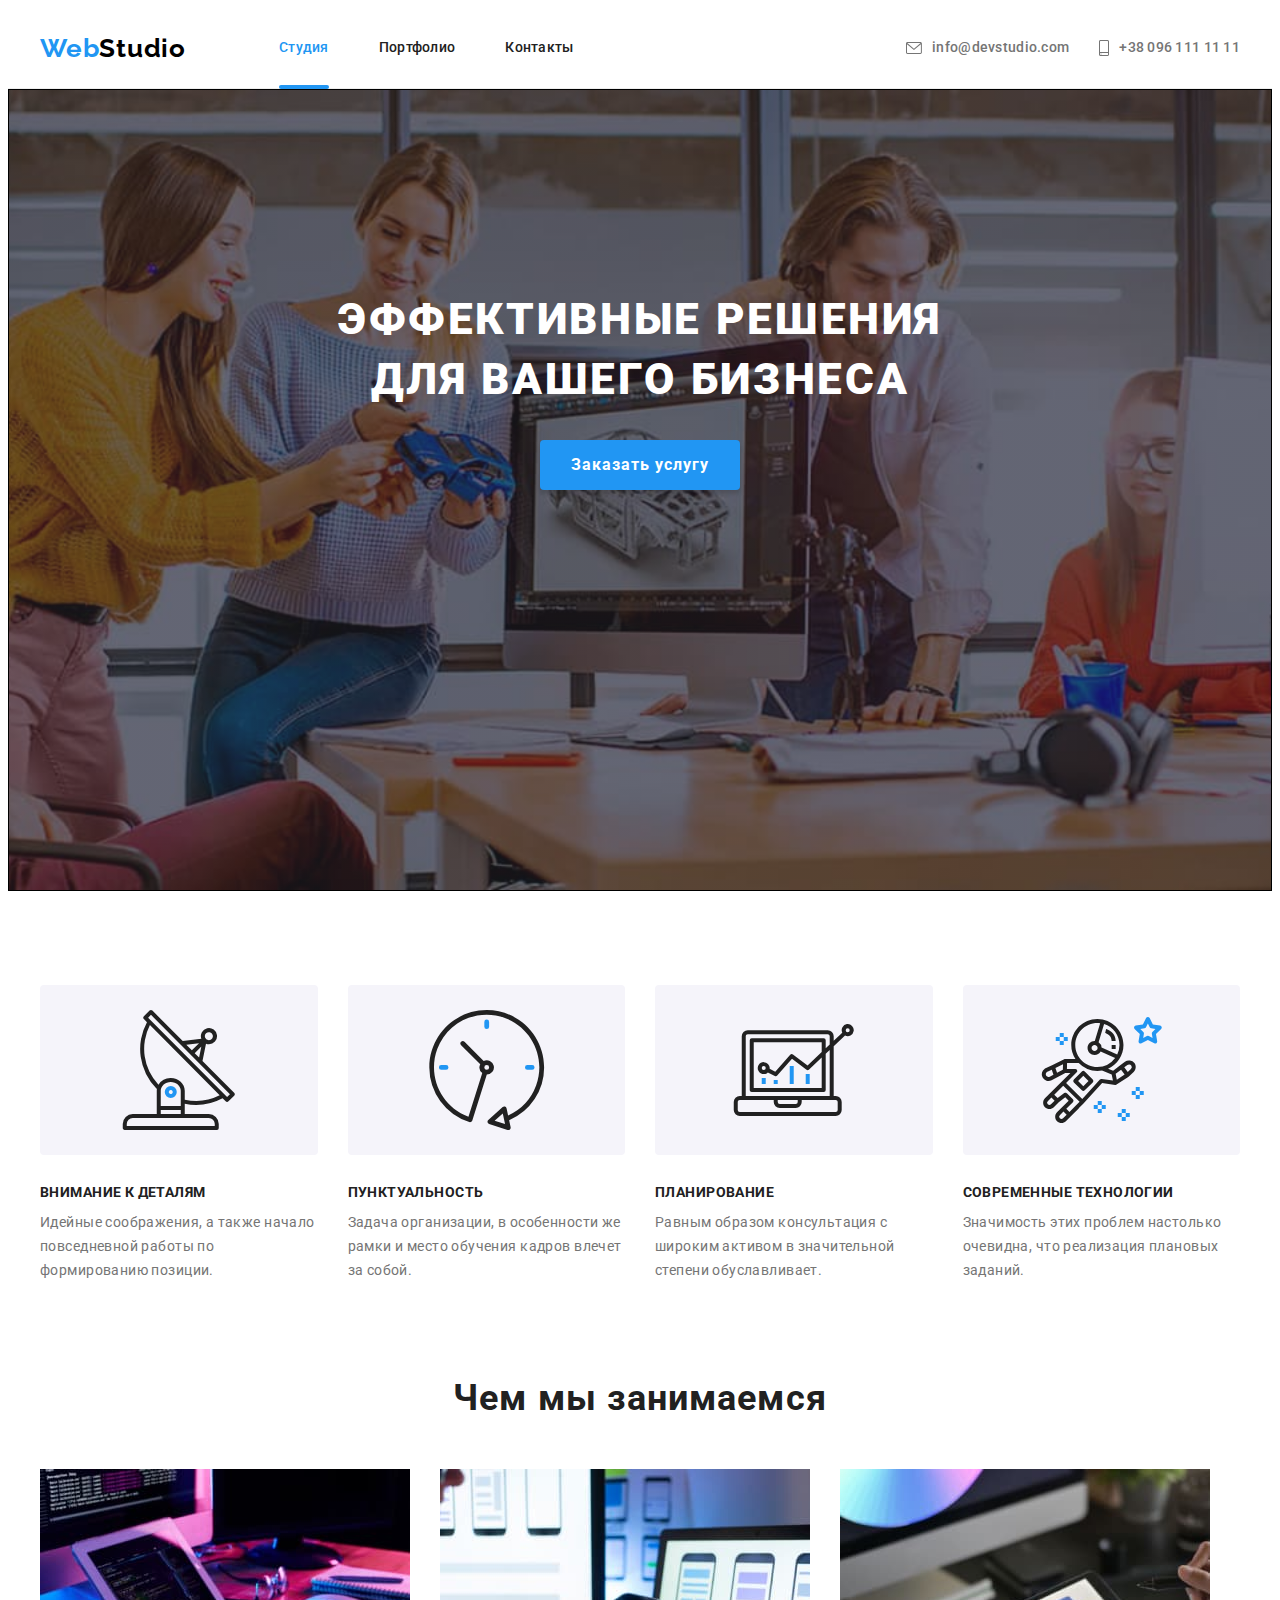
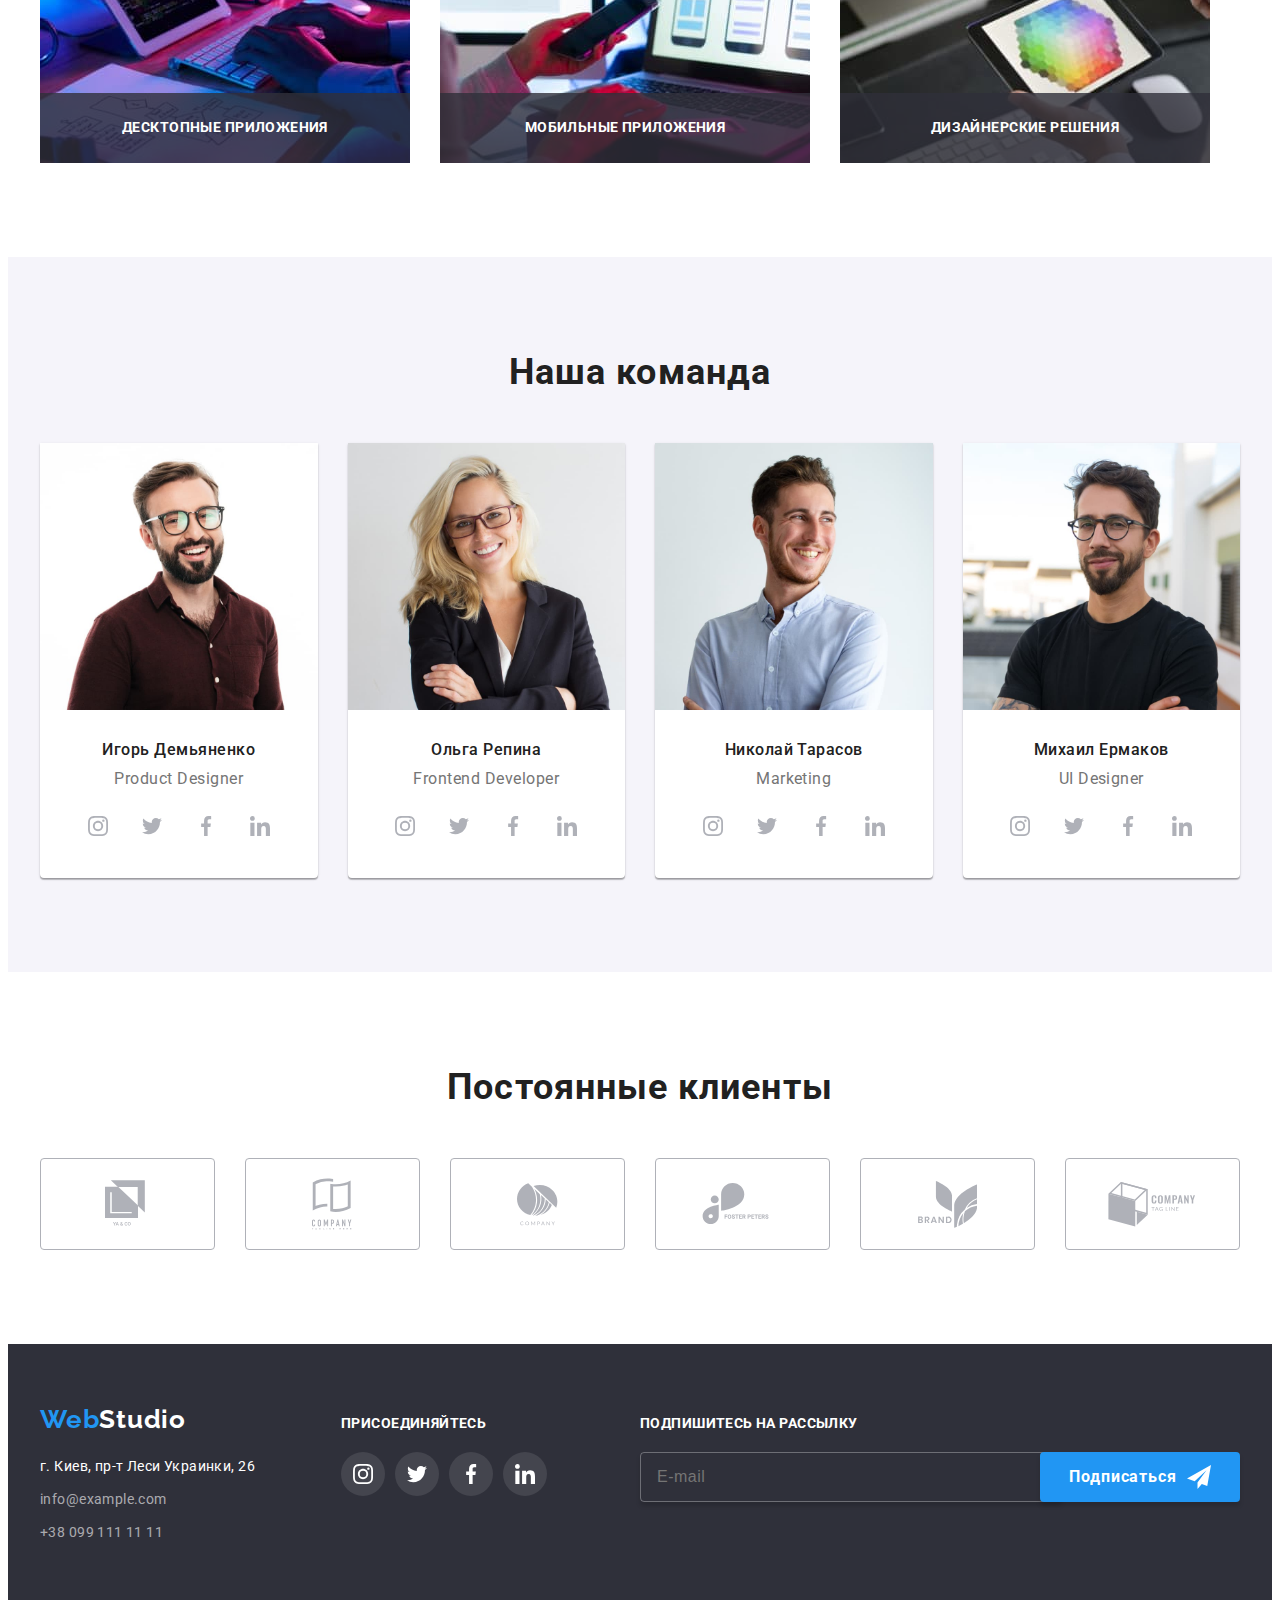
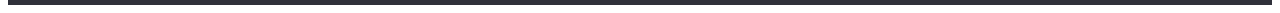
==== index.html @ 13fcae93 "Homework No.7" ====
<!DOCTYPE html>
<html lang="ru">
  <head>
    <meta charset="UTF-8" />
    <meta name="viewport" content="width=device-width, initial-scale=1.0" />
    <title>Студия</title>
    <link
      rel="stylesheet"
      href="https://cdnjs.cloudflare.com/ajax/libs/modern-normalize/1.0.0/modern-normalize.min.css"
      integrity="sha512-ISS7cAi1PEhQ8jnbJpJZMd29NlhNj4AWYyLOSp2CE/CsHxTCu+r+t0D2yoJudVrd0/8fTVPUVDzY5Tvli75u/g=="
      crossorigin="anonymous"
    />
    <link rel="preconnect" href="https://fonts.gstatic.com" />
    <link
      href="https://fonts.googleapis.com/css2?family=Raleway:wght@700&family=Roboto:wght@400;500;700;900&display=swap"
      rel="stylesheet"
    />
    <link rel="stylesheet" href="./css/styles.css" />
  </head>

  <body>
    <!-- Шапка -->
    <header class="site-header">
      <div class="container">
        <nav class="site-nav">
          <a href="./index.html" class="logo"
            ><span class="logo-start">Web</span>Studio</a
          >
          <ul class="nav-list list">
            <li class="item">
              <a href="./index.html" class="nav-link current">Студия</a>
            </li>
            <li class="item">
              <a href="./portfolio.html" class="nav-link">Портфолио</a>
            </li>
            <li class="item"><a href="#" class="nav-link">Контакты</a></li>
          </ul>
        </nav>
        <ul class="header-contact list">
          <li class="item">
            <a href="mailto:info@devstudio.com" class="contact-link email">
              <svg class="link-icon" width="16" height="12">
                <use href="./images/sprite.svg#icon-envelope"></use>
              </svg>
              <span>info@devstudio.com</span>
            </a>
          </li>
          <li class="item">
            <a href="tel:+380961111111" class="contact-link phone">
              <svg class="link-icon" width="10" height="16">
                <use href="./images/sprite.svg#icon-smartphone"></use>
              </svg>
              <span>+38 096 111 11 11</span>
            </a>
          </li>
        </ul>
      </div>
    </header>

    <main>
      <!-- Герой -->
      <section class="section hero">
        <div class="overlay">
          <div class="title-container">
            <h1 class="hero-title">Эффективные решения для вашего бизнеса</h1>
          </div>
          <button class="main-button hero-button" type="button" data-modal-open>
            Заказать услугу
          </button>
        </div>
      </section>

      <!-- Секция преимуществ -->
      <section class="section features">
        <div class="container">
          <h2 class="section-title visually-hidden">Наши преимущества</h2>
          <ul class="feature-items list">
            <li class="item">
              <svg class="feature-icon" width="70" height="70">
                <use href="./images/sprite.svg#icon-antenna"></use>
              </svg>
              <h3 class="feature-heading">Внимание к деталям</h3>
              <p class="feature-details">
                Идейные соображения, а также начало повседневной работы по
                формированию позиции.
              </p>
            </li>
            <li class="item">
              <svg class="feature-icon" width="70" height="70">
                <use href="./images/sprite.svg#icon-clock"></use>
              </svg>
              <h3 class="feature-heading">Пунктуальность</h3>
              <p class="feature-details">
                Задача организации, в особенности же рамки и место обучения
                кадров влечет за собой.
              </p>
            </li>
            <li class="item">
              <svg class="feature-icon" width="70" height="70">
                <use href="./images/sprite.svg#icon-diagram"></use>
              </svg>
              <h3 class="feature-heading">Планирование</h3>
              <p class="feature-details">
                Равным образом консультация с широким активом в значительной
                степени обуславливает.
              </p>
            </li>
            <li class="item">
              <svg class="feature-icon" width="70" height="70">
                <use href="./images/sprite.svg#icon-astronaut"></use>
              </svg>
              <h3 class="feature-heading">Современные технологии</h3>
              <p class="feature-details">
                Значимость этих проблем настолько очевидна, что реализация
                плановых заданий.
              </p>
            </li>
          </ul>
        </div>
      </section>

      <!-- Секция Чем мы занимаемся -->
      <section class="section business">
        <div class="container">
          <h2 class="section-title">Чем мы занимаемся</h2>
          <ul class="business-items list">
            <li class="item">
              <div class="business-thumb">
                <img
                  class="photo"
                  src="./images/img-our-business1.jpg"
                  alt="Разработчик десктопных приложений за работой"
                  width="370"
                />
                <div class="title-overlay">
                  <p class="business-title">Десктопные приложения</p>
                </div>
              </div>
            </li>
            <li class="item">
              <div class="business-thumb">
                <img
                  class="photo"
                  src="./images/img-our-business2.jpg"
                  alt="Разработчик мобильных приложений за работой"
                  width="370"
                />
                <div class="title-overlay">
                  <p class="business-title">Мобильные приложения</p>
                </div>
              </div>
            </li>
            <li class="item">
              <div class="business-thumb">
                <img
                  class="photo"
                  src="./images/img-our-business3.jpg"
                  alt="Дизайнер за работой"
                  width="370"
                />
                <div class="title-overlay">
                  <p class="business-title">Дизайнерские решения</p>
                </div>
              </div>
            </li>
          </ul>
        </div>
      </section>

      <!-- Секция Наша команда -->
      <section class="section team">
        <div class="container">
          <h2 class="section-title">Наша команда</h2>
          <ul class="team-members list">
            <li class="item">
              <img
                class="photo"
                src="./images/photo-igor-demyanenko.jpg"
                alt="Фото нашего сотрудника (Игорь)"
                width="270"
              />
              <h3 class="team-member">Игорь Демьяненко</h3>
              <p class="team-position">Product Designer</p>
              <ul class="social-links list">
                <li class="item">
                  <a href="" class="social-link">
                    <svg class="social-icon" width="20" height="20">
                      <use href="./images/sprite.svg#icon-instagram"></use>
                    </svg>
                  </a>
                </li>
                <li class="item">
                  <a href="" class="social-link">
                    <svg class="social-icon" width="20" height="20">
                      <use href="./images/sprite.svg#icon-twitter"></use>
                    </svg>
                  </a>
                </li>
                <li class="item">
                  <a href="" class="social-link">
                    <svg class="social-icon" width="20" height="20">
                      <use href="./images/sprite.svg#icon-facebook"></use>
                    </svg>
                  </a>
                </li>
                <li class="item">
                  <a href="" class="social-link">
                    <svg class="social-icon" width="20" height="20">
                      <use href="./images/sprite.svg#icon-linkedin"></use>
                    </svg>
                  </a>
                </li>
              </ul>
            </li>
            <li class="item">
              <img
                class="photo"
                src="./images/photo-olga-repina.jpg"
                alt="Фото нашего сотрудника (Ольга)"
                width="270"
              />
              <h3 class="team-member">Ольга Репина</h3>
              <p class="team-position">Frontend Developer</p>
              <ul class="social-links list">
                <li class="item">
                  <a href="" class="social-link">
                    <svg class="social-icon" width="20" height="20">
                      <use href="./images/sprite.svg#icon-instagram"></use>
                    </svg>
                  </a>
                </li>
                <li class="item">
                  <a href="" class="social-link">
                    <svg class="social-icon" width="20" height="20">
                      <use href="./images/sprite.svg#icon-twitter"></use>
                    </svg>
                  </a>
                </li>
                <li class="item">
                  <a href="" class="social-link">
                    <svg class="social-icon" width="20" height="20">
                      <use href="./images/sprite.svg#icon-facebook"></use>
                    </svg>
                  </a>
                </li>
                <li class="item">
                  <a href="" class="social-link">
                    <svg class="social-icon" width="20" height="20">
                      <use href="./images/sprite.svg#icon-linkedin"></use>
                    </svg>
                  </a>
                </li>
              </ul>
            </li>
            <li class="item">
              <img
                class="photo"
                src="./images/photo-nikolay-tarasov.jpg"
                alt="Фото нашего сотрудника (Николай)"
                width="270"
              />
              <h3 class="team-member">Николай Тарасов</h3>
              <p class="team-position">Marketing</p>
              <ul class="social-links list">
                <li class="item">
                  <a href="" class="social-link">
                    <svg class="social-icon" width="20" height="20">
                      <use href="./images/sprite.svg#icon-instagram"></use>
                    </svg>
                  </a>
                </li>
                <li class="item">
                  <a href="" class="social-link">
                    <svg class="social-icon" width="20" height="20">
                      <use href="./images/sprite.svg#icon-twitter"></use>
                    </svg>
                  </a>
                </li>
                <li class="item">
                  <a href="" class="social-link">
                    <svg class="social-icon" width="20" height="20">
                      <use href="./images/sprite.svg#icon-facebook"></use>
                    </svg>
                  </a>
                </li>
                <li class="item">
                  <a href="" class="social-link">
                    <svg class="social-icon" width="20" height="20">
                      <use href="./images/sprite.svg#icon-linkedin"></use>
                    </svg>
                  </a>
                </li>
              </ul>
            </li>
            <li class="item">
              <img
                class="photo"
                src="./images/photo-mikhail-yermakov.jpg"
                alt="Фото нашего сотрудника (Михаил)"
                width="270"
              />
              <h3 class="team-member">Михаил Ермаков</h3>
              <p class="team-position">UI Designer</p>
              <ul class="social-links list">
                <li class="item">
                  <a href="" class="social-link">
                    <svg class="social-icon" width="20" height="20">
                      <use href="./images/sprite.svg#icon-instagram"></use>
                    </svg>
                  </a>
                </li>
                <li class="item">
                  <a href="" class="social-link">
                    <svg class="social-icon" width="20" height="20">
                      <use href="./images/sprite.svg#icon-twitter"></use>
                    </svg>
                  </a>
                </li>
                <li class="item">
                  <a href="" class="social-link">
                    <svg class="social-icon" width="20" height="20">
                      <use href="./images/sprite.svg#icon-facebook"></use>
                    </svg>
                  </a>
                </li>
                <li class="item">
                  <a href="" class="social-link">
                    <svg class="social-icon" width="20" height="20">
                      <use href="./images/sprite.svg#icon-linkedin"></use>
                    </svg>
                  </a>
                </li>
              </ul>
            </li>
          </ul>
        </div>
      </section>
    </main>

    <!-- Секция Постоянные клиенты -->
    <section class="section clients">
      <div class="container">
        <h2 class="section-title">Постоянные клиенты</h2>
        <ul class="client-list list">
          <li class="item">
            <a href="#" class="client-link">
              <svg class="link-icon" width="44" height="49">
                <use href="./images/sprite.svg#icon-logo-1"></use>
              </svg>
            </a>
          </li>
          <li class="item">
            <a href="#" class="client-link">
              <svg class="link-icon" width="40" height="52">
                <use href="./images/sprite.svg#icon-logo-2"></use>
              </svg>
            </a>
          </li>
          <li class="item">
            <a href="#" class="client-link">
              <svg class="link-icon" width="41" height="43">
                <use href="./images/sprite.svg#icon-logo-3"></use>
              </svg>
            </a>
          </li>
          <li class="item">
            <a href="#" class="client-link">
              <svg class="link-icon" width="80" height="42">
                <use href="./images/sprite.svg#icon-logo-4"></use>
              </svg>
            </a>
          </li>
          <li class="item">
            <a href="#" class="client-link">
              <svg class="link-icon" width="59" height="47">
                <use href="./images/sprite.svg#icon-logo-5"></use>
              </svg>
            </a>
          </li>
          <li class="item">
            <a href="#" class="client-link">
              <svg class="link-icon" width="88" height="45">
                <use href="./images/sprite.svg#icon-logo-6"></use>
              </svg>
            </a>
          </li>
        </ul>
      </div>
    </section>

    <!-- Подвал -->
    <footer class="site-footer">
      <div class="container">
        <div class="address-container">
          <a href="./index.html" class="logo"
            ><span class="logo-start">Web</span>Studio</a
          >
          <address class="address">
            <ul class="footer-contact list">
              <li class="item">г. Киев, пр-т Леси Украинки, 26</li>
              <li class="item">
                <a href="mailto:info@example.com" class="link">
                  info@example.com
                </a>
              </li>
              <li class="item">
                <a href="tel:+380991111111" class="link"> +38 099 111 11 11 </a>
              </li>
            </ul>
          </address>
        </div>
        <div class="social-container">
          <p class="join-text">присоединяйтесь</p>
          <ul class="social-links list">
            <li class="item">
              <a href="" class="social-link">
                <svg class="social-icon" width="20" height="20">
                  <use href="./images/sprite.svg#icon-instagram"></use>
                </svg>
              </a>
            </li>
            <li class="item">
              <a href="" class="social-link">
                <svg class="social-icon" width="20" height="20">
                  <use href="./images/sprite.svg#icon-twitter"></use>
                </svg>
              </a>
            </li>
            <li class="item">
              <a href="" class="social-link">
                <svg class="social-icon" width="20" height="20">
                  <use href="./images/sprite.svg#icon-facebook"></use>
                </svg>
              </a>
            </li>
            <li class="item">
              <a href="" class="social-link">
                <svg class="social-icon" width="20" height="20">
                  <use href="./images/sprite.svg#icon-linkedin"></use>
                </svg>
              </a>
            </li>
          </ul>
        </div>
        <div class="subscribe-container">
          <p class="join-text">Подпишитесь на рассылку</p>
          <form class="subscribe-form">
            <label class="subscribe-field">
              <input
                name="email"
                type="email"
                class="subscribe-email"
                placeholder="E-mail"
              />
            </label>
            <button class="main-button subscribe-submit" type="submit">
              <span>Подписаться</span>
              <svg class="subscribe-icon" width="24" height="24">
                <use href="./images/sprite.svg#icon-subscribe"></use>
              </svg>
            </button>
          </form>
        </div>
      </div>
    </footer>

    <!-- Разметка модального окна -->
    <div class="backdrop is-hidden" data-modal>
      <div class="modal">
        <p class="modal-text">Оставьте свои данные, мы вам перезвоним</p>

        <form class="modal-form">
          <label class="field">
            <span class="field-label">Имя</span>
            <div class="input-container">
              <svg class="field-icon" width="18" height="18">
                <use href="./images/sprite.svg#icon-person-form"></use>
              </svg>
              <input type="text" name="name" class="field-input" />
            </div>
          </label>
          <label class="field">
            <span class="field-label">Телефон</span>
            <div class="input-container">
              <svg class="field-icon" width="18" height="18">
                <use href="./images/sprite.svg#icon-phone-form"></use>
              </svg>
              <input type="tel" name="tel" class="field-input" />
            </div>
          </label>
          <label class="field">
            <span class="field-label">Почта</span>
            <div class="input-container">
              <svg class="field-icon" width="18" height="18">
                <use href="./images/sprite.svg#icon-email-form"></use>
              </svg>
              <input type="email" name="email" class="field-input" />
            </div>
          </label>

          <label class="field comment-field">
            <span class="field-label">Комментарий</span>
            <textarea
              name="comment"
              class="field-input modal-comment"
              rows="6"
              placeholder="Введите текст"
            ></textarea>
          </label>

          <label class="field checkbox-field">
            <input
              type="checkbox"
              name="licence"
              class="field-input checkbox visually-hidden"
            />
            <span class="field-label licence-declaration">
              Соглашаюсь с рассылкой и принимаю&nbsp;
              <a href="#" class="licence-link">Условия договора</a>
            </span>
          </label>

          <button class="main-button modal-submit" type="submit">
            Отправить
          </button>

          <button class="modal-close-btn button" type="button" data-modal-close>
            <svg class="modal-close-icon" width="18" height="18">
              <use href="./images/sprite.svg#icon-modal-close"></use>
            </svg>
          </button>
        </form>
      </div>
    </div>
    <script src="./js/modal.js"></script>
  </body>
</html>
---- css/styles.css ----
/* Палитра цветов макета */
:root {
  --main-bg-color: #ffffff;
  --dark-bg-color: #2f303a;
  --pale-bg-color: #f5f4fa;
  --hero-bg-color: #c4c4c4;
  --overlay-shading-color: rgba(47, 48, 58, 0.4);
  --overlay-text-color: rgba(47, 48, 58, 0.8);
  --overlay-portfolio-color: rgba(33, 150, 243, 0.9);
  --overlay-backdrop-color: rgba(0, 0, 0, 0.2);
  --btn-bg-color: #f5f4fa;
  --primary-text-color: #757575;
  --inverse-text-color: #ffffff;
  --title-text-color: #212121;
  --nav-link-color: #212121;
  --logo-black-color: #000000;
  --footer-address-color: rgba(255, 255, 255, 0.6);
  --footer-social-color: rgba(255, 255, 255, 0.1);
  --accent-color: #2196f3;
  --border-color: #eeeeee;
  --border-black-color: #000000;
  --border-modal-btn: rgba(0, 0, 0, 0.1);
  --border-input-color: rgba(33, 33, 33, 0.2);
  --modal-placeholder-text-color: rgba(117, 117, 117, 0.5);
  --icon-color: #afb1b8;
}

/*-------Общие стили-------*/

/* Общие объявления */

body {
  background-color: var(--main-bg-color);
  color: var(--primary-text-color);

  font-family: Roboto, sans-serif;
  font-style: normal;
}

.container {
  margin-left: auto;
  margin-right: auto;
  width: 1200px;
  padding-left: 15px;
  padding-right: 15px;
}

.section {
  padding-top: 94px;
  padding-bottom: 94px;
}

.list {
  list-style: none;
  padding: 0;
  margin: 0;
}

.social-link {
  display: flex;
  justify-content: center;
  align-items: center;
  height: 44px;
  width: 44px;
  border-radius: 50%;

  transition: background-color 250ms cubic-bezier(0.4, 0, 0.2, 1),
    color 250ms cubic-bezier(0.4, 0, 0.2, 1);
}

.visually-hidden {
  position: absolute;
  clip: rect(0 0 0 0);
  width: 1px;
  height: 1px;
  margin: -1px;
}

/* Логотип */

.logo {
  text-decoration: none;
  font-family: Raleway, sans-serif;
  font-weight: 700;
  font-size: 26px;
  line-height: 1.19;
  letter-spacing: 0.03em;
}

header .logo {
  color: var(--logo-black-color);
}

footer .logo {
  display: inline-block;
  color: var(--inverse-text-color);
  margin-bottom: 20px;
}

.logo-start {
  color: var(--accent-color);
}

/* Шапка */

.site-header .container {
  display: flex;
  align-items: center;
}

.site-nav {
  display: flex;
  align-items: center;
  margin-right: auto;
}

.nav-list {
  display: flex;
}

.nav-list > .item + .item {
  margin-left: 50px;
}

.nav-list > .item:first-child {
  margin-left: 93px;
}

.header-contact {
  display: flex;
}

.header-contact > .item + .item {
  margin-left: 30px;
}

.nav-list .nav-link {
  display: block;
  padding-top: 32px;
  padding-bottom: 32px;

  color: var(--nav-link-color);

  text-decoration: none;
  font-weight: 500;
  font-size: 14px;
  line-height: 1.14;
  letter-spacing: 0.02em;

  transition: color 250ms cubic-bezier(0.4, 0, 0.2, 1);
}

.site-header .contact-link {
  display: flex;
  align-items: center;
  padding-top: 32px;
  padding-bottom: 32px;

  color: var(--primary-text-color);

  text-decoration: none;
  font-weight: 500;
  font-size: 14px;
  line-height: 1.14;
  letter-spacing: 0.02em;

  transition: color 250ms cubic-bezier(0.4, 0, 0.2, 1);
}

.site-header .link-icon {
  margin-right: 10px;
}

/* Реализация иконок с помощью псевдоэлемента ::before */
/*.site-header .contact-link::before {
  display: inline-flex;
  height: 16px;
  margin-right: 10px;
  content: '';
  background-repeat: no-repeat;
  background-position: bottom right;
}

.contact-link.phone::before {
  width: 12px;
  background-image: url(../images/svg/smartphone.svg);
}

.contact-link.email::before {
  width: 16px;
  background-image: url(../images/svg/envelope.svg); 
} */

.nav-link.current {
  position: relative;
  color: var(--accent-color);
}

.nav-link.current::after {
  content: '';
  position: absolute;
  width: 100%;
  height: 4px;
  left: 0;
  bottom: -1px;

  background-color: var(--accent-color);
  border-radius: 2px;
}

.nav-link:hover,
.nav-link:focus,
.contact-link:hover,
.contact-link:focus {
  color: var(--accent-color);
  cursor: pointer;
}

.link-icon {
  fill: currentColor;
}

.site-header {
  border-bottom: 1px solid var(--border-color);
}

/* Подвал */

.site-footer {
  padding-top: 60px;
  padding-bottom: 60px;
  background-color: var(--dark-bg-color);
}

.site-footer .container {
  display: flex;
  align-items: baseline;
}

.site-footer .social-links {
  display: flex;
}

.social-container {
  margin-left: 70px;
}

.social-container .item.item:not(:last-child) {
  margin-right: 10px;
}

.social-container .social-link {
  background-color: var(--footer-social-color);
  color: var(--inverse-text-color);
}

.social-container .social-icon {
  fill: currentColor;
}

.social-container .social-link:hover,
.social-container .social-link:focus {
  background-color: var(--accent-color);
}

.join-text {
  margin-top: 0;
  margin-bottom: 20px;

  color: var(--inverse-text-color);

  font-weight: 700;
  font-size: 14px;
  line-height: 1.14;
  letter-spacing: 0.03em;
  text-transform: uppercase;
}

.address {
  min-width: 231px;

  color: var(--inverse-text-color);

  font-style: inherit;
  font-weight: 400;
  font-size: 14px;
  line-height: 1.71;
  letter-spacing: 0.03em;
}

.footer-contact .link {
  color: var(--footer-address-color);
  text-decoration: none;
}

.footer-contact .item + .item {
  margin-top: 9px;
}

.subscribe-container {
  flex-grow: 1;
  margin-left: 93px;
}

.subscribe-form {
  display: flex;
}

.subscribe-field {
  display: inline-block;
  flex-grow: 1;
  margin-right: 12px;
}

.subscribe-email {
  display: inline-block;
  width: 100%;
  padding: 14px 16px;

  border-radius: 4px;
  border: 1px solid rgba(255, 255, 255, 0.3);
  background-color: transparent;
  box-shadow: 0px 4px 4px rgba(0, 0, 0, 0.15);

  font-weight: 400;
  font-size: 16px;
  line-height: 1.25;
  letter-spacing: 0.03em;

  color: rgba(255, 255, 255, 0.6);
}

.subscribe-icon {
  fill: currentColor;
  margin-left: 10px;
}

/* -------Стили для страницы Студия------- */

/* Герой */

.section.hero {
  padding-top: 0;
  padding-bottom: 0;

  background-color: var(--hero-bg-color);
}

.overlay {
  height: 600px;
  max-width: 1600px;
  margin-left: auto;
  margin-right: auto;
  padding-top: 200px;

  border: 1px solid var(--border-black-color);
  background-image: linear-gradient(
      to right,
      var(--overlay-shading-color),
      var(--overlay-shading-color)
    ),
    url(../images/background.jpg);
  background-size: cover;
  background-position: center;
  background-repeat: no-repeat;

  text-align: center;
}

.hero .title-container {
  max-width: 700px;
  margin-left: auto;
  margin-right: auto;
  margin-bottom: 30px;
}

.hero-title {
  margin: 0;

  color: var(--inverse-text-color);

  font-weight: 900;
  font-size: 44px;
  line-height: 1.36;
  letter-spacing: 0.06em;
  text-transform: uppercase;
}

.main-button {
  display: inline-flex;
  justify-content: center;
  align-items: center;
  min-width: 200px;
  padding: 10px 20px;

  background-color: var(--accent-color);
  color: var(--inverse-text-color);
  border-radius: 4px;
  border: none;

  box-shadow: 0px 4px 4px rgba(0, 0, 0, 0.15);

  font-family: inherit;
  font-weight: 700;
  font-size: 16px;
  line-height: 1.87;
  text-align: center;
  letter-spacing: 0.06em;
}

.main-button:hover {
  cursor: pointer;
}

/* Секция преимуществ */

.feature-items {
  display: flex;
}

.feature-items .item {
  flex-basis: calc((100% - 3 * 30px) / 4);
}

.feature-items .item:not(:last-child) {
  margin-right: 30px;
}

.feature-icon {
  display: block;
  width: 100%;
  height: 120px;
  padding: 25px 0;
  margin-bottom: 30px;

  background-color: var(--pale-bg-color);
  border-radius: 4px;
}

/* Реализация иконок с помощью псевдоэлемента ::before */
/* .feature-items .item::before {
  display: block;
  height: 120px;
  margin-bottom: 30px;
  content: '';
  background-repeat: no-repeat;
  background-position: center;
  background-color: var(--pale-bg-color);
}

.feature-items .item:nth-child(1):before {
  background-image: url(../images/svg/antenna.svg);
}

.feature-items .item:nth-child(2):before {
  background-image: url(../images/svg/clock.svg);
}

.feature-items .item:nth-child(3):before {
  background-image: url(../images/svg/diagram.svg);
}

.feature-items .item:nth-child(4):before {
  background-image: url(../images/svg/astronaut.svg);
} */

.feature-heading {
  margin-top: 0;
  margin-bottom: 10px;

  color: var(--title-text-color);

  font-weight: 700;
  font-size: 14px;
  line-height: 1.14;
  text-transform: uppercase;
  letter-spacing: 0.03em;
}

.feature-details {
  margin-top: 0;
  margin-bottom: 0;
  /* max-width: 270px; */

  font-weight: 400;
  font-size: 14px;
  line-height: 1.71;
  letter-spacing: 0.03em;
}

/* Секция Чем мы занимаемся */

.section.business {
  padding-top: 0;
}

.section-title {
  margin-top: 0;
  margin-bottom: 50px;

  color: var(--title-text-color);

  font-weight: 700;
  font-size: 36px;
  line-height: 1.17;
  text-align: center;
  letter-spacing: 0.03em;
}

.business-items {
  display: flex;
}

.business-items .photo {
  display: block;
  width: 100%;
}

.business-items .item:not(:last-child) {
  margin-right: 30px;
}

.business-thumb {
  position: relative;
  width: 100%;
  height: 100%;
}

.title-overlay {
  position: absolute;
  width: 100%;
  padding: 27px 0;
  bottom: 0;

  background-color: var(--overlay-text-color);
}

.business-title {
  margin: 0;

  color: var(--inverse-text-color);

  font-weight: 700;
  font-size: 14px;
  line-height: 1.14;
  text-align: center;
  letter-spacing: 0.03em;
  text-transform: uppercase;
}

/* Секция Наша команда */

.section.team {
  background-color: var(--pale-bg-color);
}

.team-members {
  display: flex;
}

.team-members > .item {
  border-radius: 0px 0px 4px 4px;
  background-color: var(--main-bg-color);
  box-shadow: 0px 1px 3px rgba(0, 0, 0, 0.12), 0px 1px 1px rgba(0, 0, 0, 0.14),
    0px 2px 1px rgba(0, 0, 0, 0.2);
}

.team-members > .item:not(:last-child) {
  margin-right: 30px;
}

.team-members .photo {
  display: block;
  width: 100%;
  margin-bottom: 30px;
}

.team-member {
  margin-top: 0;
  margin-bottom: 10px;

  color: var(--title-text-color);
  font-weight: 500;
  font-size: 16px;
  line-height: 1.19;
  text-align: center;
  letter-spacing: 0.03em;
}

.team-position {
  margin-top: 0;
  margin-bottom: 0;

  font-weight: 400;
  font-size: 16px;
  line-height: 1.19;
  text-align: center;
  letter-spacing: 0.03em;
}

.team-members .social-links {
  display: flex;
  justify-content: center;
  align-items: center;
  padding: 16px 0 30px;
}

.team-members .social-link {
  background-color: var(--main-bg-color);
  color: var(--icon-color);
}

.team-members .social-links .item:not(:last-child) {
  margin-right: 10px;
}

.team-members .social-icon {
  fill: currentColor;
}

.team-members .social-link:hover,
.team-members .social-link:focus {
  background-color: var(--accent-color);
  color: var(--inverse-text-color);
}

/* Секция Постоянные клиенты */

.client-list {
  display: flex;
}

.client-list .item {
  flex-basis: calc((100% - 5 * 30px) / 6);
}

.client-list .item:not(:last-child) {
  margin-right: 30px;
}

.client-list .client-link {
  display: flex;
  justify-content: center;
  align-items: center;
  height: 90px;

  border: 1px solid var(--icon-color);
  border-radius: 4px;
  color: var(--icon-color);

  outline-color: var(--accent-color);

  transition: border-color 250ms cubic-bezier(0.4, 0, 0.2, 1),
    color 250ms cubic-bezier(0.4, 0, 0.2, 1),
    filter 100ms cubic-bezier(0.4, 0, 0.2, 1);
}

.client-list .link-icon {
  fill: currentColor;
}

.client-list .client-link:hover,
.client-list .client-link:focus {
  border-color: var(--accent-color);
  color: var(--accent-color);
  cursor: pointer;
  filter: drop-shadow(2px 4px 4px rgba(0, 0, 0, 0.25));
}

/* -------Стили для страницы Портфолио------- */

/* Секция Примеры работ*/

.filter-container {
  display: flex;
  justify-content: center;
  margin-bottom: 50px;
}

.filter-button {
  display: inline-block;
  padding: 6px 22px;

  background-color: var(--btn-bg-color);
  color: var(--title-text-color);
  border-radius: 4px;
  border: none;
  outline: none;

  font-family: inherit;
  font-weight: 500;
  font-size: 16px;
  line-height: 1.62;
  text-align: center;
  letter-spacing: 0.03em;

  transition: background-color 250ms cubic-bezier(0.4, 0, 0.2, 1),
    color 250ms cubic-bezier(0.4, 0, 0.2, 1),
    box-shadow 250ms cubic-bezier(0.4, 0, 0.2, 1);
}

.filter-container .item:not(:last-child) {
  margin-right: 8px;
}

.filter-button.btn-active,
.filter-button:hover,
.filter-button:not(.btn-active):focus {
  background-color: var(--accent-color);
  color: var(--inverse-text-color);
  cursor: pointer;
  box-shadow: 0px 3px 1px rgba(0, 0, 0, 0.1), 0px 1px 2px rgba(0, 0, 0, 0.08),
    0px 2px 2px rgba(0, 0, 0, 0.12);
}

.filter-button.btn-active:focus {
  border: 2px solid black;
  margin: -2px -2px;
}

.works-samples {
  display: flex;
  flex-wrap: wrap;
}

.works-samples .item {
  flex-basis: calc((100% - 2 * 30px) / 3);
}

.works-samples .item:not(:nth-child(3n)) {
  margin-right: 30px;
}

.works-samples .item:not(:nth-last-child(-n + 3)) {
  margin-bottom: 30px;
}

.work-link:hover,
.work-link:focus {
  box-shadow: 0px 1px 1px rgba(0, 0, 0, 0.12), 0px 4px 4px rgba(0, 0, 0, 0.06),
    1px 4px 6px rgba(0, 0, 0, 0.16);
}

.work-link:hover .works-overlay,
.work-link:focus .works-overlay {
  transform: translateY(-100%);
}

.work-link {
  display: block;
  text-decoration: none;
  outline: none;
  cursor: pointer;

  transition: box-shadow 250ms cubic-bezier(0.4, 0, 0.2, 1);
}

.works-samples .photo {
  display: block;
  width: 100%;
}

.work-meta {
  padding: 20px 24px;
  border-right: 1px solid var(--border-color);
  border-bottom: 1px solid var(--border-color);
  border-left: 1px solid var(--border-color);
}

.work-name {
  margin-top: 0;
  margin-bottom: 4px;

  color: var(--title-text-color);
  font-weight: 700;
  font-size: 18px;
  line-height: 2;
  letter-spacing: 0.06em;
}

.work-category {
  margin-top: 0;
  margin-bottom: 0;

  color: var(--primary-text-color);
  font-weight: 400;
  font-size: 16px;
  line-height: 1.87;
  letter-spacing: 0.03em;
}

.works-thumb {
  position: relative;
  width: 100%;
  height: 100%;
  overflow: hidden;
}

.works-overlay {
  position: absolute;
  display: flex;
  align-items: center;
  width: 100%;
  height: 100%;
  top: 100%;

  padding: 0 24px;

  background-color: var(--overlay-portfolio-color);

  transition: transform 250ms cubic-bezier(0.4, 0, 0.2, 1);
}

.work-details {
  padding: 0;

  color: var(--inverse-text-color);

  font-weight: 400;
  font-size: 18px;
  line-height: 1.56;
  letter-spacing: 0.03em;
}

/* Модальное окно */

.backdrop {
  position: fixed;
  left: 0;
  top: 0;
  width: 100%;
  height: 100%;

  opacity: 1;
  background-color: var(--overlay-backdrop-color);

  transition: opacity 250ms cubic-bezier(0.4, 0, 0.2, 1);
}

.backdrop.is-hidden {
  opacity: 0;
  pointer-events: none;
  /* visibility: hidden; */
}

.backdrop.is-hidden .modal {
  /* transform: scale(0.9) translate(-50%, -50%);*/
  transform: translate(-50%, -150%);
}

.modal {
  position: absolute;
  width: 528px;
  left: 50%;
  top: 50%;
  transform: translate(-50%, -50%);
  padding: 40px;

  border-radius: 4px;
  background-color: var(--main-bg-color);

  transition: transform 250ms cubic-bezier(0.4, 0, 0.2, 1);
  /* transform: scale(1) translate(-50%, -50%);
  transition: transform 250ms cubic-bezier(0.4, 0, 0.2, 1); */

  box-shadow: 0px 1px 3px rgba(0, 0, 0, 0.12), 0px 1px 1px rgba(0, 0, 0, 0.14),
    0px 2px 1px rgba(0, 0, 0, 0.2);
}

.modal-close-btn {
  position: absolute;
  display: flex;
  justify-content: center;
  align-items: center;
  padding: 0;
  top: 8px;
  right: 8px;
  height: 30px;
  width: 30px;

  color: var(--logo-black-color);
  border: 1px solid var(--border-modal-btn);
  border-radius: 50%;
  background-color: var(--main-bg-color);

  transition: color 250ms cubic-bezier(0.4, 0, 0.2, 1);
}

.modal-close-icon {
  fill: currentColor;
}

.modal-close-btn:hover,
.modal-close-btn:focus {
  color: var(--accent-color);
  cursor: pointer;
}

.modal-text {
  margin: 0 0 12px;

  font-weight: 700;
  font-size: 20px;
  line-height: 1.15;
  text-align: center;
  letter-spacing: 0.03em;

  color: var(--title-text-color);
}

.modal-form {
  display: flex;
  flex-direction: column;
}

.field {
  display: block;
  margin-bottom: 10px;
}

.comment-field {
  margin-bottom: 20px;
}

.field-label {
  display: inline-block;
  margin-bottom: 4px;
  font-weight: 400;
  font-size: 12px;
  line-height: 1.17;
  letter-spacing: 0.01em;

  color: var(--primary-text-color);
}

.input-container {
  position: relative;
}

.field-icon {
  position: absolute;
  left: 12px;
  top: 50%;
  transform: translateY(-50%);

  transition: fill 250ms cubic-bezier(0.4, 0, 0.2, 1);
}

.field-input {
  display: block;
  width: 100%;
  padding: 12px 24px 12px 42px;

  outline: none;
  border: 1px solid var(--border-input-color);
  border-radius: 4px;
  color: var(--title-text-color);

  font-weight: 400;
  font-size: 14px;
  line-height: 1.14;
  letter-spacing: 0.01em;

  transition: border-color 250ms cubic-bezier(0.4, 0, 0.2, 1);
}

.modal-comment {
  resize: none;
  padding: 12px 16px;
}

.modal-comment::placeholder {
  font-size: 12px;
  line-height: 1.17;

  color: var(--modal-placeholder-text-color);
}

.field:focus-within .field-input {
  border-color: var(--accent-color);
}

.field:focus-within .field-icon {
  fill: var(--accent-color);
}

.licence-declaration,
.licence-link {
  margin-bottom: 0;
  font-weight: 400;
  font-size: 14px;
  line-height: 1.71;
  letter-spacing: 0.03em;

  color: var(--primary-text-color);
}

.licence-declaration {
  display: inline-flex;
  align-items: center;
}

.licence-link {
  display: inline-block;
  color: var(--accent-color);
}

.checkbox-field {
  margin-bottom: 30px;
}

.licence-declaration::before {
  display: inline-block;
  content: '';
  margin-right: 7px;
  width: 16px;
  height: 15px;

  border-radius: 2px;
  border: 2px solid var(--title-text-color);

  transition: border-color 250ms cubic-bezier(0.4, 0, 0.2, 1);
}

.checkbox:checked + .licence-declaration::before {
  border-color: transparent;
  background-color: var(--accent-color);
  background-position: center;
  background-size: contain;
  background-origin: border-box;
  background-image: url(../images/icon-check.svg);
}

.field-input.checkbox:focus + .licence-declaration::before,
.field-input.checkbox:hover + .licence-declaration::before {
  border-color: var(--accent-color);
}

.modal-submit {
  align-self: center;

  transition: background-color 250ms cubic-bezier(0.4, 0, 0.2, 1);
}

/* Уточнить по поводу цвета ховера кнопки модального окна */
.modal-submit:hover,
.modal-submit:focus {
  background-color: #188ce8;
}
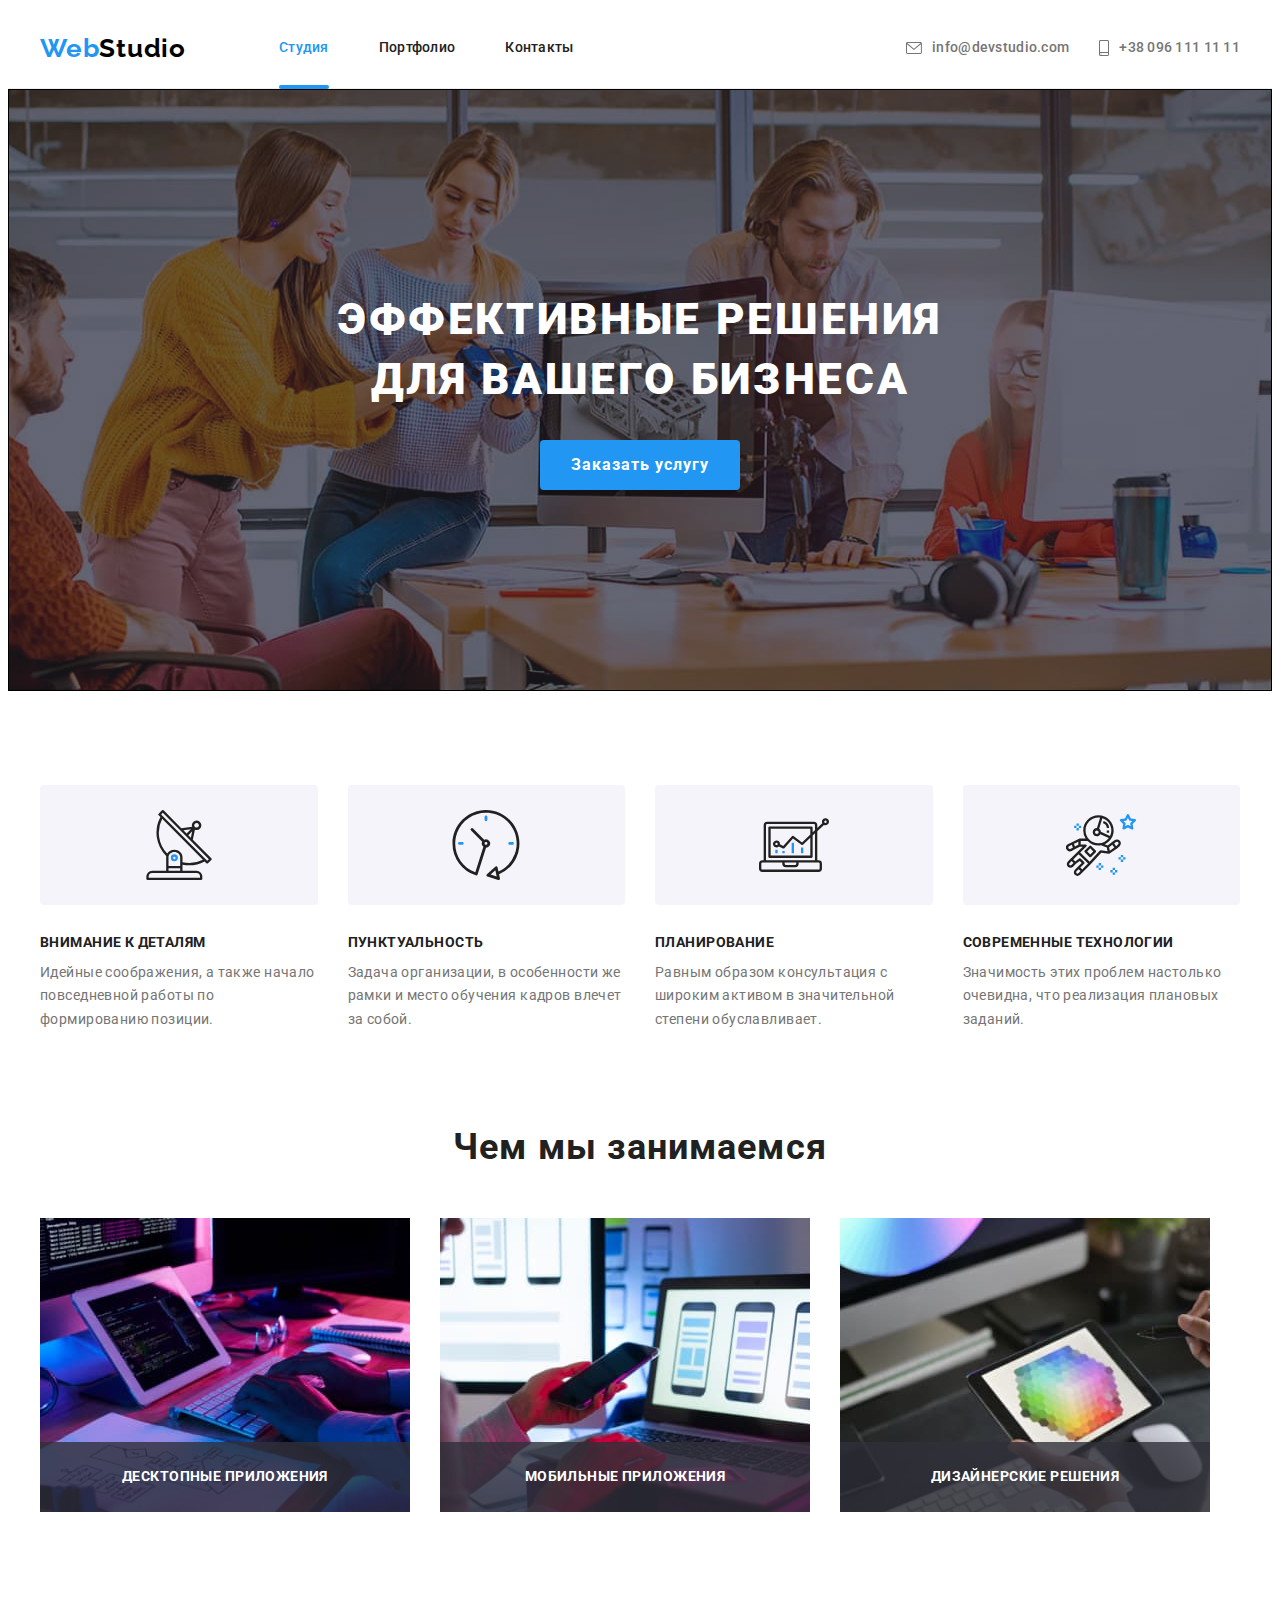
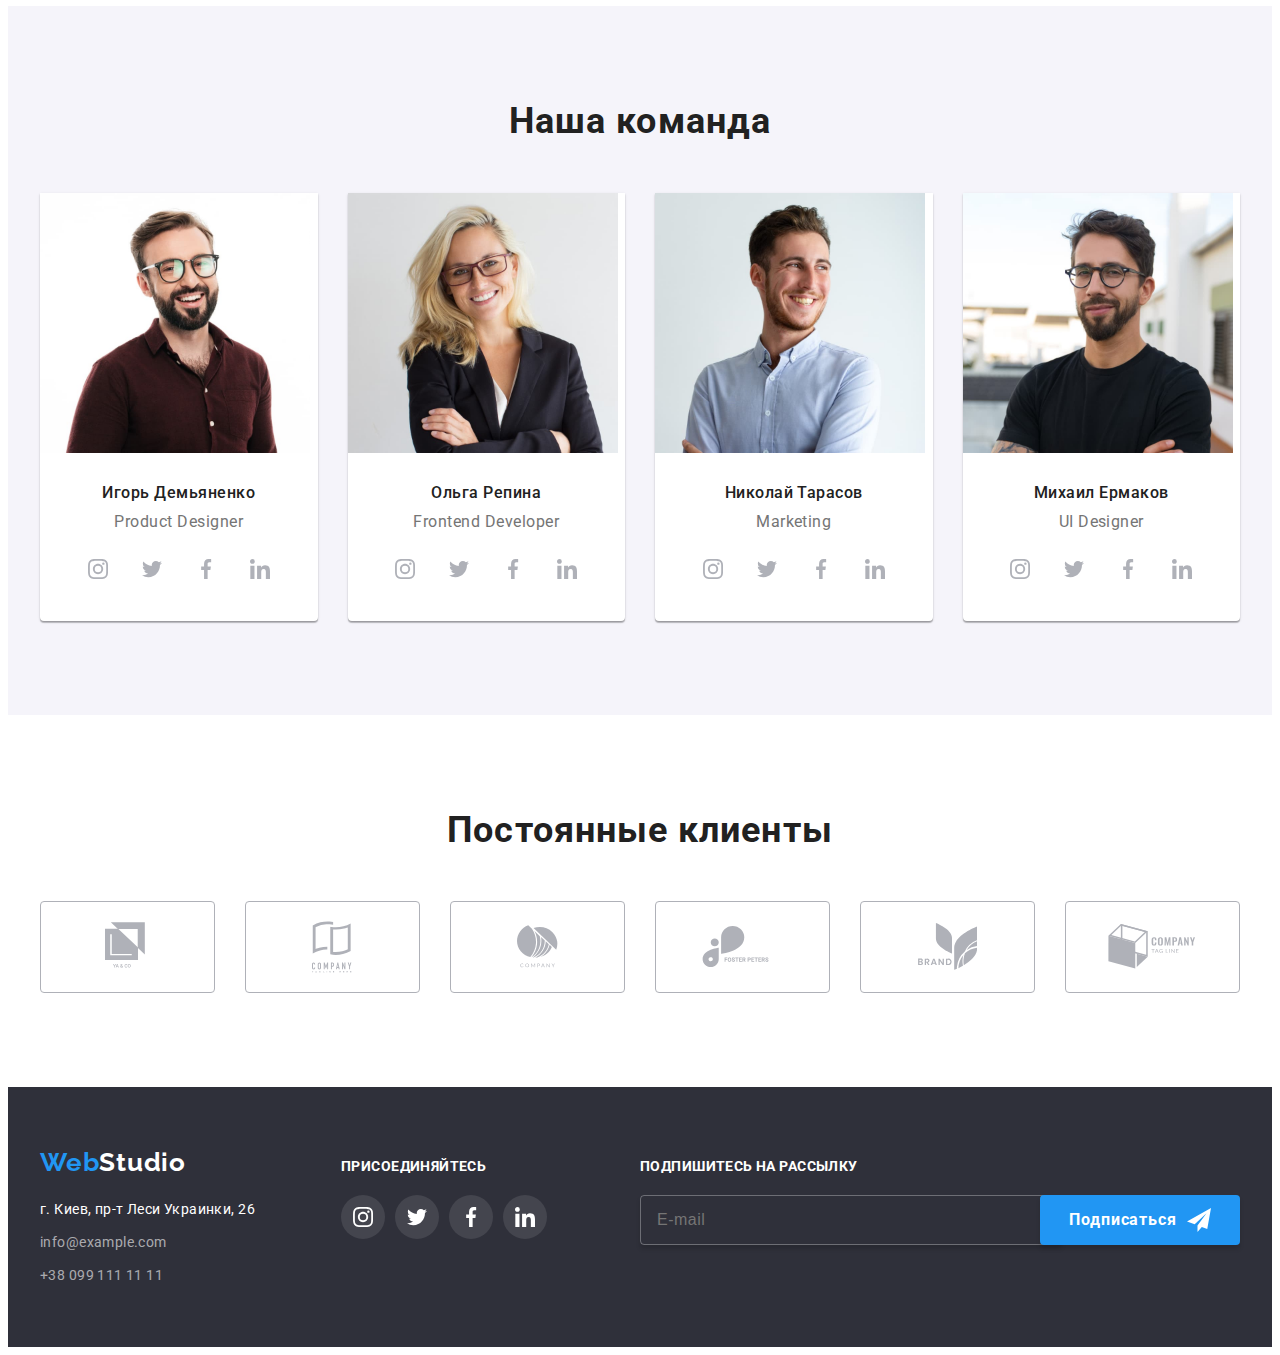
==== commit 3c414b90: "Homework No.7" ====
--- a/index.html
+++ b/index.html
@@ -19,35 +19,44 @@
   </head>
 
   <body>
-    <!-- Шапка -->
+    <!-- Header -->
     <header class="site-header">
-      <div class="container">
+      <div class="site-header__container container">
         <nav class="site-nav">
           <a href="./index.html" class="logo"
-            ><span class="logo-start">Web</span>Studio</a
+            ><span class="logo__start-text">Web</span
+            ><span class="logo__end-text">Studio</span></a
           >
-          <ul class="nav-list list">
-            <li class="item">
-              <a href="./index.html" class="nav-link current">Студия</a>
-            </li>
-            <li class="item">
-              <a href="./portfolio.html" class="nav-link">Портфолио</a>
-            </li>
-            <li class="item"><a href="#" class="nav-link">Контакты</a></li>
+          <ul class="site-nav__list list">
+            <li class="site-nav__item">
+              <a
+                href="./index.html"
+                class="site-nav__link site-nav__link--current link"
+                >Студия</a
+              >
+            </li>
+            <li class="site-nav__item">
+              <a href="./portfolio.html" class="site-nav__link link"
+                >Портфолио</a
+              >
+            </li>
+            <li class="site-nav__item">
+              <a href="#" class="site-nav__link link">Контакты</a>
+            </li>
           </ul>
         </nav>
-        <ul class="header-contact list">
-          <li class="item">
-            <a href="mailto:info@devstudio.com" class="contact-link email">
-              <svg class="link-icon" width="16" height="12">
+        <ul class="contact-list list">
+          <li class="contact-list__item">
+            <a href="mailto:info@devstudio.com" class="contact-list__link link">
+              <svg class="contact-list__icon" width="16" height="12">
                 <use href="./images/sprite.svg#icon-envelope"></use>
               </svg>
               <span>info@devstudio.com</span>
             </a>
           </li>
-          <li class="item">
-            <a href="tel:+380961111111" class="contact-link phone">
-              <svg class="link-icon" width="10" height="16">
+          <li class="contact-list__item">
+            <a href="tel:+380961111111" class="contact-list__link link">
+              <svg class="contact-list__icon" width="10" height="16">
                 <use href="./images/sprite.svg#icon-smartphone"></use>
               </svg>
               <span>+38 096 111 11 11</span>
@@ -58,59 +67,70 @@
     </header>
 
     <main>
-      <!-- Герой -->
+      <!-- Hero -->
       <section class="section hero">
-        <div class="overlay">
-          <div class="title-container">
-            <h1 class="hero-title">Эффективные решения для вашего бизнеса</h1>
+        <div class="hero__overlay">
+          <div class="hero__title-container">
+            <h1 class="hero__title">Эффективные решения для вашего бизнеса</h1>
           </div>
-          <button class="main-button hero-button" type="button" data-modal-open>
+          <button class="hero-button main-button" type="button" data-modal-open>
             Заказать услугу
           </button>
         </div>
       </section>
 
-      <!-- Секция преимуществ -->
+      <!-- Feature section -->
       <section class="section features">
         <div class="container">
-          <h2 class="section-title visually-hidden">Наши преимущества</h2>
-          <ul class="feature-items list">
-            <li class="item">
-              <svg class="feature-icon" width="70" height="70">
-                <use href="./images/sprite.svg#icon-antenna"></use>
-              </svg>
-              <h3 class="feature-heading">Внимание к деталям</h3>
-              <p class="feature-details">
+          <h2 class="features__section-title visually-hidden">
+            Наши преимущества
+          </h2>
+          <ul class="features__list list">
+            <li class="features__item" tabindex="0">
+              <div class="features__thumb">
+                <svg class="features__icon" width="70" height="70">
+                  <use href="./images/sprite.svg#icon-antenna"></use>
+                </svg>
+              </div>
+              <h3 class="features__heading">Внимание к деталям</h3>
+              <p class="features__details">
                 Идейные соображения, а также начало повседневной работы по
                 формированию позиции.
               </p>
             </li>
-            <li class="item">
-              <svg class="feature-icon" width="70" height="70">
-                <use href="./images/sprite.svg#icon-clock"></use>
-              </svg>
-              <h3 class="feature-heading">Пунктуальность</h3>
-              <p class="feature-details">
+            <li class="features__item">
+              <div class="features__thumb">
+                <svg class="features__icon" width="70" height="70">
+                  <use href="./images/sprite.svg#icon-clock"></use>
+                </svg>
+              </div>
+
+              <h3 class="features__heading">Пунктуальность</h3>
+              <p class="features__details">
                 Задача организации, в особенности же рамки и место обучения
                 кадров влечет за собой.
               </p>
             </li>
-            <li class="item">
-              <svg class="feature-icon" width="70" height="70">
-                <use href="./images/sprite.svg#icon-diagram"></use>
-              </svg>
-              <h3 class="feature-heading">Планирование</h3>
-              <p class="feature-details">
+            <li class="features__item">
+              <div class="features__thumb">
+                <svg class="features__icon" width="70" height="70">
+                  <use href="./images/sprite.svg#icon-diagram"></use>
+                </svg>
+              </div>
+              <h3 class="features__heading">Планирование</h3>
+              <p class="features__details">
                 Равным образом консультация с широким активом в значительной
                 степени обуславливает.
               </p>
             </li>
-            <li class="item">
-              <svg class="feature-icon" width="70" height="70">
-                <use href="./images/sprite.svg#icon-astronaut"></use>
-              </svg>
-              <h3 class="feature-heading">Современные технологии</h3>
-              <p class="feature-details">
+            <li class="features__item">
+              <div class="features__thumb">
+                <svg class="features__icon" width="70" height="70">
+                  <use href="./images/sprite.svg#icon-astronaut"></use>
+                </svg>
+              </div>
+              <h3 class="features__heading">Современные технологии</h3>
+              <p class="features__details">
                 Значимость этих проблем настолько очевидна, что реализация
                 плановых заданий.
               </p>
@@ -119,47 +139,49 @@
         </div>
       </section>
 
-      <!-- Секция Чем мы занимаемся -->
+      <!-- Our business section -->
       <section class="section business">
         <div class="container">
-          <h2 class="section-title">Чем мы занимаемся</h2>
-          <ul class="business-items list">
-            <li class="item">
-              <div class="business-thumb">
-                <img
-                  class="photo"
+          <h2 class="business__section-title section-title">
+            Чем мы занимаемся
+          </h2>
+          <ul class="business__list list">
+            <li class="business__item">
+              <div class="business__thumb">
+                <img
+                  class="business__photo photo"
                   src="./images/img-our-business1.jpg"
                   alt="Разработчик десктопных приложений за работой"
                   width="370"
                 />
-                <div class="title-overlay">
-                  <p class="business-title">Десктопные приложения</p>
-                </div>
-              </div>
-            </li>
-            <li class="item">
-              <div class="business-thumb">
-                <img
-                  class="photo"
+                <div class="business__title-overlay">
+                  <p class="business__title">Десктопные приложения</p>
+                </div>
+              </div>
+            </li>
+            <li class="business__item">
+              <div class="business__thumb">
+                <img
+                  class="business__photo photo"
                   src="./images/img-our-business2.jpg"
                   alt="Разработчик мобильных приложений за работой"
                   width="370"
                 />
-                <div class="title-overlay">
-                  <p class="business-title">Мобильные приложения</p>
-                </div>
-              </div>
-            </li>
-            <li class="item">
-              <div class="business-thumb">
-                <img
-                  class="photo"
+                <div class="business__title-overlay">
+                  <p class="business__title">Мобильные приложения</p>
+                </div>
+              </div>
+            </li>
+            <li class="business__item">
+              <div class="business__thumb">
+                <img
+                  class="business__photo photo"
                   src="./images/img-our-business3.jpg"
                   alt="Дизайнер за работой"
                   width="370"
                 />
-                <div class="title-overlay">
-                  <p class="business-title">Дизайнерские решения</p>
+                <div class="business__title-overlay">
+                  <p class="business__title">Дизайнерские решения</p>
                 </div>
               </div>
             </li>
@@ -167,219 +189,236 @@
         </div>
       </section>
 
-      <!-- Секция Наша команда -->
+      <!-- Our team section -->
       <section class="section team">
         <div class="container">
-          <h2 class="section-title">Наша команда</h2>
-          <ul class="team-members list">
-            <li class="item">
-              <img
-                class="photo"
-                src="./images/photo-igor-demyanenko.jpg"
-                alt="Фото нашего сотрудника (Игорь)"
-                width="270"
-              />
-              <h3 class="team-member">Игорь Демьяненко</h3>
-              <p class="team-position">Product Designer</p>
-              <ul class="social-links list">
-                <li class="item">
-                  <a href="" class="social-link">
-                    <svg class="social-icon" width="20" height="20">
-                      <use href="./images/sprite.svg#icon-instagram"></use>
-                    </svg>
-                  </a>
-                </li>
-                <li class="item">
-                  <a href="" class="social-link">
-                    <svg class="social-icon" width="20" height="20">
-                      <use href="./images/sprite.svg#icon-twitter"></use>
-                    </svg>
-                  </a>
-                </li>
-                <li class="item">
-                  <a href="" class="social-link">
-                    <svg class="social-icon" width="20" height="20">
-                      <use href="./images/sprite.svg#icon-facebook"></use>
-                    </svg>
-                  </a>
-                </li>
-                <li class="item">
-                  <a href="" class="social-link">
-                    <svg class="social-icon" width="20" height="20">
-                      <use href="./images/sprite.svg#icon-linkedin"></use>
-                    </svg>
-                  </a>
-                </li>
-              </ul>
-            </li>
-            <li class="item">
-              <img
-                class="photo"
-                src="./images/photo-olga-repina.jpg"
-                alt="Фото нашего сотрудника (Ольга)"
-                width="270"
-              />
-              <h3 class="team-member">Ольга Репина</h3>
-              <p class="team-position">Frontend Developer</p>
-              <ul class="social-links list">
-                <li class="item">
-                  <a href="" class="social-link">
-                    <svg class="social-icon" width="20" height="20">
-                      <use href="./images/sprite.svg#icon-instagram"></use>
-                    </svg>
-                  </a>
-                </li>
-                <li class="item">
-                  <a href="" class="social-link">
-                    <svg class="social-icon" width="20" height="20">
-                      <use href="./images/sprite.svg#icon-twitter"></use>
-                    </svg>
-                  </a>
-                </li>
-                <li class="item">
-                  <a href="" class="social-link">
-                    <svg class="social-icon" width="20" height="20">
-                      <use href="./images/sprite.svg#icon-facebook"></use>
-                    </svg>
-                  </a>
-                </li>
-                <li class="item">
-                  <a href="" class="social-link">
-                    <svg class="social-icon" width="20" height="20">
-                      <use href="./images/sprite.svg#icon-linkedin"></use>
-                    </svg>
-                  </a>
-                </li>
-              </ul>
-            </li>
-            <li class="item">
-              <img
-                class="photo"
-                src="./images/photo-nikolay-tarasov.jpg"
-                alt="Фото нашего сотрудника (Николай)"
-                width="270"
-              />
-              <h3 class="team-member">Николай Тарасов</h3>
-              <p class="team-position">Marketing</p>
-              <ul class="social-links list">
-                <li class="item">
-                  <a href="" class="social-link">
-                    <svg class="social-icon" width="20" height="20">
-                      <use href="./images/sprite.svg#icon-instagram"></use>
-                    </svg>
-                  </a>
-                </li>
-                <li class="item">
-                  <a href="" class="social-link">
-                    <svg class="social-icon" width="20" height="20">
-                      <use href="./images/sprite.svg#icon-twitter"></use>
-                    </svg>
-                  </a>
-                </li>
-                <li class="item">
-                  <a href="" class="social-link">
-                    <svg class="social-icon" width="20" height="20">
-                      <use href="./images/sprite.svg#icon-facebook"></use>
-                    </svg>
-                  </a>
-                </li>
-                <li class="item">
-                  <a href="" class="social-link">
-                    <svg class="social-icon" width="20" height="20">
-                      <use href="./images/sprite.svg#icon-linkedin"></use>
-                    </svg>
-                  </a>
-                </li>
-              </ul>
-            </li>
-            <li class="item">
-              <img
-                class="photo"
-                src="./images/photo-mikhail-yermakov.jpg"
-                alt="Фото нашего сотрудника (Михаил)"
-                width="270"
-              />
-              <h3 class="team-member">Михаил Ермаков</h3>
-              <p class="team-position">UI Designer</p>
-              <ul class="social-links list">
-                <li class="item">
-                  <a href="" class="social-link">
-                    <svg class="social-icon" width="20" height="20">
-                      <use href="./images/sprite.svg#icon-instagram"></use>
-                    </svg>
-                  </a>
-                </li>
-                <li class="item">
-                  <a href="" class="social-link">
-                    <svg class="social-icon" width="20" height="20">
-                      <use href="./images/sprite.svg#icon-twitter"></use>
-                    </svg>
-                  </a>
-                </li>
-                <li class="item">
-                  <a href="" class="social-link">
-                    <svg class="social-icon" width="20" height="20">
-                      <use href="./images/sprite.svg#icon-facebook"></use>
-                    </svg>
-                  </a>
-                </li>
-                <li class="item">
-                  <a href="" class="social-link">
-                    <svg class="social-icon" width="20" height="20">
-                      <use href="./images/sprite.svg#icon-linkedin"></use>
-                    </svg>
-                  </a>
-                </li>
-              </ul>
+          <h2 class="team__section-title section-title">Наша команда</h2>
+          <ul class="team__list list">
+            <li class="team__item">
+              <div class="person">
+                <img
+                  class="person__photo photo"
+                  src="./images/photo-igor-demyanenko.jpg"
+                  alt="Фото нашего сотрудника (Игорь)"
+                  width="270"
+                />
+                <h3 class="person__name">Игорь Демьяненко</h3>
+                <p class="person__position">Product Designer</p>
+                <div class="person__social-container">
+                  <ul class="social list">
+                    <li class="social__item">
+                      <a href="" class="social__link">
+                        <svg class="social__icon" width="20" height="20">
+                          <use href="./images/sprite.svg#icon-instagram"></use>
+                        </svg>
+                      </a>
+                    </li>
+                    <li class="social__item">
+                      <a href="" class="social__link">
+                        <svg class="social__icon" width="20" height="20">
+                          <use href="./images/sprite.svg#icon-twitter"></use>
+                        </svg>
+                      </a>
+                    </li>
+                    <li class="social__item">
+                      <a href="" class="social__link">
+                        <svg class="social__icon" width="20" height="20">
+                          <use href="./images/sprite.svg#icon-facebook"></use>
+                        </svg>
+                      </a>
+                    </li>
+                    <li class="social__item">
+                      <a href="" class="social__link">
+                        <svg class="social__icon" width="20" height="20">
+                          <use href="./images/sprite.svg#icon-linkedin"></use>
+                        </svg>
+                      </a>
+                    </li>
+                  </ul>
+                </div>
+              </div>
+            </li>
+            <li class="team__item">
+              <div class="person">
+                <img
+                  class="person__photo photo"
+                  src="./images/photo-olga-repina.jpg"
+                  alt="Фото нашего сотрудника (Ольга)"
+                  width="270"
+                />
+                <h3 class="person__name">Ольга Репина</h3>
+                <p class="person__position">Frontend Developer</p>
+                <div class="person__social-container">
+                  <ul class="social list">
+                    <li class="social__item">
+                      <a href="" class="social__link">
+                        <svg class="social__icon" width="20" height="20">
+                          <use href="./images/sprite.svg#icon-instagram"></use>
+                        </svg>
+                      </a>
+                    </li>
+
+                    <li class="social__item">
+                      <a href="" class="social__link">
+                        <svg class="social__icon" width="20" height="20">
+                          <use href="./images/sprite.svg#icon-twitter"></use>
+                        </svg>
+                      </a>
+                    </li>
+                    <li class="social__item">
+                      <a href="" class="social__link">
+                        <svg class="social__icon" width="20" height="20">
+                          <use href="./images/sprite.svg#icon-facebook"></use>
+                        </svg>
+                      </a>
+                    </li>
+                    <li class="social__item">
+                      <a href="" class="social__link">
+                        <svg class="social__icon" width="20" height="20">
+                          <use href="./images/sprite.svg#icon-linkedin"></use>
+                        </svg>
+                      </a>
+                    </li>
+                  </ul>
+                </div>
+              </div>
+            </li>
+            <li class="team__item">
+              <div class="person">
+                <img
+                  class="person__photo photo"
+                  src="./images/photo-nikolay-tarasov.jpg"
+                  alt="Фото нашего сотрудника (Николай)"
+                  width="270"
+                />
+                <h3 class="person__name">Николай Тарасов</h3>
+                <p class="person__position">Marketing</p>
+                <div class="person__social-container">
+                  <ul class="social list">
+                    <li class="social__item">
+                      <a href="" class="social__link">
+                        <svg class="social__icon" width="20" height="20">
+                          <use href="./images/sprite.svg#icon-instagram"></use>
+                        </svg>
+                      </a>
+                    </li>
+                    <li class="social__item">
+                      <a href="" class="social__link">
+                        <svg class="social__icon" width="20" height="20">
+                          <use href="./images/sprite.svg#icon-twitter"></use>
+                        </svg>
+                      </a>
+                    </li>
+                    <li class="social__item">
+                      <a href="" class="social__link">
+                        <svg class="social__icon" width="20" height="20">
+                          <use href="./images/sprite.svg#icon-facebook"></use>
+                        </svg>
+                      </a>
+                    </li>
+                    <li class="social__item">
+                      <a href="" class="social__link">
+                        <svg class="social__icon" width="20" height="20">
+                          <use href="./images/sprite.svg#icon-linkedin"></use>
+                        </svg>
+                      </a>
+                    </li>
+                  </ul>
+                </div>
+              </div>
+            </li>
+            <li class="team__item">
+              <div class="person">
+                <img
+                  class="person__photo photo"
+                  src="./images/photo-mikhail-yermakov.jpg"
+                  alt="Фото нашего сотрудника (Михаил)"
+                  width="270"
+                />
+                <h3 class="person__name">Михаил Ермаков</h3>
+                <p class="person__position">UI Designer</p>
+                <div class="person__social-container">
+                  <ul class="social list">
+                    <li class="social__item">
+                      <a href="" class="social__link">
+                        <svg class="social__icon" width="20" height="20">
+                          <use href="./images/sprite.svg#icon-instagram"></use>
+                        </svg>
+                      </a>
+                    </li>
+                    <li class="social__item">
+                      <a href="" class="social__link">
+                        <svg class="social__icon" width="20" height="20">
+                          <use href="./images/sprite.svg#icon-twitter"></use>
+                        </svg>
+                      </a>
+                    </li>
+                    <li class="social__item">
+                      <a href="" class="social__link">
+                        <svg class="social__icon" width="20" height="20">
+                          <use href="./images/sprite.svg#icon-facebook"></use>
+                        </svg>
+                      </a>
+                    </li>
+                    <li class="social__item">
+                      <a href="" class="social__link">
+                        <svg class="social__icon" width="20" height="20">
+                          <use href="./images/sprite.svg#icon-linkedin"></use>
+                        </svg>
+                      </a>
+                    </li>
+                  </ul>
+                </div>
+              </div>
             </li>
           </ul>
         </div>
       </section>
     </main>
 
-    <!-- Секция Постоянные клиенты -->
+    <!-- Regular customers section -->
     <section class="section clients">
       <div class="container">
-        <h2 class="section-title">Постоянные клиенты</h2>
-        <ul class="client-list list">
-          <li class="item">
-            <a href="#" class="client-link">
-              <svg class="link-icon" width="44" height="49">
+        <h2 class="clients__section-title section-title">Постоянные клиенты</h2>
+        <ul class="clients__list list">
+          <li class="clients__item">
+            <a href="#" class="clients__link">
+              <svg class="clients__icon" width="44" height="49">
                 <use href="./images/sprite.svg#icon-logo-1"></use>
               </svg>
             </a>
           </li>
-          <li class="item">
-            <a href="#" class="client-link">
-              <svg class="link-icon" width="40" height="52">
+          <li class="clients__item">
+            <a href="#" class="clients__link">
+              <svg class="clients__icon" width="40" height="52">
                 <use href="./images/sprite.svg#icon-logo-2"></use>
               </svg>
             </a>
           </li>
-          <li class="item">
-            <a href="#" class="client-link">
-              <svg class="link-icon" width="41" height="43">
+          <li class="clients__item">
+            <a href="#" class="clients__link">
+              <svg class="clients__icon" width="41" height="43">
                 <use href="./images/sprite.svg#icon-logo-3"></use>
               </svg>
             </a>
           </li>
-          <li class="item">
-            <a href="#" class="client-link">
-              <svg class="link-icon" width="80" height="42">
+          <li class="clients__item">
+            <a href="#" class="clients__link">
+              <svg class="clients__icon" width="80" height="42">
                 <use href="./images/sprite.svg#icon-logo-4"></use>
               </svg>
             </a>
           </li>
-          <li class="item">
-            <a href="#" class="client-link">
-              <svg class="link-icon" width="59" height="47">
+          <li class="clients__item">
+            <a href="#" class="clients__link">
+              <svg class="clients__icon" width="59" height="47">
                 <use href="./images/sprite.svg#icon-logo-5"></use>
               </svg>
             </a>
           </li>
-          <li class="item">
-            <a href="#" class="client-link">
-              <svg class="link-icon" width="88" height="45">
+          <li class="clients__item">
+            <a href="#" class="clients__link">
+              <svg class="clients__icon" width="88" height="45">
                 <use href="./images/sprite.svg#icon-logo-6"></use>
               </svg>
             </a>
@@ -388,74 +427,79 @@
       </div>
     </section>
 
-    <!-- Подвал -->
+    <!-- Footer -->
     <footer class="site-footer">
-      <div class="container">
-        <div class="address-container">
-          <a href="./index.html" class="logo"
-            ><span class="logo-start">Web</span>Studio</a
+      <div class="site-footer__container container">
+        <div class="site-footer__address-block">
+          <a href="./index.html" class="logo site-footer__logo"
+            ><span class="logo__start-text">Web</span
+            ><span class="logo__end-text">Studio</span></a
           >
           <address class="address">
-            <ul class="footer-contact list">
-              <li class="item">г. Киев, пр-т Леси Украинки, 26</li>
-              <li class="item">
-                <a href="mailto:info@example.com" class="link">
+            <ul class="address__list list">
+              <li class="address__item item">
+                г. Киев, пр-т Леси Украинки, 26
+              </li>
+              <li class="address__item item">
+                <a href="mailto:info@example.com" class="address__link link">
                   info@example.com
                 </a>
               </li>
-              <li class="item">
-                <a href="tel:+380991111111" class="link"> +38 099 111 11 11 </a>
+              <li class="address__item item">
+                <a href="tel:+380991111111" class="address__link link">
+                  +38 099 111 11 11
+                </a>
               </li>
             </ul>
           </address>
         </div>
-        <div class="social-container">
-          <p class="join-text">присоединяйтесь</p>
-          <ul class="social-links list">
-            <li class="item">
-              <a href="" class="social-link">
-                <svg class="social-icon" width="20" height="20">
+        <div class="site-footer__social-block">
+          <p class="site-footer__block-title">присоединяйтесь</p>
+          <ul class="social list">
+            <li class="social__item item">
+              <a href="" class="social__link social__link--footer link">
+                <svg class="social__icon" width="20" height="20">
                   <use href="./images/sprite.svg#icon-instagram"></use>
                 </svg>
               </a>
             </li>
-            <li class="item">
-              <a href="" class="social-link">
-                <svg class="social-icon" width="20" height="20">
+            <li class="social__item item">
+              <a href="" class="social__link social__link--footer link">
+                <svg class="social__icon" width="20" height="20">
                   <use href="./images/sprite.svg#icon-twitter"></use>
                 </svg>
               </a>
             </li>
-            <li class="item">
-              <a href="" class="social-link">
-                <svg class="social-icon" width="20" height="20">
+            <li class="social__item item">
+              <a href="" class="social__link social__link--footer link">
+                <svg class="social__icon" width="20" height="20">
                   <use href="./images/sprite.svg#icon-facebook"></use>
                 </svg>
               </a>
             </li>
-            <li class="item">
-              <a href="" class="social-link">
-                <svg class="social-icon" width="20" height="20">
+            <li class="social_item item">
+              <a href="" class="social__link social__link--footer link">
+                <svg class="social__icon" width="20" height="20">
                   <use href="./images/sprite.svg#icon-linkedin"></use>
                 </svg>
               </a>
             </li>
           </ul>
         </div>
-        <div class="subscribe-container">
-          <p class="join-text">Подпишитесь на рассылку</p>
-          <form class="subscribe-form">
-            <label class="subscribe-field">
+        <div class="site-footer__subscribe-block">
+          <p class="site-footer__block-title">Подпишитесь на рассылку</p>
+          <form class="subscribe__form">
+            <label class="subscribe__field">
               <input
                 name="email"
                 type="email"
-                class="subscribe-email"
+                class="subscribe__input-email"
                 placeholder="E-mail"
               />
             </label>
-            <button class="main-button subscribe-submit" type="submit">
+            <button class="main-button subscribe__submit-btn" type="submit">
               <span>Подписаться</span>
-              <svg class="subscribe-icon" width="24" height="24">
+              <svg class="subscribe__icon" width="24" height="24">
                 <use href="./images/sprite.svg#icon-subscribe"></use>
               </svg>
             </button>
@@ -464,68 +508,69 @@
       </div>
     </footer>
 
-    <!-- Разметка модального окна -->
+    <!-- Modal window markup -->
     <div class="backdrop is-hidden" data-modal>
       <div class="modal">
-        <p class="modal-text">Оставьте свои данные, мы вам перезвоним</p>
-
         <form class="modal-form">
-          <label class="field">
-            <span class="field-label">Имя</span>
-            <div class="input-container">
-              <svg class="field-icon" width="18" height="18">
+          <p class="modal-form__title">
+            Оставьте свои данные, мы вам перезвоним
+          </p>
+          <label class="modal-form__label">
+            <span class="modal-form__element">Имя</span>
+            <div class="modal-form__input">
+              <svg class="modal-form__icon" width="18" height="18">
                 <use href="./images/sprite.svg#icon-person-form"></use>
               </svg>
-              <input type="text" name="name" class="field-input" />
+              <input type="text" name="name" class="modal-form__field" />
             </div>
           </label>
-          <label class="field">
-            <span class="field-label">Телефон</span>
-            <div class="input-container">
-              <svg class="field-icon" width="18" height="18">
+          <label class="modal-form__label">
+            <span class="modal-form__element">Телефон</span>
+            <div class="modal-form__input">
+              <svg class="modal-form__icon" width="18" height="18">
                 <use href="./images/sprite.svg#icon-phone-form"></use>
               </svg>
-              <input type="tel" name="tel" class="field-input" />
+              <input type="tel" name="tel" class="modal-form__field" />
             </div>
           </label>
-          <label class="field">
-            <span class="field-label">Почта</span>
-            <div class="input-container">
-              <svg class="field-icon" width="18" height="18">
+          <label class="modal-form__label">
+            <span class="modal-form__element">Почта</span>
+            <div class="modal-form__input">
+              <svg class="modal-form__icon" width="18" height="18">
                 <use href="./images/sprite.svg#icon-email-form"></use>
               </svg>
-              <input type="email" name="email" class="field-input" />
+              <input type="email" name="email" class="modal-form__field" />
             </div>
           </label>
 
-          <label class="field comment-field">
-            <span class="field-label">Комментарий</span>
+          <label class="modal-form__label">
+            <span class="modal-form__element">Комментарий</span>
             <textarea
               name="comment"
-              class="field-input modal-comment"
+              class="modal-form__field modal-form__field--comment"
               rows="6"
               placeholder="Введите текст"
             ></textarea>
           </label>
 
-          <label class="field checkbox-field">
+          <label class="modal-form__label modal-form__label--checkbox">
             <input
               type="checkbox"
               name="licence"
-              class="field-input checkbox visually-hidden"
+              class="modal-form__checkbox visually-hidden"
             />
-            <span class="field-label licence-declaration">
+            <span class="modal-form__licence-declaration">
               Соглашаюсь с рассылкой и принимаю&nbsp;
-              <a href="#" class="licence-link">Условия договора</a>
+              <a href="#" class="modal-form__licence-link">Условия договора</a>
             </span>
           </label>
 
-          <button class="main-button modal-submit" type="submit">
+          <button class="main-button modal__submit-btn" type="submit">
             Отправить
           </button>
 
-          <button class="modal-close-btn button" type="button" data-modal-close>
-            <svg class="modal-close-icon" width="18" height="18">
+          <button class="modal__close-btn" type="button" data-modal-close>
+            <svg class="modal__close-icon" width="18" height="18">
               <use href="./images/sprite.svg#icon-modal-close"></use>
             </svg>
           </button>
--- a/css/styles.css
+++ b/css/styles.css
@@ -25,9 +25,15 @@
   --icon-color: #afb1b8;
 }
 
-/*-------Общие стили-------*/
-
-/* Общие объявления */
+/* Utilities */
+
+.visually-hidden {
+  position: absolute;
+  clip: rect(0 0 0 0);
+  width: 1px;
+  height: 1px;
+  margin: -1px;
+}
 
 body {
   background-color: var(--main-bg-color);
@@ -50,35 +56,82 @@
   padding-bottom: 94px;
 }
 
+.section-title {
+  margin-top: 0;
+  margin-bottom: 50px;
+
+  color: var(--title-text-color);
+
+  font-weight: 700;
+  font-size: 36px;
+  line-height: 1.17;
+  text-align: center;
+  letter-spacing: 0.03em;
+}
+
 .list {
   list-style: none;
   padding: 0;
   margin: 0;
 }
 
-.social-link {
+.link {
+  display: inline-block;
+  text-decoration: none;
+}
+
+.photo {
+  display: block;
+  max-width: 100%;
+  height: auto;
+}
+
+/* Social links */
+
+.social {
+  display: flex;
+  justify-content: center;
+  align-items: center;
+}
+
+.social__item:not(:last-child) {
+  margin-right: 10px;
+}
+
+.social__link {
   display: flex;
   justify-content: center;
   align-items: center;
   height: 44px;
   width: 44px;
+
   border-radius: 50%;
+  background-color: var(--main-bg-color);
+  color: var(--icon-color);
 
   transition: background-color 250ms cubic-bezier(0.4, 0, 0.2, 1),
     color 250ms cubic-bezier(0.4, 0, 0.2, 1);
 }
 
-.visually-hidden {
-  position: absolute;
-  clip: rect(0 0 0 0);
-  width: 1px;
-  height: 1px;
-  margin: -1px;
-}
-
-/* Логотип */
+.social__link--footer {
+  background-color: var(--footer-social-color);
+  color: var(--inverse-text-color);
+}
+
+.social__link:hover,
+.social__link:focus {
+  background-color: var(--accent-color);
+  color: var(--inverse-text-color);
+}
+
+.social__icon {
+  fill: currentColor;
+}
+
+/* Logo */
 
 .logo {
+  display: inline-block;
   text-decoration: none;
   font-family: Raleway, sans-serif;
   font-weight: 700;
@@ -87,23 +140,50 @@
   letter-spacing: 0.03em;
 }
 
-header .logo {
+.logo {
   color: var(--logo-black-color);
 }
 
-footer .logo {
-  display: inline-block;
+.logo__start-text {
+  color: var(--accent-color);
+}
+
+.site-footer__logo {
   color: var(--inverse-text-color);
   margin-bottom: 20px;
 }
 
-.logo-start {
-  color: var(--accent-color);
-}
-
-/* Шапка */
-
-.site-header .container {
+/* Main button */
+
+.main-button {
+  display: inline-flex;
+  justify-content: center;
+  align-items: center;
+  min-width: 200px;
+  padding: 10px 20px;
+
+  background-color: var(--accent-color);
+  color: var(--inverse-text-color);
+  border-radius: 4px;
+  border: none;
+
+  box-shadow: 0px 4px 4px rgba(0, 0, 0, 0.15);
+
+  font-family: inherit;
+  font-weight: 700;
+  font-size: 16px;
+  line-height: 1.87;
+  text-align: center;
+  letter-spacing: 0.06em;
+}
+
+.main-button:hover {
+  cursor: pointer;
+}
+
+/* Header */
+
+.site-header__container {
   display: flex;
   align-items: center;
 }
@@ -114,32 +194,61 @@
   margin-right: auto;
 }
 
-.nav-list {
-  display: flex;
-}
-
-.nav-list > .item + .item {
-  margin-left: 50px;
-}
-
-.nav-list > .item:first-child {
+.site-nav__list {
+  display: flex;
   margin-left: 93px;
 }
 
-.header-contact {
-  display: flex;
-}
-
-.header-contact > .item + .item {
-  margin-left: 30px;
-}
-
-.nav-list .nav-link {
-  display: block;
+.site-nav__item:not(:last-child) {
+  margin-right: 50px;
+}
+
+.site-nav__link {
   padding-top: 32px;
   padding-bottom: 32px;
 
   color: var(--nav-link-color);
+
+  font-weight: 500;
+  font-size: 14px;
+  line-height: 1.14;
+  letter-spacing: 0.02em;
+
+  transition: color 250ms cubic-bezier(0.4, 0, 0.2, 1);
+}
+
+.site-nav__link--current {
+  position: relative;
+  color: var(--accent-color);
+}
+
+.site-nav__link--current::after {
+  content: '';
+  position: absolute;
+  width: 100%;
+  height: 4px;
+  left: 0;
+  bottom: -1px;
+
+  background-color: var(--accent-color);
+  border-radius: 2px;
+}
+
+.contact-list {
+  display: flex;
+}
+
+.contact-list__item:not(:last-child) {
+  margin-right: 30px;
+}
+
+.contact-list__link {
+  display: flex;
+  align-items: center;
+  padding-top: 32px;
+  padding-bottom: 32px;
+
+  color: var(--primary-text-color);
 
   text-decoration: none;
   font-weight: 500;
@@ -150,73 +259,19 @@
   transition: color 250ms cubic-bezier(0.4, 0, 0.2, 1);
 }
 
-.site-header .contact-link {
-  display: flex;
-  align-items: center;
-  padding-top: 32px;
-  padding-bottom: 32px;
-
-  color: var(--primary-text-color);
-
-  text-decoration: none;
-  font-weight: 500;
-  font-size: 14px;
-  line-height: 1.14;
-  letter-spacing: 0.02em;
-
-  transition: color 250ms cubic-bezier(0.4, 0, 0.2, 1);
-}
-
-.site-header .link-icon {
+.contact-list__icon {
   margin-right: 10px;
 }
 
-/* Реализация иконок с помощью псевдоэлемента ::before */
-/*.site-header .contact-link::before {
-  display: inline-flex;
-  height: 16px;
-  margin-right: 10px;
-  content: '';
-  background-repeat: no-repeat;
-  background-position: bottom right;
-}
-
-.contact-link.phone::before {
-  width: 12px;
-  background-image: url(../images/svg/smartphone.svg);
-}
-
-.contact-link.email::before {
-  width: 16px;
-  background-image: url(../images/svg/envelope.svg); 
-} */
-
-.nav-link.current {
-  position: relative;
-  color: var(--accent-color);
-}
-
-.nav-link.current::after {
-  content: '';
-  position: absolute;
-  width: 100%;
-  height: 4px;
-  left: 0;
-  bottom: -1px;
-
-  background-color: var(--accent-color);
-  border-radius: 2px;
-}
-
-.nav-link:hover,
-.nav-link:focus,
-.contact-link:hover,
-.contact-link:focus {
+.site-nav__link:hover,
+.site-nav__link:focus,
+.contact-list__link:hover,
+.contact-list__link:focus {
   color: var(--accent-color);
   cursor: pointer;
 }
 
-.link-icon {
+.contact-list__icon {
   fill: currentColor;
 }
 
@@ -224,7 +279,7 @@
   border-bottom: 1px solid var(--border-color);
 }
 
-/* Подвал */
+/* Footer */
 
 .site-footer {
   padding-top: 60px;
@@ -232,38 +287,12 @@
   background-color: var(--dark-bg-color);
 }
 
-.site-footer .container {
+.site-footer__container {
   display: flex;
   align-items: baseline;
 }
 
-.site-footer .social-links {
-  display: flex;
-}
-
-.social-container {
-  margin-left: 70px;
-}
-
-.social-container .item.item:not(:last-child) {
-  margin-right: 10px;
-}
-
-.social-container .social-link {
-  background-color: var(--footer-social-color);
-  color: var(--inverse-text-color);
-}
-
-.social-container .social-icon {
-  fill: currentColor;
-}
-
-.social-container .social-link:hover,
-.social-container .social-link:focus {
-  background-color: var(--accent-color);
-}
-
-.join-text {
+.site-footer__block-title {
   margin-top: 0;
   margin-bottom: 20px;
 
@@ -288,31 +317,35 @@
   letter-spacing: 0.03em;
 }
 
-.footer-contact .link {
+.address__item:not(:last-child) {
+  margin-bottom: 9px;
+}
+
+.address__link {
   color: var(--footer-address-color);
   text-decoration: none;
 }
 
-.footer-contact .item + .item {
-  margin-top: 9px;
-}
-
-.subscribe-container {
+.site-footer__social-block {
+  margin-left: 70px;
+}
+
+.site-footer__subscribe-block {
   flex-grow: 1;
   margin-left: 93px;
 }
 
-.subscribe-form {
-  display: flex;
-}
-
-.subscribe-field {
+.subscribe__form {
+  display: flex;
+}
+
+.subscribe__field {
   display: inline-block;
-  flex-grow: 1;
+  width: 100%;
   margin-right: 12px;
 }
 
-.subscribe-email {
+.subscribe__input-email {
   display: inline-block;
   width: 100%;
   padding: 14px 16px;
@@ -327,31 +360,30 @@
   line-height: 1.25;
   letter-spacing: 0.03em;
 
-  color: rgba(255, 255, 255, 0.6);
-}
-
-.subscribe-icon {
+  color: var(--footer-address-color);
+}
+
+.subscribe__icon {
   fill: currentColor;
   margin-left: 10px;
 }
 
-/* -------Стили для страницы Студия------- */
-
-/* Герой */
-
-.section.hero {
+/* -------Styles for "Studio" web-page------- */
+
+/* Hero */
+
+.hero {
   padding-top: 0;
   padding-bottom: 0;
 
   background-color: var(--hero-bg-color);
 }
 
-.overlay {
-  height: 600px;
+.hero__overlay {
   max-width: 1600px;
   margin-left: auto;
   margin-right: auto;
-  padding-top: 200px;
+  padding: 200px 0;
 
   border: 1px solid var(--border-black-color);
   background-image: linear-gradient(
@@ -367,14 +399,14 @@
   text-align: center;
 }
 
-.hero .title-container {
+.hero__title-container {
   max-width: 700px;
   margin-left: auto;
   margin-right: auto;
   margin-bottom: 30px;
 }
 
-.hero-title {
+.hero__title {
   margin: 0;
 
   color: var(--inverse-text-color);
@@ -386,85 +418,33 @@
   text-transform: uppercase;
 }
 
-.main-button {
-  display: inline-flex;
+/* Feature section */
+
+.features__list {
+  display: flex;
+}
+
+.features__item {
+  flex-basis: calc((100% - 3 * 30px) / 4);
+}
+
+.features__item:not(:last-child) {
+  margin-right: 30px;
+}
+
+.features__thumb {
+  display: flex;
   justify-content: center;
   align-items: center;
-  min-width: 200px;
-  padding: 10px 20px;
-
-  background-color: var(--accent-color);
-  color: var(--inverse-text-color);
-  border-radius: 4px;
-  border: none;
-
-  box-shadow: 0px 4px 4px rgba(0, 0, 0, 0.15);
-
-  font-family: inherit;
-  font-weight: 700;
-  font-size: 16px;
-  line-height: 1.87;
-  text-align: center;
-  letter-spacing: 0.06em;
-}
-
-.main-button:hover {
-  cursor: pointer;
-}
-
-/* Секция преимуществ */
-
-.feature-items {
-  display: flex;
-}
-
-.feature-items .item {
-  flex-basis: calc((100% - 3 * 30px) / 4);
-}
-
-.feature-items .item:not(:last-child) {
-  margin-right: 30px;
-}
-
-.feature-icon {
-  display: block;
   width: 100%;
   height: 120px;
-  padding: 25px 0;
   margin-bottom: 30px;
 
   background-color: var(--pale-bg-color);
   border-radius: 4px;
 }
 
-/* Реализация иконок с помощью псевдоэлемента ::before */
-/* .feature-items .item::before {
-  display: block;
-  height: 120px;
-  margin-bottom: 30px;
-  content: '';
-  background-repeat: no-repeat;
-  background-position: center;
-  background-color: var(--pale-bg-color);
-}
-
-.feature-items .item:nth-child(1):before {
-  background-image: url(../images/svg/antenna.svg);
-}
-
-.feature-items .item:nth-child(2):before {
-  background-image: url(../images/svg/clock.svg);
-}
-
-.feature-items .item:nth-child(3):before {
-  background-image: url(../images/svg/diagram.svg);
-}
-
-.feature-items .item:nth-child(4):before {
-  background-image: url(../images/svg/astronaut.svg);
-} */
-
-.feature-heading {
+.features__heading {
   margin-top: 0;
   margin-bottom: 10px;
 
@@ -477,10 +457,9 @@
   letter-spacing: 0.03em;
 }
 
-.feature-details {
+.features__details {
   margin-top: 0;
   margin-bottom: 0;
-  /* max-width: 270px; */
 
   font-weight: 400;
   font-size: 14px;
@@ -488,54 +467,37 @@
   letter-spacing: 0.03em;
 }
 
-/* Секция Чем мы занимаемся */
-
-.section.business {
+/* Our business section */
+
+.business {
   padding-top: 0;
 }
 
-.section-title {
-  margin-top: 0;
-  margin-bottom: 50px;
-
-  color: var(--title-text-color);
-
-  font-weight: 700;
-  font-size: 36px;
-  line-height: 1.17;
-  text-align: center;
-  letter-spacing: 0.03em;
-}
-
-.business-items {
-  display: flex;
-}
-
-.business-items .photo {
-  display: block;
-  width: 100%;
-}
-
-.business-items .item:not(:last-child) {
+.business__list {
+  display: flex;
+}
+
+.business__item:not(:last-child) {
   margin-right: 30px;
 }
 
-.business-thumb {
+.business__thumb {
   position: relative;
   width: 100%;
   height: 100%;
 }
 
-.title-overlay {
+.business__title-overlay {
   position: absolute;
   width: 100%;
+  left: 0;
+  bottom: 0;
   padding: 27px 0;
-  bottom: 0;
 
   background-color: var(--overlay-text-color);
 }
 
-.business-title {
+.business__title {
   margin: 0;
 
   color: var(--inverse-text-color);
@@ -548,34 +510,37 @@
   text-transform: uppercase;
 }
 
-/* Секция Наша команда */
-
-.section.team {
+/* Our team section */
+
+.team {
   background-color: var(--pale-bg-color);
 }
 
-.team-members {
-  display: flex;
-}
-
-.team-members > .item {
+.team__list {
+  display: flex;
+}
+
+.team__item {
+  flex-basis: calc((100% - 3 * 30px) / 4);
+}
+
+.team__item:not(:last-child) {
+  margin-right: 30px;
+}
+
+.person {
+  width: 100%;
   border-radius: 0px 0px 4px 4px;
   background-color: var(--main-bg-color);
   box-shadow: 0px 1px 3px rgba(0, 0, 0, 0.12), 0px 1px 1px rgba(0, 0, 0, 0.14),
     0px 2px 1px rgba(0, 0, 0, 0.2);
 }
 
-.team-members > .item:not(:last-child) {
-  margin-right: 30px;
-}
-
-.team-members .photo {
-  display: block;
-  width: 100%;
+.person__photo {
   margin-bottom: 30px;
 }
 
-.team-member {
+.person__name {
   margin-top: 0;
   margin-bottom: 10px;
 
@@ -587,7 +552,7 @@
   letter-spacing: 0.03em;
 }
 
-.team-position {
+.person__position {
   margin-top: 0;
   margin-bottom: 0;
 
@@ -598,47 +563,25 @@
   letter-spacing: 0.03em;
 }
 
-.team-members .social-links {
-  display: flex;
-  justify-content: center;
-  align-items: center;
+.person__social-container {
   padding: 16px 0 30px;
 }
 
-.team-members .social-link {
-  background-color: var(--main-bg-color);
-  color: var(--icon-color);
-}
-
-.team-members .social-links .item:not(:last-child) {
-  margin-right: 10px;
-}
-
-.team-members .social-icon {
-  fill: currentColor;
-}
-
-.team-members .social-link:hover,
-.team-members .social-link:focus {
-  background-color: var(--accent-color);
-  color: var(--inverse-text-color);
-}
-
-/* Секция Постоянные клиенты */
-
-.client-list {
-  display: flex;
-}
-
-.client-list .item {
+/* Regular customers section */
+
+.clients__list {
+  display: flex;
+}
+
+.clients__item {
   flex-basis: calc((100% - 5 * 30px) / 6);
 }
 
-.client-list .item:not(:last-child) {
+.clients__item:not(:last-child) {
   margin-right: 30px;
 }
 
-.client-list .client-link {
+.clients__link {
   display: flex;
   justify-content: center;
   align-items: center;
@@ -655,29 +598,29 @@
     filter 100ms cubic-bezier(0.4, 0, 0.2, 1);
 }
 
-.client-list .link-icon {
+.clients__icon {
   fill: currentColor;
 }
 
-.client-list .client-link:hover,
-.client-list .client-link:focus {
+.clients__link:hover,
+.clients__link:focus {
   border-color: var(--accent-color);
   color: var(--accent-color);
   cursor: pointer;
   filter: drop-shadow(2px 4px 4px rgba(0, 0, 0, 0.25));
 }
 
-/* -------Стили для страницы Портфолио------- */
-
-/* Секция Примеры работ*/
-
-.filter-container {
+/* -------Styles for "Portfolio" web-page------- */
+
+/* sample section*/
+
+.filter {
   display: flex;
   justify-content: center;
   margin-bottom: 50px;
 }
 
-.filter-button {
+.portfolio-button {
   display: inline-block;
   padding: 6px 22px;
 
@@ -685,7 +628,7 @@
   color: var(--title-text-color);
   border-radius: 4px;
   border: none;
-  outline: none;
+  outline: transparent;
 
   font-family: inherit;
   font-weight: 500;
@@ -699,13 +642,13 @@
     box-shadow 250ms cubic-bezier(0.4, 0, 0.2, 1);
 }
 
-.filter-container .item:not(:last-child) {
+.filter__item:not(:last-child) {
   margin-right: 8px;
 }
 
-.filter-button.btn-active,
-.filter-button:hover,
-.filter-button:not(.btn-active):focus {
+.portfolio-button--active,
+.portfolio-button:hover,
+.portfolio-button:focus {
   background-color: var(--accent-color);
   color: var(--inverse-text-color);
   cursor: pointer;
@@ -713,40 +656,23 @@
     0px 2px 2px rgba(0, 0, 0, 0.12);
 }
 
-.filter-button.btn-active:focus {
+.portfolio-button--active:focus {
   border: 2px solid black;
   margin: -2px -2px;
 }
 
-.works-samples {
+.work-samples {
   display: flex;
   flex-wrap: wrap;
-}
-
-.works-samples .item {
-  flex-basis: calc((100% - 2 * 30px) / 3);
-}
-
-.works-samples .item:not(:nth-child(3n)) {
-  margin-right: 30px;
-}
-
-.works-samples .item:not(:nth-last-child(-n + 3)) {
-  margin-bottom: 30px;
-}
-
-.work-link:hover,
-.work-link:focus {
-  box-shadow: 0px 1px 1px rgba(0, 0, 0, 0.12), 0px 4px 4px rgba(0, 0, 0, 0.06),
-    1px 4px 6px rgba(0, 0, 0, 0.16);
-}
-
-.work-link:hover .works-overlay,
-.work-link:focus .works-overlay {
-  transform: translateY(-100%);
-}
-
-.work-link {
+  margin: -15px;
+}
+
+.work-samples__item {
+  flex-basis: calc((100% / 3) - 30px);
+  margin: 15px;
+}
+
+.sample {
   display: block;
   text-decoration: none;
   outline: none;
@@ -755,19 +681,20 @@
   transition: box-shadow 250ms cubic-bezier(0.4, 0, 0.2, 1);
 }
 
-.works-samples .photo {
-  display: block;
-  width: 100%;
-}
-
-.work-meta {
+.sample:hover,
+.sample:focus {
+  box-shadow: 0px 1px 1px rgba(0, 0, 0, 0.12), 0px 4px 4px rgba(0, 0, 0, 0.06),
+    1px 4px 6px rgba(0, 0, 0, 0.16);
+}
+
+.sample__meta {
   padding: 20px 24px;
   border-right: 1px solid var(--border-color);
   border-bottom: 1px solid var(--border-color);
   border-left: 1px solid var(--border-color);
 }
 
-.work-name {
+.sample__name {
   margin-top: 0;
   margin-bottom: 4px;
 
@@ -778,7 +705,7 @@
   letter-spacing: 0.06em;
 }
 
-.work-category {
+.sample__category {
   margin-top: 0;
   margin-bottom: 0;
 
@@ -789,19 +716,20 @@
   letter-spacing: 0.03em;
 }
 
-.works-thumb {
+.sample__thumb {
   position: relative;
   width: 100%;
   height: 100%;
   overflow: hidden;
 }
 
-.works-overlay {
+.sample__overlay {
   position: absolute;
   display: flex;
   align-items: center;
   width: 100%;
   height: 100%;
+  left: 0;
   top: 100%;
 
   padding: 0 24px;
@@ -811,7 +739,7 @@
   transition: transform 250ms cubic-bezier(0.4, 0, 0.2, 1);
 }
 
-.work-details {
+.sample__details {
   padding: 0;
 
   color: var(--inverse-text-color);
@@ -822,7 +750,12 @@
   letter-spacing: 0.03em;
 }
 
-/* Модальное окно */
+.sample:hover .sample__overlay,
+.sample:focus .sample__overlay {
+  transform: translateY(-100%);
+}
+
+/* Modal window styles */
 
 .backdrop {
   position: fixed;
@@ -840,17 +773,15 @@
 .backdrop.is-hidden {
   opacity: 0;
   pointer-events: none;
-  /* visibility: hidden; */
 }
 
 .backdrop.is-hidden .modal {
-  /* transform: scale(0.9) translate(-50%, -50%);*/
   transform: translate(-50%, -150%);
 }
 
 .modal {
   position: absolute;
-  width: 528px;
+  min-width: 528px;
   left: 50%;
   top: 50%;
   transform: translate(-50%, -50%);
@@ -860,14 +791,12 @@
   background-color: var(--main-bg-color);
 
   transition: transform 250ms cubic-bezier(0.4, 0, 0.2, 1);
-  /* transform: scale(1) translate(-50%, -50%);
-  transition: transform 250ms cubic-bezier(0.4, 0, 0.2, 1); */
 
   box-shadow: 0px 1px 3px rgba(0, 0, 0, 0.12), 0px 1px 1px rgba(0, 0, 0, 0.14),
     0px 2px 1px rgba(0, 0, 0, 0.2);
 }
 
-.modal-close-btn {
+.modal__close-btn {
   position: absolute;
   display: flex;
   justify-content: center;
@@ -886,17 +815,17 @@
   transition: color 250ms cubic-bezier(0.4, 0, 0.2, 1);
 }
 
-.modal-close-icon {
+.modal__close-icon {
   fill: currentColor;
 }
 
-.modal-close-btn:hover,
-.modal-close-btn:focus {
+.modal__close-btn:hover,
+.modal__close-btn:focus {
   color: var(--accent-color);
   cursor: pointer;
 }
 
-.modal-text {
+.modal-form__title {
   margin: 0 0 12px;
 
   font-weight: 700;
@@ -911,18 +840,23 @@
 .modal-form {
   display: flex;
   flex-direction: column;
-}
-
-.field {
+  align-items: stretch;
+}
+
+.modal-form__label {
   display: block;
   margin-bottom: 10px;
 }
 
-.comment-field {
+.modal-form__label:nth-last-of-type(2) {
   margin-bottom: 20px;
 }
 
-.field-label {
+.modal-form__label--checkbox {
+  margin-bottom: 30px;
+}
+
+.modal-form__element {
   display: inline-block;
   margin-bottom: 4px;
   font-weight: 400;
@@ -933,25 +867,27 @@
   color: var(--primary-text-color);
 }
 
-.input-container {
+.modal-form__input {
   position: relative;
 }
 
-.field-icon {
+.modal-form__icon {
   position: absolute;
   left: 12px;
   top: 50%;
+
+  fill: var(--title-text-color);
+
   transform: translateY(-50%);
-
   transition: fill 250ms cubic-bezier(0.4, 0, 0.2, 1);
 }
 
-.field-input {
+.modal-form__field {
   display: block;
   width: 100%;
   padding: 12px 24px 12px 42px;
 
-  outline: none;
+  outline: transparent;
   border: 1px solid var(--border-input-color);
   border-radius: 4px;
   color: var(--title-text-color);
@@ -964,52 +900,49 @@
   transition: border-color 250ms cubic-bezier(0.4, 0, 0.2, 1);
 }
 
-.modal-comment {
+.modal-form__field--comment {
   resize: none;
   padding: 12px 16px;
 }
 
-.modal-comment::placeholder {
+.modal-form__field--comment::placeholder {
   font-size: 12px;
   line-height: 1.17;
 
   color: var(--modal-placeholder-text-color);
 }
 
-.field:focus-within .field-input {
+.modal-form__label:focus-within .modal-form__field {
   border-color: var(--accent-color);
 }
 
-.field:focus-within .field-icon {
+.modal-form__label:focus-within .modal-form__icon {
   fill: var(--accent-color);
 }
 
-.licence-declaration,
-.licence-link {
+.modal-form__licence-declaration,
+.modal-form__licence-link {
   margin-bottom: 0;
+
+  color: var(--primary-text-color);
+
   font-weight: 400;
   font-size: 14px;
   line-height: 1.71;
   letter-spacing: 0.03em;
-
-  color: var(--primary-text-color);
-}
-
-.licence-declaration {
+}
+
+.modal-form__licence-declaration {
   display: inline-flex;
   align-items: center;
 }
 
-.licence-link {
+.modal-form__licence-link {
   display: inline-block;
   color: var(--accent-color);
 }
 
-.checkbox-field {
-  margin-bottom: 30px;
-}
-
-.licence-declaration::before {
+.modal-form__licence-declaration::before {
   display: inline-block;
   content: '';
   margin-right: 7px;
@@ -1022,7 +955,7 @@
   transition: border-color 250ms cubic-bezier(0.4, 0, 0.2, 1);
 }
 
-.checkbox:checked + .licence-declaration::before {
+.modal-form__checkbox:checked + .modal-form__licence-declaration::before {
   border-color: transparent;
   background-color: var(--accent-color);
   background-position: center;
@@ -1031,19 +964,19 @@
   background-image: url(../images/icon-check.svg);
 }
 
-.field-input.checkbox:focus + .licence-declaration::before,
-.field-input.checkbox:hover + .licence-declaration::before {
+.modal-form__checkbox:focus + .modal-form__licence-declaration::before,
+.modal-form__checkbox:hover + .modal-form__licence-declaration::before {
   border-color: var(--accent-color);
 }
 
-.modal-submit {
+.modal__submit-btn {
   align-self: center;
 
   transition: background-color 250ms cubic-bezier(0.4, 0, 0.2, 1);
 }
 
 /* Уточнить по поводу цвета ховера кнопки модального окна */
-.modal-submit:hover,
-.modal-submit:focus {
+.modal__submit-btn:hover,
+.modal__submit-btn:focus {
   background-color: #188ce8;
 }
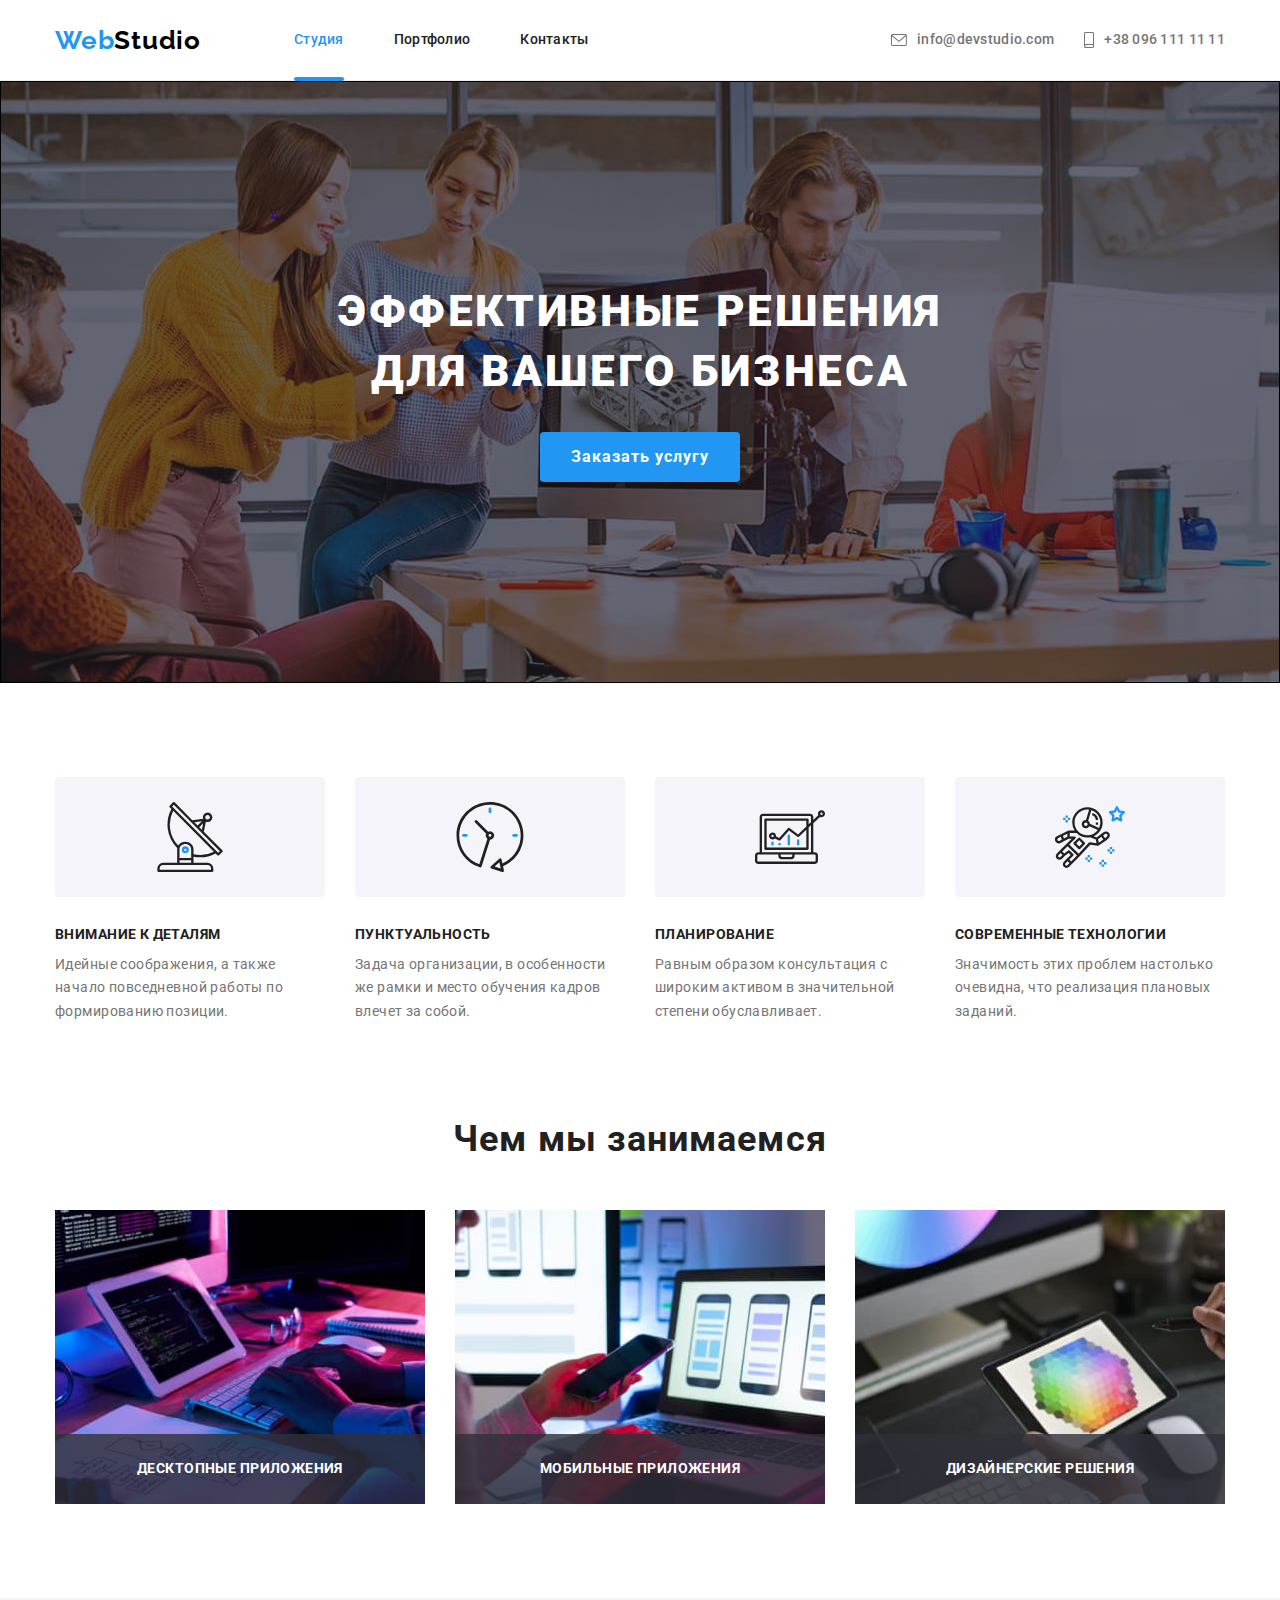
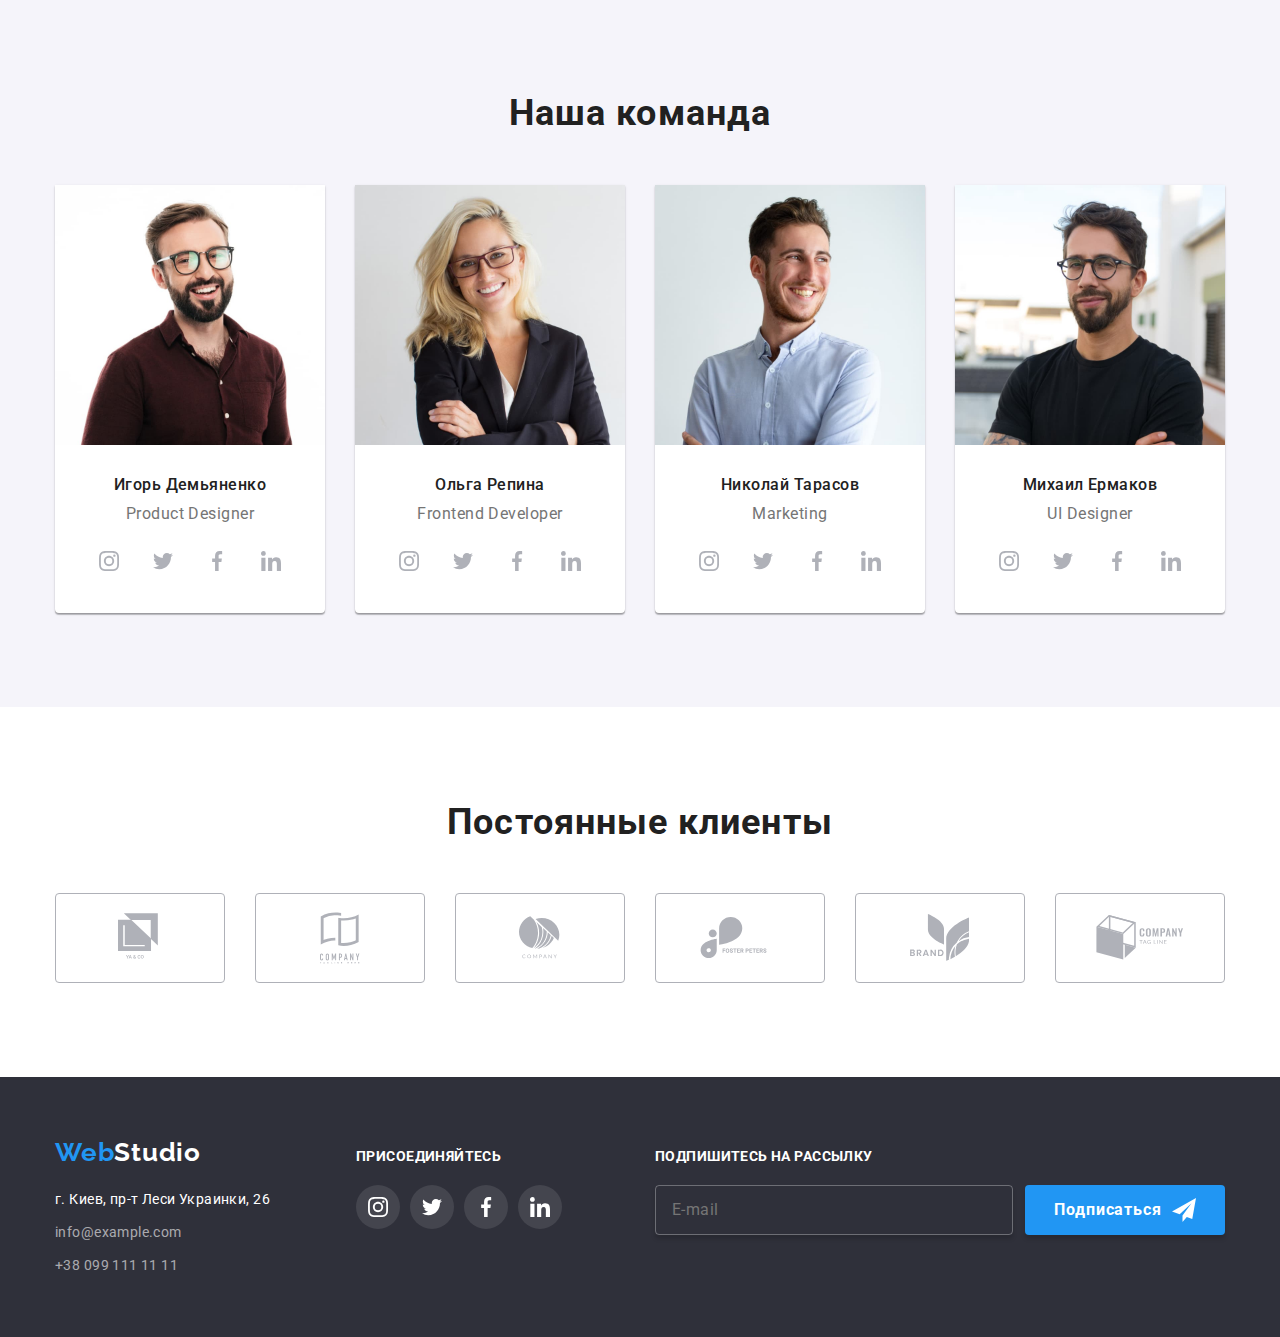
==== commit 3e0a1813: "Homework No.7" ====
--- a/index.html
+++ b/index.html
@@ -4,25 +4,19 @@
     <meta charset="UTF-8" />
     <meta name="viewport" content="width=device-width, initial-scale=1.0" />
     <title>Студия</title>
-    <link
-      rel="stylesheet"
-      href="https://cdnjs.cloudflare.com/ajax/libs/modern-normalize/1.0.0/modern-normalize.min.css"
-      integrity="sha512-ISS7cAi1PEhQ8jnbJpJZMd29NlhNj4AWYyLOSp2CE/CsHxTCu+r+t0D2yoJudVrd0/8fTVPUVDzY5Tvli75u/g=="
-      crossorigin="anonymous"
-    />
     <link rel="preconnect" href="https://fonts.gstatic.com" />
     <link
       href="https://fonts.googleapis.com/css2?family=Raleway:wght@700&family=Roboto:wght@400;500;700;900&display=swap"
       rel="stylesheet"
     />
-    <link rel="stylesheet" href="./css/styles.css" />
+    <link rel="stylesheet" href="./css/main.min.css" />
   </head>
 
   <body>
     <!-- Header -->
     <header class="site-header">
       <div class="site-header__container container">
-        <nav class="site-nav">
+        <nav class="site-header__nav">
           <a href="./index.html" class="logo"
             ><span class="logo__start-text">Web</span
             ><span class="logo__end-text">Studio</span></a
@@ -45,24 +39,29 @@
             </li>
           </ul>
         </nav>
-        <ul class="contact-list list">
-          <li class="contact-list__item">
-            <a href="mailto:info@devstudio.com" class="contact-list__link link">
-              <svg class="contact-list__icon" width="16" height="12">
-                <use href="./images/sprite.svg#icon-envelope"></use>
-              </svg>
-              <span>info@devstudio.com</span>
-            </a>
-          </li>
-          <li class="contact-list__item">
-            <a href="tel:+380961111111" class="contact-list__link link">
-              <svg class="contact-list__icon" width="10" height="16">
-                <use href="./images/sprite.svg#icon-smartphone"></use>
-              </svg>
-              <span>+38 096 111 11 11</span>
-            </a>
-          </li>
-        </ul>
+        <div class="site-header__contacts">
+          <ul class="contact-list list">
+            <li class="contact-list__item">
+              <a
+                href="mailto:info@devstudio.com"
+                class="contact-list__link link"
+              >
+                <svg class="contact-list__icon" width="16" height="12">
+                  <use href="./images/sprite.svg#icon-envelope"></use>
+                </svg>
+                <span>info@devstudio.com</span>
+              </a>
+            </li>
+            <li class="contact-list__item">
+              <a href="tel:+380961111111" class="contact-list__link link">
+                <svg class="contact-list__icon" width="10" height="16">
+                  <use href="./images/sprite.svg#icon-smartphone"></use>
+                </svg>
+                <span>+38 096 111 11 11</span>
+              </a>
+            </li>
+          </ul>
+        </div>
       </div>
     </header>
 
@@ -155,7 +154,7 @@
                   width="370"
                 />
                 <div class="business__title-overlay">
-                  <p class="business__title">Десктопные приложения</p>
+                  <h3 class="business__title">Десктопные приложения</h3>
                 </div>
               </div>
             </li>
@@ -168,7 +167,7 @@
                   width="370"
                 />
                 <div class="business__title-overlay">
-                  <p class="business__title">Мобильные приложения</p>
+                  <h3 class="business__title">Мобильные приложения</h3>
                 </div>
               </div>
             </li>
@@ -181,7 +180,7 @@
                   width="370"
                 />
                 <div class="business__title-overlay">
-                  <p class="business__title">Дизайнерские решения</p>
+                  <h3 class="business__title">Дизайнерские решения</h3>
                 </div>
               </div>
             </li>
@@ -515,36 +514,38 @@
           <p class="modal-form__title">
             Оставьте свои данные, мы вам перезвоним
           </p>
-          <label class="modal-form__label">
-            <span class="modal-form__element">Имя</span>
-            <div class="modal-form__input">
+          <div class="modal-form__input">
+            <label class="modal-form__label">
+              <span class="modal-form__caption">Имя</span>
+
               <svg class="modal-form__icon" width="18" height="18">
                 <use href="./images/sprite.svg#icon-person-form"></use>
               </svg>
               <input type="text" name="name" class="modal-form__field" />
-            </div>
-          </label>
-          <label class="modal-form__label">
-            <span class="modal-form__element">Телефон</span>
-            <div class="modal-form__input">
+            </label>
+          </div>
+          <div class="modal-form__input">
+            <label class="modal-form__label">
+              <span class="modal-form__caption">Телефон</span>
+
               <svg class="modal-form__icon" width="18" height="18">
                 <use href="./images/sprite.svg#icon-phone-form"></use>
               </svg>
               <input type="tel" name="tel" class="modal-form__field" />
-            </div>
-          </label>
-          <label class="modal-form__label">
-            <span class="modal-form__element">Почта</span>
-            <div class="modal-form__input">
+            </label>
+          </div>
+          <div class="modal-form__input">
+            <label class="modal-form__label">
+              <span class="modal-form__caption">Почта</span>
+
               <svg class="modal-form__icon" width="18" height="18">
                 <use href="./images/sprite.svg#icon-email-form"></use>
               </svg>
               <input type="email" name="email" class="modal-form__field" />
-            </div>
-          </label>
-
+            </label>
+          </div>
           <label class="modal-form__label">
-            <span class="modal-form__element">Комментарий</span>
+            <span class="modal-form__caption">Комментарий</span>
             <textarea
               name="comment"
               class="modal-form__field modal-form__field--comment"
--- a/css/main.min.css
+++ b/css/main.min.css
@@ -0,0 +1,4 @@
+*,::after,::before{-webkit-box-sizing:border-box;box-sizing:border-box}:root{-moz-tab-size:4;-o-tab-size:4;tab-size:4}html{line-height:1.15;-webkit-text-size-adjust:100%}body{margin:0}body{font-family:system-ui, -apple-system, 'Segoe UI', Roboto, Helvetica, Arial,+ sans-serif, 'Apple Color Emoji', 'Segoe UI Emoji'}hr{height:0;color:inherit}abbr[title]{-webkit-text-decoration:underline dotted;text-decoration:underline dotted}b,strong{font-weight:bolder}code,kbd,pre,samp{font-family:ui-monospace, SFMono-Regular, Consolas, 'Liberation Mono', Menlo,+ monospace;font-size:1em}small{font-size:80%}sub,sup{font-size:75%;line-height:0;position:relative;vertical-align:baseline}sub{bottom:-0.25em}sup{top:-0.5em}table{text-indent:0;border-color:inherit}button,input,optgroup,select,textarea{font-family:inherit;font-size:100%;line-height:1.15;margin:0}button,select{text-transform:none}[type='button'],[type='reset'],[type='submit'],button{-webkit-appearance:button}::-moz-focus-inner{border-style:none;padding:0}:-moz-focusring{outline:1px dotted ButtonText}:-moz-ui-invalid{box-shadow:none}legend{padding:0}progress{vertical-align:baseline}::-webkit-inner-spin-button,::-webkit-outer-spin-button{height:auto}[type='search']{-webkit-appearance:textfield;outline-offset:-2px}::-webkit-search-decoration{-webkit-appearance:none}::-webkit-file-upload-button{-webkit-appearance:button;font:inherit}summary{display:list-item}body{background-color:#fff;color:#757575;font-family:Roboto,sans-serif;font-style:normal}.container{margin-left:auto;margin-right:auto;width:1200px;padding-left:15px;padding-right:15px}.section{padding-top:94px;padding-bottom:94px}.section-title{margin-top:0;margin-bottom:50px;color:#212121;font-weight:700;font-size:36px;line-height:1.17;text-align:center;letter-spacing:0.03em}.list{list-style:none;padding:0;margin:0}.link{display:inline-block;text-decoration:none;cursor:pointer}.photo{display:block;max-width:100%;height:auto}.visually-hidden{position:absolute;clip:rect(0 0 0 0);width:1px;height:1px;margin:-1px}.site-header__container{display:-webkit-box;display:-ms-flexbox;display:flex;-webkit-box-align:center;-ms-flex-align:center;align-items:center}.site-header__nav{display:-webkit-box;display:-ms-flexbox;display:flex;-webkit-box-align:center;-ms-flex-align:center;align-items:center}.site-header__contacts{margin-left:auto}.site-header{border-bottom:1px solid #eee}.site-footer{padding-top:60px;padding-bottom:60px;background-color:#2f303a}.site-footer__container{display:-webkit-box;display:-ms-flexbox;display:flex;-webkit-box-align:baseline;-ms-flex-align:baseline;align-items:baseline}.site-footer__block-title{margin-top:0;margin-bottom:20px;color:#fff;font-weight:700;font-size:14px;line-height:1.14;letter-spacing:0.03em;text-transform:uppercase}.site-footer__address-block{min-width:231px}.site-footer__social-block{margin-left:70px}.site-footer__subscribe-block{-webkit-box-flex:1;-ms-flex-positive:1;flex-grow:1;margin-left:93px}.hero{padding-top:0;padding-bottom:0;background-color:#c4c4c4}.hero__overlay{max-width:1600px;margin-left:auto;margin-right:auto;padding:200px 0;border:1px solid #000;background-image:-webkit-gradient(linear, left top, right top, from(rgba(47,48,58,0.4)), to(rgba(47,48,58,0.4))),url(../images/background.jpg);background-image:linear-gradient(to right, rgba(47,48,58,0.4), rgba(47,48,58,0.4)),url(../images/background.jpg);background-size:cover;background-position:center;background-repeat:no-repeat;text-align:center}.hero__title-container{max-width:700px;margin-left:auto;margin-right:auto;margin-bottom:30px}.hero__title{margin:0;color:#fff;font-weight:900;font-size:44px;line-height:1.36;letter-spacing:0.06em;text-transform:uppercase}.features__list{display:-webkit-box;display:-ms-flexbox;display:flex}.features__item{-ms-flex-preferred-size:calc((100% - 3 * 30px) / 4);flex-basis:calc((100% - 3 * 30px) / 4)}.features__item:not(:last-child){margin-right:30px}.features__thumb{display:-webkit-box;display:-ms-flexbox;display:flex;-webkit-box-pack:center;-ms-flex-pack:center;justify-content:center;-webkit-box-align:center;-ms-flex-align:center;align-items:center;width:100%;height:120px;margin-bottom:30px;background-color:#f5f4fa;border-radius:4px}.features__heading{margin-top:0;margin-bottom:10px;color:#212121;font-weight:700;font-size:14px;line-height:1.14;text-transform:uppercase;letter-spacing:0.03em}.features__details{margin-top:0;margin-bottom:0;font-weight:400;font-size:14px;line-height:1.71;letter-spacing:0.03em}.business{padding-top:0}.business__list{display:-webkit-box;display:-ms-flexbox;display:flex}.business__item{-ms-flex-preferred-size:calc((100% - 2 * 30px) / 3);flex-basis:calc((100% - 2 * 30px) / 3)}.business__item:not(:last-child){margin-right:30px}.business__thumb{position:relative;width:100%;height:100%}.business__title-overlay{position:absolute;width:100%;left:0;bottom:0;padding:27px 54px;background-color:rgba(47,48,58,0.8)}.business__title{margin:0;color:#fff;font-weight:700;font-size:14px;line-height:1.14;text-align:center;letter-spacing:0.03em;text-transform:uppercase}.team{background-color:#f5f4fa}.team__list{display:-webkit-box;display:-ms-flexbox;display:flex}.team__item{-ms-flex-preferred-size:calc((100% - 3 * 30px) / 4);flex-basis:calc((100% - 3 * 30px) / 4)}.team__item:not(:last-child){margin-right:30px}.person{width:100%;border-radius:0px 0px 4px 4px;background-color:#fff;-webkit-box-shadow:0px 1px 3px rgba(0,0,0,0.12),0px 1px 1px rgba(0,0,0,0.14),0px 2px 1px rgba(0,0,0,0.2);box-shadow:0px 1px 3px rgba(0,0,0,0.12),0px 1px 1px rgba(0,0,0,0.14),0px 2px 1px rgba(0,0,0,0.2)}.person__photo{margin-bottom:30px}.person__name{margin-top:0;margin-bottom:10px;color:#212121;font-weight:500;font-size:16px;line-height:1.19;text-align:center;letter-spacing:0.03em}.person__position{margin:0;font-weight:400;font-size:16px;line-height:1.19;text-align:center;letter-spacing:0.03em}.person__social-container{padding:16px 0 30px}.clients__list{display:-webkit-box;display:-ms-flexbox;display:flex}.clients__item{-ms-flex-preferred-size:calc((100% - 5 * 30px) / 6);flex-basis:calc((100% - 5 * 30px) / 6)}.clients__item:not(:last-child){margin-right:30px}.clients__link{display:-webkit-box;display:-ms-flexbox;display:flex;-webkit-box-pack:center;-ms-flex-pack:center;justify-content:center;-webkit-box-align:center;-ms-flex-align:center;align-items:center;height:90px;color:#afb1b8;border:1px solid #afb1b8;border-radius:4px;outline-color:#2196f3;-webkit-transition:border-color 250ms cubic-bezier(0.4, 0, 0.2, 1), color 250ms cubic-bezier(0.4, 0, 0.2, 1), -webkit-filter 250ms cubic-bezier(0.4, 0, 0.2, 1);transition:border-color 250ms cubic-bezier(0.4, 0, 0.2, 1), color 250ms cubic-bezier(0.4, 0, 0.2, 1), -webkit-filter 250ms cubic-bezier(0.4, 0, 0.2, 1);transition:border-color 250ms cubic-bezier(0.4, 0, 0.2, 1), color 250ms cubic-bezier(0.4, 0, 0.2, 1), filter 250ms cubic-bezier(0.4, 0, 0.2, 1);transition:border-color 250ms cubic-bezier(0.4, 0, 0.2, 1), color 250ms cubic-bezier(0.4, 0, 0.2, 1), filter 250ms cubic-bezier(0.4, 0, 0.2, 1), -webkit-filter 250ms cubic-bezier(0.4, 0, 0.2, 1) }.clients__link:hover,.clients__link:focus{border-color:#2196f3;color:#2196f3;-webkit-filter:drop-shadow(2px 4px 4px rgba(0,0,0,0.25));filter:drop-shadow(2px 4px 4px rgba(0,0,0,0.25))}.clients__icon{fill:currentColor}.filter{display:-webkit-box;display:-ms-flexbox;display:flex;-webkit-box-pack:center;-ms-flex-pack:center;justify-content:center;-webkit-box-align:center;-ms-flex-align:center;align-items:center;margin-bottom:50px}.filter__item:not(:last-child){margin-right:8px}.work-samples{display:-webkit-box;display:-ms-flexbox;display:flex;-ms-flex-wrap:wrap;flex-wrap:wrap;margin:-15px}.work-samples__item{-ms-flex-preferred-size:calc((100% / 3) - 30px);flex-basis:calc((100% / 3) - 30px);margin:15px}.sample{outline:none;-webkit-transition:-webkit-box-shadow 250ms cubic-bezier(0.4, 0, 0.2, 1);transition:-webkit-box-shadow 250ms cubic-bezier(0.4, 0, 0.2, 1);transition:box-shadow 250ms cubic-bezier(0.4, 0, 0.2, 1);transition:box-shadow 250ms cubic-bezier(0.4, 0, 0.2, 1), -webkit-box-shadow 250ms cubic-bezier(0.4, 0, 0.2, 1) }.sample:hover,.sample:focus{-webkit-box-shadow:0px 1px 1px rgba(0,0,0,0.12),0px 4px 4px rgba(0,0,0,0.06),1px 4px 6px rgba(0,0,0,0.16);box-shadow:0px 1px 1px rgba(0,0,0,0.12),0px 4px 4px rgba(0,0,0,0.06),1px 4px 6px rgba(0,0,0,0.16)}.sample__meta{padding:20px 24px;border-right:1px solid #eee;border-bottom:1px solid #eee;border-left:1px solid #eee}.sample__name{margin-top:0;margin-bottom:4px;color:#212121;font-weight:700;font-size:18px;line-height:2;letter-spacing:0.06em}.sample__category{margin:0;color:#757575;font-weight:400;font-size:16px;line-height:1.87;letter-spacing:0.03em}.sample__thumb{position:relative;width:100%;height:100%;overflow:hidden}.sample__overlay{position:absolute;display:-webkit-box;display:-ms-flexbox;display:flex;-webkit-box-align:center;-ms-flex-align:center;align-items:center;width:100%;height:100%;left:0;top:100%;padding:0 24px;background-color:rgba(33,150,243,0.9);-webkit-transition:-webkit-transform 250ms cubic-bezier(0.4, 0, 0.2, 1);transition:-webkit-transform 250ms cubic-bezier(0.4, 0, 0.2, 1);transition:transform 250ms cubic-bezier(0.4, 0, 0.2, 1);transition:transform 250ms cubic-bezier(0.4, 0, 0.2, 1), -webkit-transform 250ms cubic-bezier(0.4, 0, 0.2, 1) }.sample:hover .sample__overlay,.sample:focus .sample__overlay{-webkit-transform:translateY(-100%);transform:translateY(-100%)}.sample__details{padding:0;color:#fff;font-weight:400;font-size:18px;line-height:1.56;letter-spacing:0.03em}.backdrop{position:fixed;left:0;top:0;width:100%;height:100%;opacity:1;background-color:rgba(0,0,0,0.2);-webkit-transition:opacity 250ms cubic-bezier(0.4, 0, 0.2, 1);transition:opacity 250ms cubic-bezier(0.4, 0, 0.2, 1) }.backdrop.is-hidden{opacity:0;pointer-events:none}.backdrop.is-hidden .modal{-webkit-transform:translate(-50%, -150%);transform:translate(-50%, -150%)}.modal{position:absolute;min-width:528px;left:50%;top:50%;-webkit-transform:translate(-50%, -50%);transform:translate(-50%, -50%);padding:40px;border-radius:4px;background-color:#fff;-webkit-transition:-webkit-transform 250ms cubic-bezier(0.4, 0, 0.2, 1);transition:-webkit-transform 250ms cubic-bezier(0.4, 0, 0.2, 1);transition:transform 250ms cubic-bezier(0.4, 0, 0.2, 1);transition:transform 250ms cubic-bezier(0.4, 0, 0.2, 1), -webkit-transform 250ms cubic-bezier(0.4, 0, 0.2, 1);-webkit-box-shadow:0px 1px 3px rgba(0,0,0,0.12),0px 1px 1px rgba(0,0,0,0.14),0px 2px 1px rgba(0,0,0,0.2);box-shadow:0px 1px 3px rgba(0,0,0,0.12),0px 1px 1px rgba(0,0,0,0.14),0px 2px 1px rgba(0,0,0,0.2)}.modal__close-btn{position:absolute;display:-webkit-box;display:-ms-flexbox;display:flex;-webkit-box-pack:center;-ms-flex-pack:center;justify-content:center;-webkit-box-align:center;-ms-flex-align:center;align-items:center;padding:0;top:8px;right:8px;width:30px;height:30px;color:#000;border:1px solid rgba(0,0,0,0.1);border-radius:50%;background-color:transparent;cursor:pointer;-webkit-transition:color 250ms cubic-bezier(0.4, 0, 0.2, 1);transition:color 250ms cubic-bezier(0.4, 0, 0.2, 1) }.modal__close-btn:hover,.modal__close-btn:focus{color:#2196f3}.modal__close-icon{fill:currentColor}.social{display:-webkit-box;display:-ms-flexbox;display:flex;-webkit-box-pack:center;-ms-flex-pack:center;justify-content:center;-webkit-box-align:center;-ms-flex-align:center;align-items:center}.social__item:not(:last-child){margin-right:10px}.social__link{display:-webkit-box;display:-ms-flexbox;display:flex;-webkit-box-pack:center;-ms-flex-pack:center;justify-content:center;-webkit-box-align:center;-ms-flex-align:center;align-items:center;height:44px;width:44px;border-radius:50%;background-color:#fff;color:#afb1b8;-webkit-transition:background-color 250ms cubic-bezier(0.4, 0, 0.2, 1), color 250ms cubic-bezier(0.4, 0, 0.2, 1);transition:background-color 250ms cubic-bezier(0.4, 0, 0.2, 1), color 250ms cubic-bezier(0.4, 0, 0.2, 1) }.social__link--footer{background-color:rgba(255,255,255,0.1);color:#fff}.social__link:hover,.social__link:focus{background-color:#2196f3;color:#fff}.social__icon{fill:currentColor}.logo{display:inline-block;text-decoration:none;color:#000;font-family:Raleway,sans-serif;font-weight:700;font-size:26px;line-height:1.19;letter-spacing:0.03em}.logo__start-text{color:#2196f3}.site-footer__logo{color:#fff;margin-bottom:20px}.main-button{display:-webkit-inline-box;display:-ms-inline-flexbox;display:inline-flex;-webkit-box-pack:center;-ms-flex-pack:center;justify-content:center;-webkit-box-align:center;-ms-flex-align:center;align-items:center;min-width:200px;padding:10px 20px;background-color:#2196f3;color:#fff;border-radius:4px;border:none;cursor:pointer;-webkit-box-shadow:0px 4px 4px rgba(0,0,0,0.15);box-shadow:0px 4px 4px rgba(0,0,0,0.15);font-family:inherit;font-weight:700;font-size:16px;line-height:1.87;letter-spacing:0.06em}.portfolio-button{display:inline-block;min-width:73px;padding:6px 22px;background-color:#f5f4fa;color:#212121;border-radius:4px;border:none;outline:transparent;cursor:pointer;font-family:inherit;font-weight:500;font-size:16px;line-height:1.62;text-align:center;letter-spacing:0.03em;-webkit-transition:background-color 250ms cubic-bezier(0.4, 0, 0.2, 1), color 250ms cubic-bezier(0.4, 0, 0.2, 1), -webkit-box-shadow 250ms cubic-bezier(0.4, 0, 0.2, 1);transition:background-color 250ms cubic-bezier(0.4, 0, 0.2, 1), color 250ms cubic-bezier(0.4, 0, 0.2, 1), -webkit-box-shadow 250ms cubic-bezier(0.4, 0, 0.2, 1);transition:background-color 250ms cubic-bezier(0.4, 0, 0.2, 1), color 250ms cubic-bezier(0.4, 0, 0.2, 1), box-shadow 250ms cubic-bezier(0.4, 0, 0.2, 1);transition:background-color 250ms cubic-bezier(0.4, 0, 0.2, 1), color 250ms cubic-bezier(0.4, 0, 0.2, 1), box-shadow 250ms cubic-bezier(0.4, 0, 0.2, 1), -webkit-box-shadow 250ms cubic-bezier(0.4, 0, 0.2, 1) }.portfolio-button--active,.portfolio-button:hover,.portfolio-button:focus{background-color:#2196f3;color:#fff;-webkit-box-shadow:0px 3px 1px rgba(0,0,0,0.1),0px 1px 2px rgba(0,0,0,0.08),0px 2px 2px rgba(0,0,0,0.12);box-shadow:0px 3px 1px rgba(0,0,0,0.1),0px 1px 2px rgba(0,0,0,0.08),0px 2px 2px rgba(0,0,0,0.12)}.portfolio-button--active:focus{border:2px solid black;margin:-2px -2px}.site-nav__list{display:-webkit-box;display:-ms-flexbox;display:flex;margin-left:93px}.site-nav__item:not(:last-child){margin-right:50px}.site-nav__link{padding-top:32px;padding-bottom:32px;color:#212121;font-weight:500;font-size:14px;line-height:1.14;letter-spacing:0.02em;-webkit-transition:color 250ms cubic-bezier(0.4, 0, 0.2, 1);transition:color 250ms cubic-bezier(0.4, 0, 0.2, 1) }.site-nav__link:hover,.site-nav__link:focus{color:#2196f3}.site-nav__link--current{position:relative;color:#2196f3}.site-nav__link--current::after{content:'';position:absolute;width:100%;height:4px;left:0;bottom:-1px;background-color:#2196f3;border-radius:2px}.contact-list{display:-webkit-box;display:-ms-flexbox;display:flex}.contact-list__item:not(:last-child){margin-right:30px}.contact-list__link{display:-webkit-box;display:-ms-flexbox;display:flex;-webkit-box-align:center;-ms-flex-align:center;align-items:center;padding-top:32px;padding-bottom:32px;color:#757575;font-weight:500;font-size:14px;line-height:1.14;letter-spacing:0.02em;-webkit-transition:color 250ms cubic-bezier(0.4, 0, 0.2, 1);transition:color 250ms cubic-bezier(0.4, 0, 0.2, 1) }.contact-list__link:hover,.contact-list__link:focus{color:#2196f3}.contact-list__icon{margin-right:10px;fill:currentColor}.address{color:#fff;font-style:inherit;font-weight:400;font-size:14px;line-height:1.71;letter-spacing:0.03em}.address__item:not(:last-child){margin-bottom:9px}.address__link{color:rgba(255,255,255,0.6)}.modal-form__title{margin:0 0 12px;color:#212121;font-weight:700;font-size:20px;line-height:1.15;text-align:center;letter-spacing:0.03em}.modal-form{display:-webkit-box;display:-ms-flexbox;display:flex;-webkit-box-orient:vertical;-webkit-box-direction:normal;-ms-flex-direction:column;flex-direction:column;-webkit-box-align:stretch;-ms-flex-align:stretch;align-items:stretch}.modal-form__label{display:block;width:100%;margin-bottom:10px}.modal-form__label:nth-last-of-type(2){margin-bottom:20px}.modal-form__label--checkbox{margin-bottom:30px}.modal-form__caption{display:inline-block;margin-bottom:4px;color:#757575;font-weight:400;font-size:12px;line-height:1.17;letter-spacing:0.01em}.modal-form__input{position:relative}.modal-form__icon{position:absolute;left:12px;bottom:11px;fill:#212121;-webkit-transform:translateY(-50%);transform:translateY(-50%);-webkit-transition:fill 250ms cubic-bezier(0.4, 0, 0.2, 1);transition:fill 250ms cubic-bezier(0.4, 0, 0.2, 1) }.modal-form__label:focus-within .modal-form__icon{fill:#2196f3}.modal-form__field{display:block;width:100%;height:40px;padding:11px 24px 11px 42px;border:1px solid rgba(33,33,33,0.2);border-radius:4px;color:#212121;outline:transparent;font-weight:400;font-size:14px;line-height:1.14;letter-spacing:0.01em;-webkit-transition:border-color 250ms cubic-bezier(0.4, 0, 0.2, 1);transition:border-color 250ms cubic-bezier(0.4, 0, 0.2, 1) }.modal-form__field--comment{height:auto;padding:12px 16px;resize:none}.modal-form__field--comment::-webkit-input-placeholder{color:rgba(117,117,117,0.5);font-size:12px;line-height:1.17}.modal-form__field--comment:-ms-input-placeholder{color:rgba(117,117,117,0.5);font-size:12px;line-height:1.17}.modal-form__field--comment::-ms-input-placeholder{color:rgba(117,117,117,0.5);font-size:12px;line-height:1.17}.modal-form__field--comment::placeholder{color:rgba(117,117,117,0.5);font-size:12px;line-height:1.17}.modal-form__label:focus-within .modal-form__field{border-color:#2196f3}.modal-form__licence-declaration,.modal-form__licence-link{margin-bottom:0;color:#757575;font-weight:400;font-size:14px;line-height:1.71;letter-spacing:0.03em}.modal-form__licence-declaration{display:-webkit-inline-box;display:-ms-inline-flexbox;display:inline-flex;-webkit-box-align:center;-ms-flex-align:center;align-items:center}.modal-form__licence-declaration::before{display:inline-block;content:'';margin-right:7px;width:16px;height:15px;border-radius:2px;border:2px solid #212121;-webkit-transition:border-color 250ms cubic-bezier(0.4, 0, 0.2, 1);transition:border-color 250ms cubic-bezier(0.4, 0, 0.2, 1) }.modal-form__checkbox:checked+.modal-form__licence-declaration::before{border-color:transparent;background-color:#2196f3;background-position:center;background-size:contain;background-origin:border-box;background-image:url(../images/icon-check.svg)}.modal-form__checkbox:focus+.modal-form__licence-declaration::before,.modal-form__checkbox:hover+.modal-form__licence-declaration::before{border-color:#2196f3}.modal-form__licence-link{display:inline-block;color:#2196f3}.modal__submit-btn{-ms-flex-item-align:center;-ms-grid-row-align:center;align-self:center}.subscribe__form{display:-webkit-box;display:-ms-flexbox;display:flex}.subscribe__field{display:inline-block;width:100%;margin-right:12px}.subscribe__input-email{display:inline-block;width:100%;padding:14px 16px;color:rgba(255,255,255,0.6);border-radius:4px;border:1px solid rgba(255,255,255,0.3);background-color:transparent;-webkit-box-shadow:0px 4px 4px rgba(0,0,0,0.15);box-shadow:0px 4px 4px rgba(0,0,0,0.15);font-weight:400;font-size:16px;line-height:1.25;letter-spacing:0.03em}.subscribe__icon{fill:currentColor;margin-left:10px}
+/*# sourceMappingURL=main.min.css.map */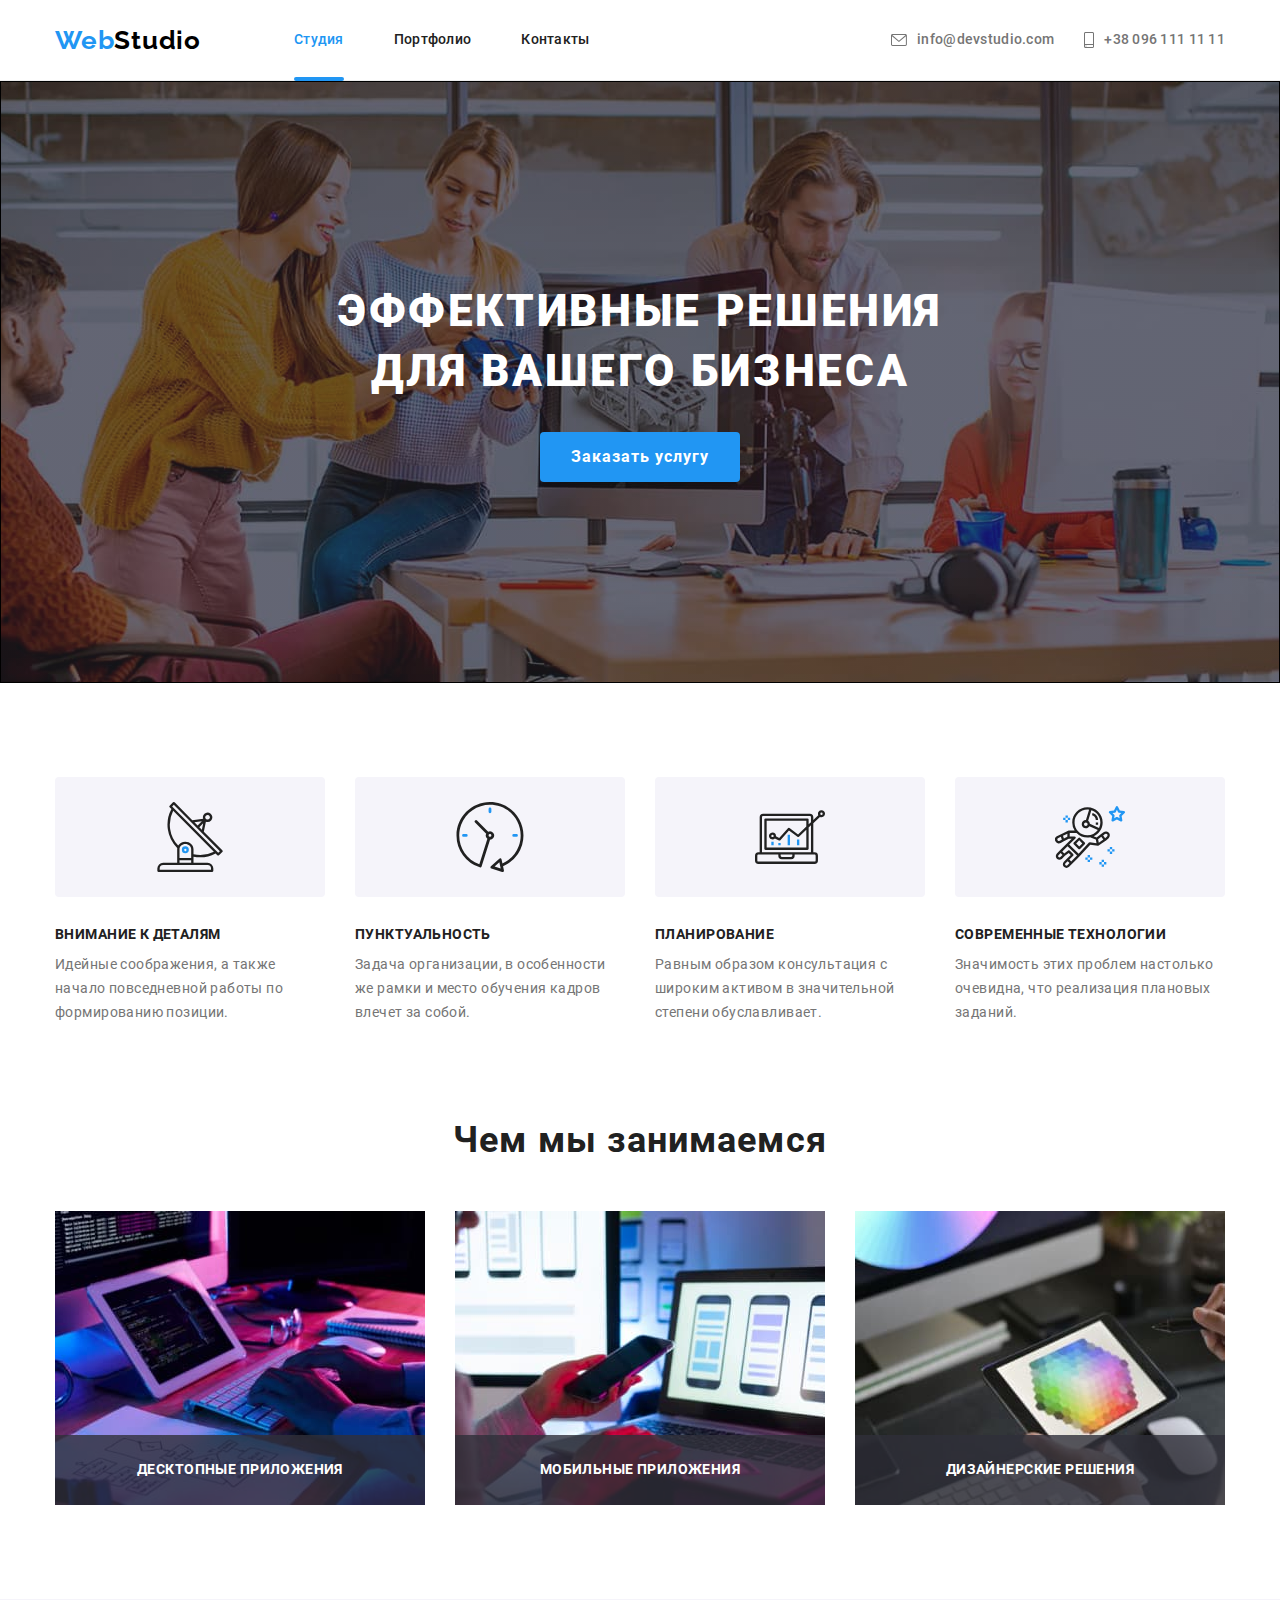
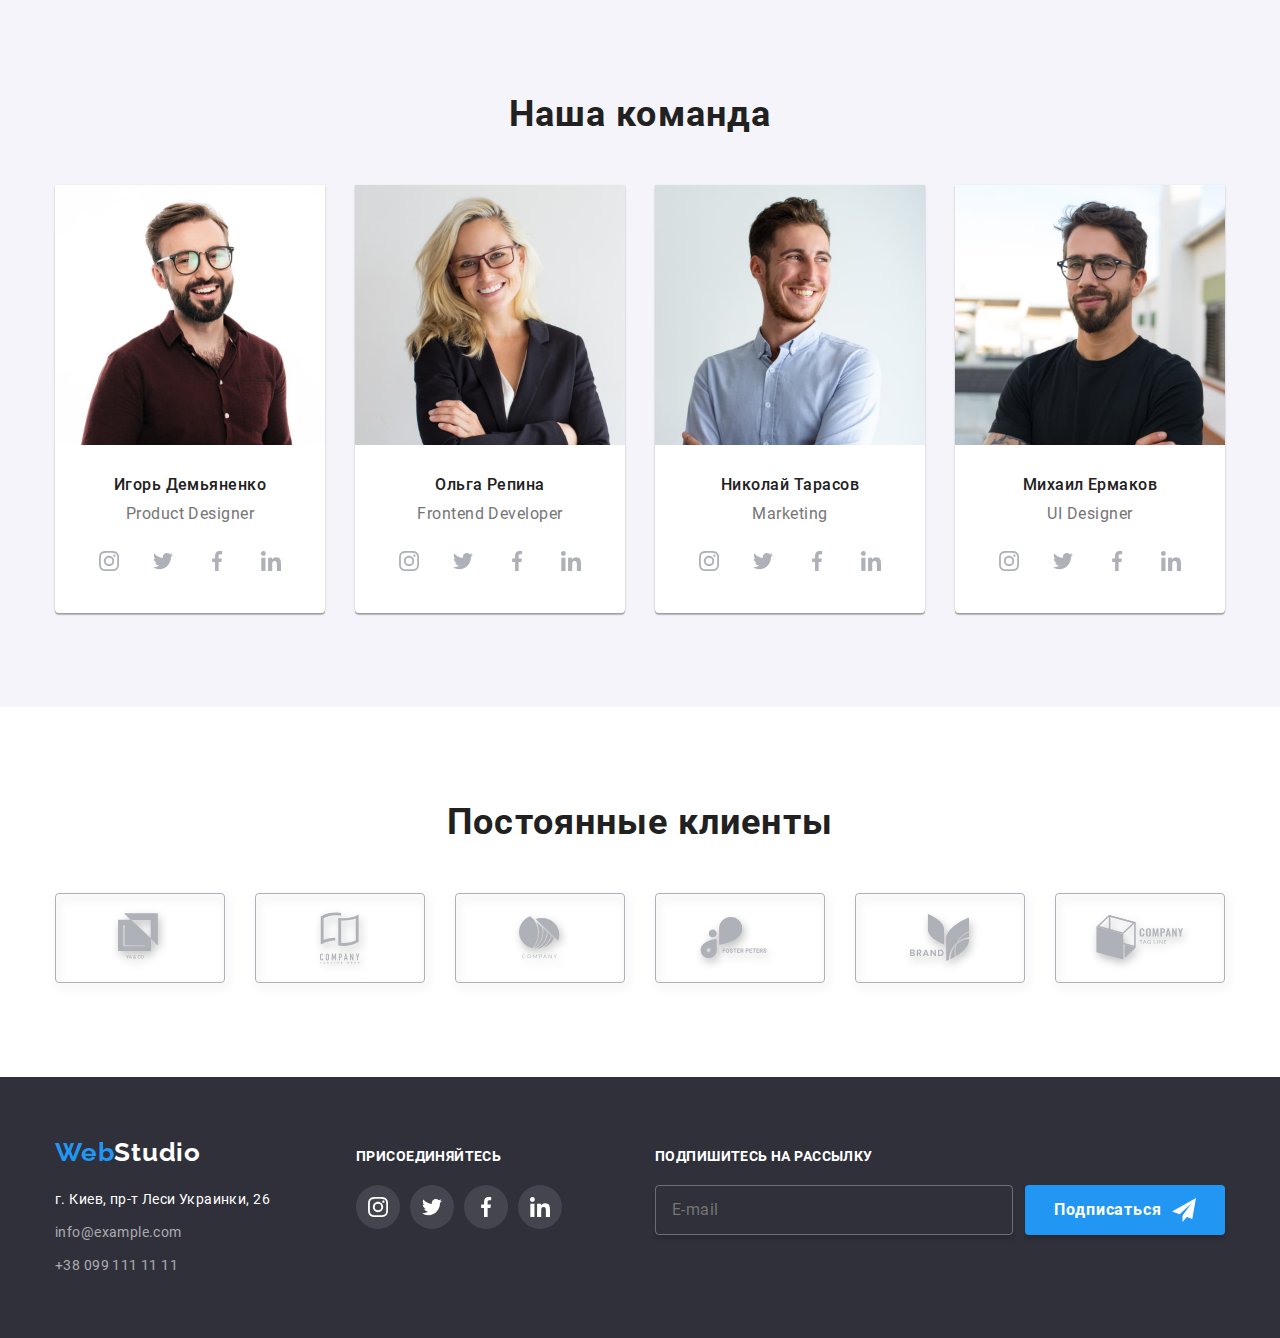
==== commit bc17a6f8: "various small updates" ====
--- a/index.html
+++ b/index.html
@@ -1,583 +1,585 @@
-<!DOCTYPE html>
-<html lang="ru">
-  <head>
-    <meta charset="UTF-8" />
-    <meta name="viewport" content="width=device-width, initial-scale=1.0" />
-    <title>Студия</title>
-    <link rel="preconnect" href="https://fonts.gstatic.com" />
-    <link
-      href="https://fonts.googleapis.com/css2?family=Raleway:wght@700&family=Roboto:wght@400;500;700;900&display=swap"
-      rel="stylesheet"
-    />
-    <link rel="stylesheet" href="./css/main.min.css" />
-  </head>
-
-  <body>
-    <!-- Header -->
-    <header class="site-header">
-      <div class="site-header__container container">
-        <nav class="site-header__nav">
-          <a href="./index.html" class="logo"
-            ><span class="logo__start-text">Web</span
-            ><span class="logo__end-text">Studio</span></a
-          >
-          <ul class="site-nav__list list">
-            <li class="site-nav__item">
-              <a
-                href="./index.html"
-                class="site-nav__link site-nav__link--current link"
-                >Студия</a
-              >
-            </li>
-            <li class="site-nav__item">
-              <a href="./portfolio.html" class="site-nav__link link"
-                >Портфолио</a
-              >
-            </li>
-            <li class="site-nav__item">
-              <a href="#" class="site-nav__link link">Контакты</a>
-            </li>
-          </ul>
-        </nav>
-        <div class="site-header__contacts">
-          <ul class="contact-list list">
-            <li class="contact-list__item">
-              <a
-                href="mailto:info@devstudio.com"
-                class="contact-list__link link"
-              >
-                <svg class="contact-list__icon" width="16" height="12">
-                  <use href="./images/sprite.svg#icon-envelope"></use>
-                </svg>
-                <span>info@devstudio.com</span>
-              </a>
-            </li>
-            <li class="contact-list__item">
-              <a href="tel:+380961111111" class="contact-list__link link">
-                <svg class="contact-list__icon" width="10" height="16">
-                  <use href="./images/sprite.svg#icon-smartphone"></use>
-                </svg>
-                <span>+38 096 111 11 11</span>
-              </a>
-            </li>
-          </ul>
-        </div>
-      </div>
-    </header>
-
-    <main>
-      <!-- Hero -->
-      <section class="section hero">
-        <div class="hero__overlay">
-          <div class="hero__title-container">
-            <h1 class="hero__title">Эффективные решения для вашего бизнеса</h1>
-          </div>
-          <button class="hero-button main-button" type="button" data-modal-open>
-            Заказать услугу
-          </button>
-        </div>
-      </section>
-
-      <!-- Feature section -->
-      <section class="section features">
-        <div class="container">
-          <h2 class="features__section-title visually-hidden">
-            Наши преимущества
-          </h2>
-          <ul class="features__list list">
-            <li class="features__item" tabindex="0">
-              <div class="features__thumb">
-                <svg class="features__icon" width="70" height="70">
-                  <use href="./images/sprite.svg#icon-antenna"></use>
-                </svg>
-              </div>
-              <h3 class="features__heading">Внимание к деталям</h3>
-              <p class="features__details">
-                Идейные соображения, а также начало повседневной работы по
-                формированию позиции.
-              </p>
-            </li>
-            <li class="features__item">
-              <div class="features__thumb">
-                <svg class="features__icon" width="70" height="70">
-                  <use href="./images/sprite.svg#icon-clock"></use>
-                </svg>
-              </div>
-
-              <h3 class="features__heading">Пунктуальность</h3>
-              <p class="features__details">
-                Задача организации, в особенности же рамки и место обучения
-                кадров влечет за собой.
-              </p>
-            </li>
-            <li class="features__item">
-              <div class="features__thumb">
-                <svg class="features__icon" width="70" height="70">
-                  <use href="./images/sprite.svg#icon-diagram"></use>
-                </svg>
-              </div>
-              <h3 class="features__heading">Планирование</h3>
-              <p class="features__details">
-                Равным образом консультация с широким активом в значительной
-                степени обуславливает.
-              </p>
-            </li>
-            <li class="features__item">
-              <div class="features__thumb">
-                <svg class="features__icon" width="70" height="70">
-                  <use href="./images/sprite.svg#icon-astronaut"></use>
-                </svg>
-              </div>
-              <h3 class="features__heading">Современные технологии</h3>
-              <p class="features__details">
-                Значимость этих проблем настолько очевидна, что реализация
-                плановых заданий.
-              </p>
-            </li>
-          </ul>
-        </div>
-      </section>
-
-      <!-- Our business section -->
-      <section class="section business">
-        <div class="container">
-          <h2 class="business__section-title section-title">
-            Чем мы занимаемся
-          </h2>
-          <ul class="business__list list">
-            <li class="business__item">
-              <div class="business__thumb">
-                <img
-                  class="business__photo photo"
-                  src="./images/img-our-business1.jpg"
-                  alt="Разработчик десктопных приложений за работой"
-                  width="370"
-                />
-                <div class="business__title-overlay">
-                  <h3 class="business__title">Десктопные приложения</h3>
-                </div>
-              </div>
-            </li>
-            <li class="business__item">
-              <div class="business__thumb">
-                <img
-                  class="business__photo photo"
-                  src="./images/img-our-business2.jpg"
-                  alt="Разработчик мобильных приложений за работой"
-                  width="370"
-                />
-                <div class="business__title-overlay">
-                  <h3 class="business__title">Мобильные приложения</h3>
-                </div>
-              </div>
-            </li>
-            <li class="business__item">
-              <div class="business__thumb">
-                <img
-                  class="business__photo photo"
-                  src="./images/img-our-business3.jpg"
-                  alt="Дизайнер за работой"
-                  width="370"
-                />
-                <div class="business__title-overlay">
-                  <h3 class="business__title">Дизайнерские решения</h3>
-                </div>
-              </div>
-            </li>
-          </ul>
-        </div>
-      </section>
-
-      <!-- Our team section -->
-      <section class="section team">
-        <div class="container">
-          <h2 class="team__section-title section-title">Наша команда</h2>
-          <ul class="team__list list">
-            <li class="team__item">
-              <div class="person">
-                <img
-                  class="person__photo photo"
-                  src="./images/photo-igor-demyanenko.jpg"
-                  alt="Фото нашего сотрудника (Игорь)"
-                  width="270"
-                />
-                <h3 class="person__name">Игорь Демьяненко</h3>
-                <p class="person__position">Product Designer</p>
-                <div class="person__social-container">
-                  <ul class="social list">
-                    <li class="social__item">
-                      <a href="" class="social__link">
-                        <svg class="social__icon" width="20" height="20">
-                          <use href="./images/sprite.svg#icon-instagram"></use>
-                        </svg>
-                      </a>
-                    </li>
-                    <li class="social__item">
-                      <a href="" class="social__link">
-                        <svg class="social__icon" width="20" height="20">
-                          <use href="./images/sprite.svg#icon-twitter"></use>
-                        </svg>
-                      </a>
-                    </li>
-                    <li class="social__item">
-                      <a href="" class="social__link">
-                        <svg class="social__icon" width="20" height="20">
-                          <use href="./images/sprite.svg#icon-facebook"></use>
-                        </svg>
-                      </a>
-                    </li>
-                    <li class="social__item">
-                      <a href="" class="social__link">
-                        <svg class="social__icon" width="20" height="20">
-                          <use href="./images/sprite.svg#icon-linkedin"></use>
-                        </svg>
-                      </a>
-                    </li>
-                  </ul>
-                </div>
-              </div>
-            </li>
-            <li class="team__item">
-              <div class="person">
-                <img
-                  class="person__photo photo"
-                  src="./images/photo-olga-repina.jpg"
-                  alt="Фото нашего сотрудника (Ольга)"
-                  width="270"
-                />
-                <h3 class="person__name">Ольга Репина</h3>
-                <p class="person__position">Frontend Developer</p>
-                <div class="person__social-container">
-                  <ul class="social list">
-                    <li class="social__item">
-                      <a href="" class="social__link">
-                        <svg class="social__icon" width="20" height="20">
-                          <use href="./images/sprite.svg#icon-instagram"></use>
-                        </svg>
-                      </a>
-                    </li>
-
-                    <li class="social__item">
-                      <a href="" class="social__link">
-                        <svg class="social__icon" width="20" height="20">
-                          <use href="./images/sprite.svg#icon-twitter"></use>
-                        </svg>
-                      </a>
-                    </li>
-                    <li class="social__item">
-                      <a href="" class="social__link">
-                        <svg class="social__icon" width="20" height="20">
-                          <use href="./images/sprite.svg#icon-facebook"></use>
-                        </svg>
-                      </a>
-                    </li>
-                    <li class="social__item">
-                      <a href="" class="social__link">
-                        <svg class="social__icon" width="20" height="20">
-                          <use href="./images/sprite.svg#icon-linkedin"></use>
-                        </svg>
-                      </a>
-                    </li>
-                  </ul>
-                </div>
-              </div>
-            </li>
-            <li class="team__item">
-              <div class="person">
-                <img
-                  class="person__photo photo"
-                  src="./images/photo-nikolay-tarasov.jpg"
-                  alt="Фото нашего сотрудника (Николай)"
-                  width="270"
-                />
-                <h3 class="person__name">Николай Тарасов</h3>
-                <p class="person__position">Marketing</p>
-                <div class="person__social-container">
-                  <ul class="social list">
-                    <li class="social__item">
-                      <a href="" class="social__link">
-                        <svg class="social__icon" width="20" height="20">
-                          <use href="./images/sprite.svg#icon-instagram"></use>
-                        </svg>
-                      </a>
-                    </li>
-                    <li class="social__item">
-                      <a href="" class="social__link">
-                        <svg class="social__icon" width="20" height="20">
-                          <use href="./images/sprite.svg#icon-twitter"></use>
-                        </svg>
-                      </a>
-                    </li>
-                    <li class="social__item">
-                      <a href="" class="social__link">
-                        <svg class="social__icon" width="20" height="20">
-                          <use href="./images/sprite.svg#icon-facebook"></use>
-                        </svg>
-                      </a>
-                    </li>
-                    <li class="social__item">
-                      <a href="" class="social__link">
-                        <svg class="social__icon" width="20" height="20">
-                          <use href="./images/sprite.svg#icon-linkedin"></use>
-                        </svg>
-                      </a>
-                    </li>
-                  </ul>
-                </div>
-              </div>
-            </li>
-            <li class="team__item">
-              <div class="person">
-                <img
-                  class="person__photo photo"
-                  src="./images/photo-mikhail-yermakov.jpg"
-                  alt="Фото нашего сотрудника (Михаил)"
-                  width="270"
-                />
-                <h3 class="person__name">Михаил Ермаков</h3>
-                <p class="person__position">UI Designer</p>
-                <div class="person__social-container">
-                  <ul class="social list">
-                    <li class="social__item">
-                      <a href="" class="social__link">
-                        <svg class="social__icon" width="20" height="20">
-                          <use href="./images/sprite.svg#icon-instagram"></use>
-                        </svg>
-                      </a>
-                    </li>
-                    <li class="social__item">
-                      <a href="" class="social__link">
-                        <svg class="social__icon" width="20" height="20">
-                          <use href="./images/sprite.svg#icon-twitter"></use>
-                        </svg>
-                      </a>
-                    </li>
-                    <li class="social__item">
-                      <a href="" class="social__link">
-                        <svg class="social__icon" width="20" height="20">
-                          <use href="./images/sprite.svg#icon-facebook"></use>
-                        </svg>
-                      </a>
-                    </li>
-                    <li class="social__item">
-                      <a href="" class="social__link">
-                        <svg class="social__icon" width="20" height="20">
-                          <use href="./images/sprite.svg#icon-linkedin"></use>
-                        </svg>
-                      </a>
-                    </li>
-                  </ul>
-                </div>
-              </div>
-            </li>
-          </ul>
-        </div>
-      </section>
-    </main>
-
-    <!-- Regular customers section -->
-    <section class="section clients">
-      <div class="container">
-        <h2 class="clients__section-title section-title">Постоянные клиенты</h2>
-        <ul class="clients__list list">
-          <li class="clients__item">
-            <a href="#" class="clients__link">
-              <svg class="clients__icon" width="44" height="49">
-                <use href="./images/sprite.svg#icon-logo-1"></use>
-              </svg>
-            </a>
-          </li>
-          <li class="clients__item">
-            <a href="#" class="clients__link">
-              <svg class="clients__icon" width="40" height="52">
-                <use href="./images/sprite.svg#icon-logo-2"></use>
-              </svg>
-            </a>
-          </li>
-          <li class="clients__item">
-            <a href="#" class="clients__link">
-              <svg class="clients__icon" width="41" height="43">
-                <use href="./images/sprite.svg#icon-logo-3"></use>
-              </svg>
-            </a>
-          </li>
-          <li class="clients__item">
-            <a href="#" class="clients__link">
-              <svg class="clients__icon" width="80" height="42">
-                <use href="./images/sprite.svg#icon-logo-4"></use>
-              </svg>
-            </a>
-          </li>
-          <li class="clients__item">
-            <a href="#" class="clients__link">
-              <svg class="clients__icon" width="59" height="47">
-                <use href="./images/sprite.svg#icon-logo-5"></use>
-              </svg>
-            </a>
-          </li>
-          <li class="clients__item">
-            <a href="#" class="clients__link">
-              <svg class="clients__icon" width="88" height="45">
-                <use href="./images/sprite.svg#icon-logo-6"></use>
-              </svg>
-            </a>
-          </li>
-        </ul>
-      </div>
-    </section>
-
-    <!-- Footer -->
-    <footer class="site-footer">
-      <div class="site-footer__container container">
-        <div class="site-footer__address-block">
-          <a href="./index.html" class="logo site-footer__logo"
-            ><span class="logo__start-text">Web</span
-            ><span class="logo__end-text">Studio</span></a
-          >
-          <address class="address">
-            <ul class="address__list list">
-              <li class="address__item item">
-                г. Киев, пр-т Леси Украинки, 26
-              </li>
-              <li class="address__item item">
-                <a href="mailto:info@example.com" class="address__link link">
-                  info@example.com
-                </a>
-              </li>
-              <li class="address__item item">
-                <a href="tel:+380991111111" class="address__link link">
-                  +38 099 111 11 11
-                </a>
-              </li>
-            </ul>
-          </address>
-        </div>
-        <div class="site-footer__social-block">
-          <p class="site-footer__block-title">присоединяйтесь</p>
-          <ul class="social list">
-            <li class="social__item item">
-              <a href="" class="social__link social__link--footer link">
-                <svg class="social__icon" width="20" height="20">
-                  <use href="./images/sprite.svg#icon-instagram"></use>
-                </svg>
-              </a>
-            </li>
-            <li class="social__item item">
-              <a href="" class="social__link social__link--footer link">
-                <svg class="social__icon" width="20" height="20">
-                  <use href="./images/sprite.svg#icon-twitter"></use>
-                </svg>
-              </a>
-            </li>
-            <li class="social__item item">
-              <a href="" class="social__link social__link--footer link">
-                <svg class="social__icon" width="20" height="20">
-                  <use href="./images/sprite.svg#icon-facebook"></use>
-                </svg>
-              </a>
-            </li>
-            <li class="social_item item">
-              <a href="" class="social__link social__link--footer link">
-                <svg class="social__icon" width="20" height="20">
-                  <use href="./images/sprite.svg#icon-linkedin"></use>
-                </svg>
-              </a>
-            </li>
-          </ul>
-        </div>
-        <div class="site-footer__subscribe-block">
-          <p class="site-footer__block-title">Подпишитесь на рассылку</p>
-          <form class="subscribe__form">
-            <label class="subscribe__field">
-              <input
-                name="email"
-                type="email"
-                class="subscribe__input-email"
-                placeholder="E-mail"
-              />
-            </label>
-            <button class="main-button subscribe__submit-btn" type="submit">
-              <span>Подписаться</span>
-              <svg class="subscribe__icon" width="24" height="24">
-                <use href="./images/sprite.svg#icon-subscribe"></use>
-              </svg>
-            </button>
-          </form>
-        </div>
-      </div>
-    </footer>
-
-    <!-- Modal window markup -->
-    <div class="backdrop is-hidden" data-modal>
-      <div class="modal">
-        <form class="modal-form">
-          <p class="modal-form__title">
-            Оставьте свои данные, мы вам перезвоним
-          </p>
-          <div class="modal-form__input">
-            <label class="modal-form__label">
-              <span class="modal-form__caption">Имя</span>
-
-              <svg class="modal-form__icon" width="18" height="18">
-                <use href="./images/sprite.svg#icon-person-form"></use>
-              </svg>
-              <input type="text" name="name" class="modal-form__field" />
-            </label>
-          </div>
-          <div class="modal-form__input">
-            <label class="modal-form__label">
-              <span class="modal-form__caption">Телефон</span>
-
-              <svg class="modal-form__icon" width="18" height="18">
-                <use href="./images/sprite.svg#icon-phone-form"></use>
-              </svg>
-              <input type="tel" name="tel" class="modal-form__field" />
-            </label>
-          </div>
-          <div class="modal-form__input">
-            <label class="modal-form__label">
-              <span class="modal-form__caption">Почта</span>
-
-              <svg class="modal-form__icon" width="18" height="18">
-                <use href="./images/sprite.svg#icon-email-form"></use>
-              </svg>
-              <input type="email" name="email" class="modal-form__field" />
-            </label>
-          </div>
-          <label class="modal-form__label">
-            <span class="modal-form__caption">Комментарий</span>
-            <textarea
-              name="comment"
-              class="modal-form__field modal-form__field--comment"
-              rows="6"
-              placeholder="Введите текст"
-            ></textarea>
-          </label>
-
-          <label class="modal-form__label modal-form__label--checkbox">
-            <input
-              type="checkbox"
-              name="licence"
-              class="modal-form__checkbox visually-hidden"
-            />
-            <span class="modal-form__licence-declaration">
-              Соглашаюсь с рассылкой и принимаю&nbsp;
-              <a href="#" class="modal-form__licence-link">Условия договора</a>
-            </span>
-          </label>
-
-          <button class="main-button modal__submit-btn" type="submit">
-            Отправить
-          </button>
-
-          <button class="modal__close-btn" type="button" data-modal-close>
-            <svg class="modal__close-icon" width="18" height="18">
-              <use href="./images/sprite.svg#icon-modal-close"></use>
-            </svg>
-          </button>
-        </form>
-      </div>
-    </div>
-    <script src="./js/modal.js"></script>
-  </body>
-</html>
+<!DOCTYPE html>
+<html lang="ru">
+  <head>
+    <meta charset="UTF-8" />
+    <meta name="viewport" content="width=device-width, initial-scale=1.0" />
+    <title>Студия</title>
+    <!-- <link rel="preconnect" href="https://fonts.gstatic.com" />
+    <link
+      href="https://fonts.googleapis.com/css2?family=Raleway:wght@700&family=Roboto:wght@400;500;700;900&display=swap"
+      rel="stylesheet"
+    /> -->
+    <link rel="stylesheet" href="./css/main.min.css" />
+  </head>
+
+  <body>
+    <!-- Header -->
+    <header class="site-header">
+      <div class="site-header__container container">
+        <nav class="site-header__nav">
+          <a href="./index.html" class="logo"
+            ><span class="logo__start-text">Web</span
+            ><span class="logo__end-text">Studio</span></a
+          >
+          <ul class="site-nav__list list">
+            <li class="site-nav__item">
+              <a
+                href="./index.html"
+                class="site-nav__link site-nav__link--current link"
+                >Студия</a
+              >
+            </li>
+            <li class="site-nav__item">
+              <a href="./portfolio.html" class="site-nav__link link"
+                >Портфолио</a
+              >
+            </li>
+            <li class="site-nav__item">
+              <a href="#site-footer" class="site-nav__link link">Контакты</a>
+            </li>
+          </ul>
+        </nav>
+        <div class="site-header__contacts">
+          <ul class="contact-list list">
+            <li class="contact-list__item">
+              <a
+                href="mailto:info@devstudio.com"
+                class="contact-list__link link"
+              >
+                <svg class="contact-list__icon" width="16" height="12">
+                  <use href="./images/sprite.svg#icon-envelope"></use>
+                </svg>
+                <span>info@devstudio.com</span>
+              </a>
+            </li>
+            <li class="contact-list__item">
+              <a href="tel:+380961111111" class="contact-list__link link">
+                <svg class="contact-list__icon" width="10" height="16">
+                  <use href="./images/sprite.svg#icon-smartphone"></use>
+                </svg>
+                <span>+38 096 111 11 11</span>
+              </a>
+            </li>
+          </ul>
+        </div>
+      </div>
+    </header>
+
+    <main>
+      <!-- Hero -->
+      <section class="section hero">
+        <div class="hero__overlay">
+          <div class="hero__title-container">
+            <h1 class="hero__title">Эффективные решения для вашего бизнеса</h1>
+          </div>
+          <button class="hero-button main-button" type="button" data-modal-open>
+            Заказать услугу
+          </button>
+        </div>
+      </section>
+
+      <!-- Feature section -->
+      <section class="section features">
+        <div class="container">
+          <h2 class="features__section-title visually-hidden">
+            Наши преимущества
+          </h2>
+          <ul class="features__list list">
+            <li class="features__item">
+              <div class="features__thumb">
+                <svg class="features__icon" width="70" height="70">
+                  <use href="./images/sprite.svg#icon-antenna"></use>
+                </svg>
+              </div>
+              <h3 class="features__heading">Внимание к деталям</h3>
+              <p class="features__details">
+                Идейные соображения, а также начало повседневной работы по
+                формированию позиции.
+              </p>
+            </li>
+            <li class="features__item">
+              <div class="features__thumb">
+                <svg class="features__icon" width="70" height="70">
+                  <use href="./images/sprite.svg#icon-clock"></use>
+                </svg>
+              </div>
+
+              <h3 class="features__heading">Пунктуальность</h3>
+              <p class="features__details">
+                Задача организации, в особенности же рамки и место обучения
+                кадров влечет за собой.
+              </p>
+            </li>
+            <li class="features__item">
+              <div class="features__thumb">
+                <svg class="features__icon" width="70" height="70">
+                  <use href="./images/sprite.svg#icon-diagram"></use>
+                </svg>
+              </div>
+              <h3 class="features__heading">Планирование</h3>
+              <p class="features__details">
+                Равным образом консультация с широким активом в значительной
+                степени обуславливает.
+              </p>
+            </li>
+            <li class="features__item">
+              <div class="features__thumb">
+                <svg class="features__icon" width="70" height="70">
+                  <use href="./images/sprite.svg#icon-astronaut"></use>
+                </svg>
+              </div>
+              <h3 class="features__heading">Современные технологии</h3>
+              <p class="features__details">
+                Значимость этих проблем настолько очевидна, что реализация
+                плановых заданий.
+              </p>
+            </li>
+          </ul>
+        </div>
+      </section>
+
+      <!-- Our business section -->
+      <section class="section business">
+        <div class="container">
+          <h2 class="business__section-title section-title">
+            Чем мы занимаемся
+          </h2>
+          <ul class="business__list list">
+            <li class="business__item">
+              <div class="business__thumb">
+                <img
+                  class="business__photo photo"
+                  src="./images/img-our-business1.jpg"
+                  alt="Разработчик десктопных приложений за работой"
+                  width="370"
+                />
+                <div class="business__title-overlay">
+                  <h3 class="business__title">Десктопные приложения</h3>
+                </div>
+              </div>
+            </li>
+            <li class="business__item">
+              <div class="business__thumb">
+                <img
+                  class="business__photo photo"
+                  src="./images/img-our-business2.jpg"
+                  alt="Разработчик мобильных приложений за работой"
+                  width="370"
+                />
+                <div class="business__title-overlay">
+                  <h3 class="business__title">Мобильные приложения</h3>
+                </div>
+              </div>
+            </li>
+            <li class="business__item">
+              <div class="business__thumb">
+                <img
+                  class="business__photo photo"
+                  src="./images/img-our-business3.jpg"
+                  alt="Дизайнер за работой"
+                  width="370"
+                />
+                <div class="business__title-overlay">
+                  <h3 class="business__title">Дизайнерские решения</h3>
+                </div>
+              </div>
+            </li>
+          </ul>
+        </div>
+      </section>
+
+      <!-- Our team section -->
+      <section class="section team">
+        <div class="container">
+          <h2 class="team__section-title section-title">Наша команда</h2>
+          <ul class="team__list list">
+            <li class="team__item">
+              <div class="person">
+                <img
+                  class="person__photo photo"
+                  src="./images/photo-igor-demyanenko.jpg"
+                  alt="Фото нашего сотрудника (Игорь)"
+                  width="270"
+                />
+                <h3 class="person__name">Игорь Демьяненко</h3>
+                <p class="person__position">Product Designer</p>
+                <div class="person__social-container">
+                  <ul class="social list">
+                    <li class="social__item">
+                      <a href="" class="social__link">
+                        <svg class="social__icon" width="20" height="20">
+                          <use href="./images/sprite.svg#icon-instagram"></use>
+                        </svg>
+                      </a>
+                    </li>
+                    <li class="social__item">
+                      <a href="" class="social__link">
+                        <svg class="social__icon" width="20" height="20">
+                          <use href="./images/sprite.svg#icon-twitter"></use>
+                        </svg>
+                      </a>
+                    </li>
+                    <li class="social__item">
+                      <a href="" class="social__link">
+                        <svg class="social__icon" width="20" height="20">
+                          <use href="./images/sprite.svg#icon-facebook"></use>
+                        </svg>
+                      </a>
+                    </li>
+                    <li class="social__item">
+                      <a href="" class="social__link">
+                        <svg class="social__icon" width="20" height="20">
+                          <use href="./images/sprite.svg#icon-linkedin"></use>
+                        </svg>
+                      </a>
+                    </li>
+                  </ul>
+                </div>
+              </div>
+            </li>
+            <li class="team__item">
+              <div class="person">
+                <img
+                  class="person__photo photo"
+                  src="./images/photo-olga-repina.jpg"
+                  alt="Фото нашего сотрудника (Ольга)"
+                  width="270"
+                />
+                <h3 class="person__name">Ольга Репина</h3>
+                <p class="person__position">Frontend Developer</p>
+                <div class="person__social-container">
+                  <ul class="social list">
+                    <li class="social__item">
+                      <a href="" class="social__link">
+                        <svg class="social__icon" width="20" height="20">
+                          <use href="./images/sprite.svg#icon-instagram"></use>
+                        </svg>
+                      </a>
+                    </li>
+
+                    <li class="social__item">
+                      <a href="" class="social__link">
+                        <svg class="social__icon" width="20" height="20">
+                          <use href="./images/sprite.svg#icon-twitter"></use>
+                        </svg>
+                      </a>
+                    </li>
+                    <li class="social__item">
+                      <a href="" class="social__link">
+                        <svg class="social__icon" width="20" height="20">
+                          <use href="./images/sprite.svg#icon-facebook"></use>
+                        </svg>
+                      </a>
+                    </li>
+                    <li class="social__item">
+                      <a href="" class="social__link">
+                        <svg class="social__icon" width="20" height="20">
+                          <use href="./images/sprite.svg#icon-linkedin"></use>
+                        </svg>
+                      </a>
+                    </li>
+                  </ul>
+                </div>
+              </div>
+            </li>
+            <li class="team__item">
+              <div class="person">
+                <img
+                  class="person__photo photo"
+                  src="./images/photo-nikolay-tarasov.jpg"
+                  alt="Фото нашего сотрудника (Николай)"
+                  width="270"
+                />
+                <h3 class="person__name">Николай Тарасов</h3>
+                <p class="person__position">Marketing</p>
+                <div class="person__social-container">
+                  <ul class="social list">
+                    <li class="social__item">
+                      <a href="" class="social__link">
+                        <svg class="social__icon" width="20" height="20">
+                          <use href="./images/sprite.svg#icon-instagram"></use>
+                        </svg>
+                      </a>
+                    </li>
+                    <li class="social__item">
+                      <a href="" class="social__link">
+                        <svg class="social__icon" width="20" height="20">
+                          <use href="./images/sprite.svg#icon-twitter"></use>
+                        </svg>
+                      </a>
+                    </li>
+                    <li class="social__item">
+                      <a href="" class="social__link">
+                        <svg class="social__icon" width="20" height="20">
+                          <use href="./images/sprite.svg#icon-facebook"></use>
+                        </svg>
+                      </a>
+                    </li>
+                    <li class="social__item">
+                      <a href="" class="social__link">
+                        <svg class="social__icon" width="20" height="20">
+                          <use href="./images/sprite.svg#icon-linkedin"></use>
+                        </svg>
+                      </a>
+                    </li>
+                  </ul>
+                </div>
+              </div>
+            </li>
+            <li class="team__item">
+              <div class="person">
+                <img
+                  class="person__photo photo"
+                  src="./images/photo-mikhail-yermakov.jpg"
+                  alt="Фото нашего сотрудника (Михаил)"
+                  width="270"
+                />
+                <h3 class="person__name">Михаил Ермаков</h3>
+                <p class="person__position">UI Designer</p>
+                <div class="person__social-container">
+                  <ul class="social list">
+                    <li class="social__item">
+                      <a href="" class="social__link">
+                        <svg class="social__icon" width="20" height="20">
+                          <use href="./images/sprite.svg#icon-instagram"></use>
+                        </svg>
+                      </a>
+                    </li>
+                    <li class="social__item">
+                      <a href="" class="social__link">
+                        <svg class="social__icon" width="20" height="20">
+                          <use href="./images/sprite.svg#icon-twitter"></use>
+                        </svg>
+                      </a>
+                    </li>
+                    <li class="social__item">
+                      <a href="" class="social__link">
+                        <svg class="social__icon" width="20" height="20">
+                          <use href="./images/sprite.svg#icon-facebook"></use>
+                        </svg>
+                      </a>
+                    </li>
+                    <li class="social__item">
+                      <a href="" class="social__link">
+                        <svg class="social__icon" width="20" height="20">
+                          <use href="./images/sprite.svg#icon-linkedin"></use>
+                        </svg>
+                      </a>
+                    </li>
+                  </ul>
+                </div>
+              </div>
+            </li>
+          </ul>
+        </div>
+      </section>
+    </main>
+
+    <!-- Regular customers section -->
+    <section class="section clients">
+      <div class="container">
+        <h2 class="clients__section-title section-title">Постоянные клиенты</h2>
+        <ul class="clients__list list">
+          <li class="clients__item">
+            <a href="##" class="clients__link">
+              <svg class="clients__icon" width="44" height="49">
+                <use href="./images/sprite.svg#icon-logo-1"></use>
+              </svg>
+            </a>
+          </li>
+          <li class="clients__item">
+            <a href="##" class="clients__link">
+              <svg class="clients__icon" width="40" height="52">
+                <use href="./images/sprite.svg#icon-logo-2"></use>
+              </svg>
+            </a>
+          </li>
+          <li class="clients__item">
+            <a href="##" class="clients__link">
+              <svg class="clients__icon" width="41" height="43">
+                <use href="./images/sprite.svg#icon-logo-3"></use>
+              </svg>
+            </a>
+          </li>
+          <li class="clients__item">
+            <a href="##" class="clients__link">
+              <svg class="clients__icon" width="80" height="42">
+                <use href="./images/sprite.svg#icon-logo-4"></use>
+              </svg>
+            </a>
+          </li>
+          <li class="clients__item">
+            <a href="##" class="clients__link">
+              <svg class="clients__icon" width="59" height="47">
+                <use href="./images/sprite.svg#icon-logo-5"></use>
+              </svg>
+            </a>
+          </li>
+          <li class="clients__item">
+            <a href="##" class="clients__link">
+              <svg class="clients__icon" width="88" height="45">
+                <use href="./images/sprite.svg#icon-logo-6"></use>
+              </svg>
+            </a>
+          </li>
+        </ul>
+      </div>
+    </section>
+
+    <!-- Footer -->
+    <footer class="site-footer" id="site-footer">
+      <div class="site-footer__container container">
+        <div class="site-footer__address-block">
+          <a href="./index.html" class="logo site-footer__logo"
+            ><span class="logo__start-text">Web</span
+            ><span class="logo__end-text">Studio</span></a
+          >
+          <address class="address">
+            <ul class="address__list list">
+              <li class="address__item item">
+                г. Киев, пр-т Леси Украинки, 26
+              </li>
+              <li class="address__item item">
+                <a href="mailto:info@example.com" class="address__link link">
+                  info@example.com
+                </a>
+              </li>
+              <li class="address__item item">
+                <a href="tel:+380991111111" class="address__link link">
+                  +38 099 111 11 11
+                </a>
+              </li>
+            </ul>
+          </address>
+        </div>
+        <div class="site-footer__social-block">
+          <p class="site-footer__block-title">присоединяйтесь</p>
+          <ul class="social list">
+            <li class="social__item item">
+              <a href="" class="social__link social__link--footer link">
+                <svg class="social__icon" width="20" height="20">
+                  <use href="./images/sprite.svg#icon-instagram"></use>
+                </svg>
+              </a>
+            </li>
+            <li class="social__item item">
+              <a href="" class="social__link social__link--footer link">
+                <svg class="social__icon" width="20" height="20">
+                  <use href="./images/sprite.svg#icon-twitter"></use>
+                </svg>
+              </a>
+            </li>
+            <li class="social__item item">
+              <a href="" class="social__link social__link--footer link">
+                <svg class="social__icon" width="20" height="20">
+                  <use href="./images/sprite.svg#icon-facebook"></use>
+                </svg>
+              </a>
+            </li>
+            <li class="social_item item">
+              <a href="" class="social__link social__link--footer link">
+                <svg class="social__icon" width="20" height="20">
+                  <use href="./images/sprite.svg#icon-linkedin"></use>
+                </svg>
+              </a>
+            </li>
+          </ul>
+        </div>
+        <div class="site-footer__subscribe-block">
+          <p class="site-footer__block-title">Подпишитесь на рассылку</p>
+          <form class="subscribe__form">
+            <label class="subscribe__field">
+              <input
+                name="email"
+                type="email"
+                class="subscribe__input-email"
+                placeholder="E-mail"
+              />
+            </label>
+            <button class="main-button subscribe__submit-btn" type="submit">
+              <span>Подписаться</span>
+              <svg class="subscribe__icon" width="24" height="24">
+                <use href="./images/sprite.svg#icon-subscribe"></use>
+              </svg>
+            </button>
+          </form>
+        </div>
+      </div>
+    </footer>
+
+    <!-- Modal window markup -->
+    <div class="backdrop is-hidden" data-modal>
+      <div class="modal">
+        <form class="modal-form">
+          <p class="modal-form__title">
+            Оставьте свои данные, мы вам перезвоним
+          </p>
+          <div class="modal-form__input">
+            <label class="modal-form__label">
+              <span class="modal-form__caption">Имя</span>
+
+              <svg class="modal-form__icon" width="18" height="18">
+                <use href="./images/sprite.svg#icon-person-form"></use>
+              </svg>
+              <input type="text" name="name" class="modal-form__field" />
+            </label>
+          </div>
+          <div class="modal-form__input">
+            <label class="modal-form__label">
+              <span class="modal-form__caption">Телефон</span>
+
+              <svg class="modal-form__icon" width="18" height="18">
+                <use href="./images/sprite.svg#icon-phone-form"></use>
+              </svg>
+              <input type="tel" name="tel" class="modal-form__field" />
+            </label>
+          </div>
+          <div class="modal-form__input">
+            <label class="modal-form__label">
+              <span class="modal-form__caption">Почта</span>
+
+              <svg class="modal-form__icon" width="18" height="18">
+                <use href="./images/sprite.svg#icon-email-form"></use>
+              </svg>
+              <input type="email" name="email" class="modal-form__field" />
+            </label>
+          </div>
+          <label class="modal-form__label">
+            <span class="modal-form__caption">Комментарий</span>
+            <textarea
+              name="comment"
+              class="modal-form__field modal-form__field--comment"
+              rows="6"
+              placeholder="Введите текст"
+            ></textarea>
+          </label>
+
+          <label class="modal-form__label modal-form__label--checkbox">
+            <input
+              type="checkbox"
+              name="licence"
+              class="modal-form__checkbox visually-hidden"
+            />
+            <span class="modal-form__licence-declaration">
+              Соглашаюсь с рассылкой и принимаю&nbsp;
+              <a href="##" class="modal-form__licence-link link">
+                Условия договора</a
+              >
+            </span>
+          </label>
+
+          <button class="main-button modal__submit-btn" type="submit">
+            Отправить
+          </button>
+
+          <button class="modal__close-btn" type="button" data-modal-close>
+            <svg class="modal__close-icon" width="18" height="18">
+              <use href="./images/sprite.svg#icon-modal-close"></use>
+            </svg>
+          </button>
+        </form>
+      </div>
+    </div>
+    <script src="./js/modal.js"></script>
+  </body>
+</html>
--- a/css/main.min.css
+++ b/css/main.min.css
@@ -1,4 +1,4 @@
 *,::after,::before{-webkit-box-sizing:border-box;box-sizing:border-box}:root{-moz-tab-size:4;-o-tab-size:4;tab-size:4}html{line-height:1.15;-webkit-text-size-adjust:100%}body{margin:0}body{font-family:system-ui, -apple-system, 'Segoe UI', Roboto, Helvetica, Arial,  sans-serif, 'Apple Color Emoji', 'Segoe UI Emoji'}hr{height:0;color:inherit}abbr[title]{-webkit-text-decoration:underline dotted;text-decoration:underline dotted}b,strong{font-weight:bolder}code,kbd,pre,samp{font-family:ui-monospace, SFMono-Regular, Consolas, 'Liberation Mono', Menlo,- monospace;font-size:1em}small{font-size:80%}sub,sup{font-size:75%;line-height:0;position:relative;vertical-align:baseline}sub{bottom:-0.25em}sup{top:-0.5em}table{text-indent:0;border-color:inherit}button,input,optgroup,select,textarea{font-family:inherit;font-size:100%;line-height:1.15;margin:0}button,select{text-transform:none}[type='button'],[type='reset'],[type='submit'],button{-webkit-appearance:button}::-moz-focus-inner{border-style:none;padding:0}:-moz-focusring{outline:1px dotted ButtonText}:-moz-ui-invalid{box-shadow:none}legend{padding:0}progress{vertical-align:baseline}::-webkit-inner-spin-button,::-webkit-outer-spin-button{height:auto}[type='search']{-webkit-appearance:textfield;outline-offset:-2px}::-webkit-search-decoration{-webkit-appearance:none}::-webkit-file-upload-button{-webkit-appearance:button;font:inherit}summary{display:list-item}body{background-color:#fff;color:#757575;font-family:Roboto,sans-serif;font-style:normal}.container{margin-left:auto;margin-right:auto;width:1200px;padding-left:15px;padding-right:15px}.section{padding-top:94px;padding-bottom:94px}.section-title{margin-top:0;margin-bottom:50px;color:#212121;font-weight:700;font-size:36px;line-height:1.17;text-align:center;letter-spacing:0.03em}.list{list-style:none;padding:0;margin:0}.link{display:inline-block;text-decoration:none;cursor:pointer}.photo{display:block;max-width:100%;height:auto}.visually-hidden{position:absolute;clip:rect(0 0 0 0);width:1px;height:1px;margin:-1px}.site-header__container{display:-webkit-box;display:-ms-flexbox;display:flex;-webkit-box-align:center;-ms-flex-align:center;align-items:center}.site-header__nav{display:-webkit-box;display:-ms-flexbox;display:flex;-webkit-box-align:center;-ms-flex-align:center;align-items:center}.site-header__contacts{margin-left:auto}.site-header{border-bottom:1px solid #eee}.site-footer{padding-top:60px;padding-bottom:60px;background-color:#2f303a}.site-footer__container{display:-webkit-box;display:-ms-flexbox;display:flex;-webkit-box-align:baseline;-ms-flex-align:baseline;align-items:baseline}.site-footer__block-title{margin-top:0;margin-bottom:20px;color:#fff;font-weight:700;font-size:14px;line-height:1.14;letter-spacing:0.03em;text-transform:uppercase}.site-footer__address-block{min-width:231px}.site-footer__social-block{margin-left:70px}.site-footer__subscribe-block{-webkit-box-flex:1;-ms-flex-positive:1;flex-grow:1;margin-left:93px}.hero{padding-top:0;padding-bottom:0;background-color:#c4c4c4}.hero__overlay{max-width:1600px;margin-left:auto;margin-right:auto;padding:200px 0;border:1px solid #000;background-image:-webkit-gradient(linear, left top, right top, from(rgba(47,48,58,0.4)), to(rgba(47,48,58,0.4))),url(../images/background.jpg);background-image:linear-gradient(to right, rgba(47,48,58,0.4), rgba(47,48,58,0.4)),url(../images/background.jpg);background-size:cover;background-position:center;background-repeat:no-repeat;text-align:center}.hero__title-container{max-width:700px;margin-left:auto;margin-right:auto;margin-bottom:30px}.hero__title{margin:0;color:#fff;font-weight:900;font-size:44px;line-height:1.36;letter-spacing:0.06em;text-transform:uppercase}.features__list{display:-webkit-box;display:-ms-flexbox;display:flex}.features__item{-ms-flex-preferred-size:calc((100% - 3 * 30px) / 4);flex-basis:calc((100% - 3 * 30px) / 4)}.features__item:not(:last-child){margin-right:30px}.features__thumb{display:-webkit-box;display:-ms-flexbox;display:flex;-webkit-box-pack:center;-ms-flex-pack:center;justify-content:center;-webkit-box-align:center;-ms-flex-align:center;align-items:center;width:100%;height:120px;margin-bottom:30px;background-color:#f5f4fa;border-radius:4px}.features__heading{margin-top:0;margin-bottom:10px;color:#212121;font-weight:700;font-size:14px;line-height:1.14;text-transform:uppercase;letter-spacing:0.03em}.features__details{margin-top:0;margin-bottom:0;font-weight:400;font-size:14px;line-height:1.71;letter-spacing:0.03em}.business{padding-top:0}.business__list{display:-webkit-box;display:-ms-flexbox;display:flex}.business__item{-ms-flex-preferred-size:calc((100% - 2 * 30px) / 3);flex-basis:calc((100% - 2 * 30px) / 3)}.business__item:not(:last-child){margin-right:30px}.business__thumb{position:relative;width:100%;height:100%}.business__title-overlay{position:absolute;width:100%;left:0;bottom:0;padding:27px 54px;background-color:rgba(47,48,58,0.8)}.business__title{margin:0;color:#fff;font-weight:700;font-size:14px;line-height:1.14;text-align:center;letter-spacing:0.03em;text-transform:uppercase}.team{background-color:#f5f4fa}.team__list{display:-webkit-box;display:-ms-flexbox;display:flex}.team__item{-ms-flex-preferred-size:calc((100% - 3 * 30px) / 4);flex-basis:calc((100% - 3 * 30px) / 4)}.team__item:not(:last-child){margin-right:30px}.person{width:100%;border-radius:0px 0px 4px 4px;background-color:#fff;-webkit-box-shadow:0px 1px 3px rgba(0,0,0,0.12),0px 1px 1px rgba(0,0,0,0.14),0px 2px 1px rgba(0,0,0,0.2);box-shadow:0px 1px 3px rgba(0,0,0,0.12),0px 1px 1px rgba(0,0,0,0.14),0px 2px 1px rgba(0,0,0,0.2)}.person__photo{margin-bottom:30px}.person__name{margin-top:0;margin-bottom:10px;color:#212121;font-weight:500;font-size:16px;line-height:1.19;text-align:center;letter-spacing:0.03em}.person__position{margin:0;font-weight:400;font-size:16px;line-height:1.19;text-align:center;letter-spacing:0.03em}.person__social-container{padding:16px 0 30px}.clients__list{display:-webkit-box;display:-ms-flexbox;display:flex}.clients__item{-ms-flex-preferred-size:calc((100% - 5 * 30px) / 6);flex-basis:calc((100% - 5 * 30px) / 6)}.clients__item:not(:last-child){margin-right:30px}.clients__link{display:-webkit-box;display:-ms-flexbox;display:flex;-webkit-box-pack:center;-ms-flex-pack:center;justify-content:center;-webkit-box-align:center;-ms-flex-align:center;align-items:center;height:90px;color:#afb1b8;border:1px solid #afb1b8;border-radius:4px;outline-color:#2196f3;-webkit-transition:border-color 250ms cubic-bezier(0.4, 0, 0.2, 1), color 250ms cubic-bezier(0.4, 0, 0.2, 1), -webkit-filter 250ms cubic-bezier(0.4, 0, 0.2, 1);transition:border-color 250ms cubic-bezier(0.4, 0, 0.2, 1), color 250ms cubic-bezier(0.4, 0, 0.2, 1), -webkit-filter 250ms cubic-bezier(0.4, 0, 0.2, 1);transition:border-color 250ms cubic-bezier(0.4, 0, 0.2, 1), color 250ms cubic-bezier(0.4, 0, 0.2, 1), filter 250ms cubic-bezier(0.4, 0, 0.2, 1);transition:border-color 250ms cubic-bezier(0.4, 0, 0.2, 1), color 250ms cubic-bezier(0.4, 0, 0.2, 1), filter 250ms cubic-bezier(0.4, 0, 0.2, 1), -webkit-filter 250ms cubic-bezier(0.4, 0, 0.2, 1) }.clients__link:hover,.clients__link:focus{border-color:#2196f3;color:#2196f3;-webkit-filter:drop-shadow(2px 4px 4px rgba(0,0,0,0.25));filter:drop-shadow(2px 4px 4px rgba(0,0,0,0.25))}.clients__icon{fill:currentColor}.filter{display:-webkit-box;display:-ms-flexbox;display:flex;-webkit-box-pack:center;-ms-flex-pack:center;justify-content:center;-webkit-box-align:center;-ms-flex-align:center;align-items:center;margin-bottom:50px}.filter__item:not(:last-child){margin-right:8px}.work-samples{display:-webkit-box;display:-ms-flexbox;display:flex;-ms-flex-wrap:wrap;flex-wrap:wrap;margin:-15px}.work-samples__item{-ms-flex-preferred-size:calc((100% / 3) - 30px);flex-basis:calc((100% / 3) - 30px);margin:15px}.sample{outline:none;-webkit-transition:-webkit-box-shadow 250ms cubic-bezier(0.4, 0, 0.2, 1);transition:-webkit-box-shadow 250ms cubic-bezier(0.4, 0, 0.2, 1);transition:box-shadow 250ms cubic-bezier(0.4, 0, 0.2, 1);transition:box-shadow 250ms cubic-bezier(0.4, 0, 0.2, 1), -webkit-box-shadow 250ms cubic-bezier(0.4, 0, 0.2, 1) }.sample:hover,.sample:focus{-webkit-box-shadow:0px 1px 1px rgba(0,0,0,0.12),0px 4px 4px rgba(0,0,0,0.06),1px 4px 6px rgba(0,0,0,0.16);box-shadow:0px 1px 1px rgba(0,0,0,0.12),0px 4px 4px rgba(0,0,0,0.06),1px 4px 6px rgba(0,0,0,0.16)}.sample__meta{padding:20px 24px;border-right:1px solid #eee;border-bottom:1px solid #eee;border-left:1px solid #eee}.sample__name{margin-top:0;margin-bottom:4px;color:#212121;font-weight:700;font-size:18px;line-height:2;letter-spacing:0.06em}.sample__category{margin:0;color:#757575;font-weight:400;font-size:16px;line-height:1.87;letter-spacing:0.03em}.sample__thumb{position:relative;width:100%;height:100%;overflow:hidden}.sample__overlay{position:absolute;display:-webkit-box;display:-ms-flexbox;display:flex;-webkit-box-align:center;-ms-flex-align:center;align-items:center;width:100%;height:100%;left:0;top:100%;padding:0 24px;background-color:rgba(33,150,243,0.9);-webkit-transition:-webkit-transform 250ms cubic-bezier(0.4, 0, 0.2, 1);transition:-webkit-transform 250ms cubic-bezier(0.4, 0, 0.2, 1);transition:transform 250ms cubic-bezier(0.4, 0, 0.2, 1);transition:transform 250ms cubic-bezier(0.4, 0, 0.2, 1), -webkit-transform 250ms cubic-bezier(0.4, 0, 0.2, 1) }.sample:hover .sample__overlay,.sample:focus .sample__overlay{-webkit-transform:translateY(-100%);transform:translateY(-100%)}.sample__details{padding:0;color:#fff;font-weight:400;font-size:18px;line-height:1.56;letter-spacing:0.03em}.backdrop{position:fixed;left:0;top:0;width:100%;height:100%;opacity:1;background-color:rgba(0,0,0,0.2);-webkit-transition:opacity 250ms cubic-bezier(0.4, 0, 0.2, 1);transition:opacity 250ms cubic-bezier(0.4, 0, 0.2, 1) }.backdrop.is-hidden{opacity:0;pointer-events:none}.backdrop.is-hidden .modal{-webkit-transform:translate(-50%, -150%);transform:translate(-50%, -150%)}.modal{position:absolute;min-width:528px;left:50%;top:50%;-webkit-transform:translate(-50%, -50%);transform:translate(-50%, -50%);padding:40px;border-radius:4px;background-color:#fff;-webkit-transition:-webkit-transform 250ms cubic-bezier(0.4, 0, 0.2, 1);transition:-webkit-transform 250ms cubic-bezier(0.4, 0, 0.2, 1);transition:transform 250ms cubic-bezier(0.4, 0, 0.2, 1);transition:transform 250ms cubic-bezier(0.4, 0, 0.2, 1), -webkit-transform 250ms cubic-bezier(0.4, 0, 0.2, 1);-webkit-box-shadow:0px 1px 3px rgba(0,0,0,0.12),0px 1px 1px rgba(0,0,0,0.14),0px 2px 1px rgba(0,0,0,0.2);box-shadow:0px 1px 3px rgba(0,0,0,0.12),0px 1px 1px rgba(0,0,0,0.14),0px 2px 1px rgba(0,0,0,0.2)}.modal__close-btn{position:absolute;display:-webkit-box;display:-ms-flexbox;display:flex;-webkit-box-pack:center;-ms-flex-pack:center;justify-content:center;-webkit-box-align:center;-ms-flex-align:center;align-items:center;padding:0;top:8px;right:8px;width:30px;height:30px;color:#000;border:1px solid rgba(0,0,0,0.1);border-radius:50%;background-color:transparent;cursor:pointer;-webkit-transition:color 250ms cubic-bezier(0.4, 0, 0.2, 1);transition:color 250ms cubic-bezier(0.4, 0, 0.2, 1) }.modal__close-btn:hover,.modal__close-btn:focus{color:#2196f3}.modal__close-icon{fill:currentColor}.social{display:-webkit-box;display:-ms-flexbox;display:flex;-webkit-box-pack:center;-ms-flex-pack:center;justify-content:center;-webkit-box-align:center;-ms-flex-align:center;align-items:center}.social__item:not(:last-child){margin-right:10px}.social__link{display:-webkit-box;display:-ms-flexbox;display:flex;-webkit-box-pack:center;-ms-flex-pack:center;justify-content:center;-webkit-box-align:center;-ms-flex-align:center;align-items:center;height:44px;width:44px;border-radius:50%;background-color:#fff;color:#afb1b8;-webkit-transition:background-color 250ms cubic-bezier(0.4, 0, 0.2, 1), color 250ms cubic-bezier(0.4, 0, 0.2, 1);transition:background-color 250ms cubic-bezier(0.4, 0, 0.2, 1), color 250ms cubic-bezier(0.4, 0, 0.2, 1) }.social__link--footer{background-color:rgba(255,255,255,0.1);color:#fff}.social__link:hover,.social__link:focus{background-color:#2196f3;color:#fff}.social__icon{fill:currentColor}.logo{display:inline-block;text-decoration:none;color:#000;font-family:Raleway,sans-serif;font-weight:700;font-size:26px;line-height:1.19;letter-spacing:0.03em}.logo__start-text{color:#2196f3}.site-footer__logo{color:#fff;margin-bottom:20px}.main-button{display:-webkit-inline-box;display:-ms-inline-flexbox;display:inline-flex;-webkit-box-pack:center;-ms-flex-pack:center;justify-content:center;-webkit-box-align:center;-ms-flex-align:center;align-items:center;min-width:200px;padding:10px 20px;background-color:#2196f3;color:#fff;border-radius:4px;border:none;cursor:pointer;-webkit-box-shadow:0px 4px 4px rgba(0,0,0,0.15);box-shadow:0px 4px 4px rgba(0,0,0,0.15);font-family:inherit;font-weight:700;font-size:16px;line-height:1.87;letter-spacing:0.06em}.portfolio-button{display:inline-block;min-width:73px;padding:6px 22px;background-color:#f5f4fa;color:#212121;border-radius:4px;border:none;outline:transparent;cursor:pointer;font-family:inherit;font-weight:500;font-size:16px;line-height:1.62;text-align:center;letter-spacing:0.03em;-webkit-transition:background-color 250ms cubic-bezier(0.4, 0, 0.2, 1), color 250ms cubic-bezier(0.4, 0, 0.2, 1), -webkit-box-shadow 250ms cubic-bezier(0.4, 0, 0.2, 1);transition:background-color 250ms cubic-bezier(0.4, 0, 0.2, 1), color 250ms cubic-bezier(0.4, 0, 0.2, 1), -webkit-box-shadow 250ms cubic-bezier(0.4, 0, 0.2, 1);transition:background-color 250ms cubic-bezier(0.4, 0, 0.2, 1), color 250ms cubic-bezier(0.4, 0, 0.2, 1), box-shadow 250ms cubic-bezier(0.4, 0, 0.2, 1);transition:background-color 250ms cubic-bezier(0.4, 0, 0.2, 1), color 250ms cubic-bezier(0.4, 0, 0.2, 1), box-shadow 250ms cubic-bezier(0.4, 0, 0.2, 1), -webkit-box-shadow 250ms cubic-bezier(0.4, 0, 0.2, 1) }.portfolio-button--active,.portfolio-button:hover,.portfolio-button:focus{background-color:#2196f3;color:#fff;-webkit-box-shadow:0px 3px 1px rgba(0,0,0,0.1),0px 1px 2px rgba(0,0,0,0.08),0px 2px 2px rgba(0,0,0,0.12);box-shadow:0px 3px 1px rgba(0,0,0,0.1),0px 1px 2px rgba(0,0,0,0.08),0px 2px 2px rgba(0,0,0,0.12)}.portfolio-button--active:focus{border:2px solid black;margin:-2px -2px}.site-nav__list{display:-webkit-box;display:-ms-flexbox;display:flex;margin-left:93px}.site-nav__item:not(:last-child){margin-right:50px}.site-nav__link{padding-top:32px;padding-bottom:32px;color:#212121;font-weight:500;font-size:14px;line-height:1.14;letter-spacing:0.02em;-webkit-transition:color 250ms cubic-bezier(0.4, 0, 0.2, 1);transition:color 250ms cubic-bezier(0.4, 0, 0.2, 1) }.site-nav__link:hover,.site-nav__link:focus{color:#2196f3}.site-nav__link--current{position:relative;color:#2196f3}.site-nav__link--current::after{content:'';position:absolute;width:100%;height:4px;left:0;bottom:-1px;background-color:#2196f3;border-radius:2px}.contact-list{display:-webkit-box;display:-ms-flexbox;display:flex}.contact-list__item:not(:last-child){margin-right:30px}.contact-list__link{display:-webkit-box;display:-ms-flexbox;display:flex;-webkit-box-align:center;-ms-flex-align:center;align-items:center;padding-top:32px;padding-bottom:32px;color:#757575;font-weight:500;font-size:14px;line-height:1.14;letter-spacing:0.02em;-webkit-transition:color 250ms cubic-bezier(0.4, 0, 0.2, 1);transition:color 250ms cubic-bezier(0.4, 0, 0.2, 1) }.contact-list__link:hover,.contact-list__link:focus{color:#2196f3}.contact-list__icon{margin-right:10px;fill:currentColor}.address{color:#fff;font-style:inherit;font-weight:400;font-size:14px;line-height:1.71;letter-spacing:0.03em}.address__item:not(:last-child){margin-bottom:9px}.address__link{color:rgba(255,255,255,0.6)}.modal-form__title{margin:0 0 12px;color:#212121;font-weight:700;font-size:20px;line-height:1.15;text-align:center;letter-spacing:0.03em}.modal-form{display:-webkit-box;display:-ms-flexbox;display:flex;-webkit-box-orient:vertical;-webkit-box-direction:normal;-ms-flex-direction:column;flex-direction:column;-webkit-box-align:stretch;-ms-flex-align:stretch;align-items:stretch}.modal-form__label{display:block;width:100%;margin-bottom:10px}.modal-form__label:nth-last-of-type(2){margin-bottom:20px}.modal-form__label--checkbox{margin-bottom:30px}.modal-form__caption{display:inline-block;margin-bottom:4px;color:#757575;font-weight:400;font-size:12px;line-height:1.17;letter-spacing:0.01em}.modal-form__input{position:relative}.modal-form__icon{position:absolute;left:12px;bottom:11px;fill:#212121;-webkit-transform:translateY(-50%);transform:translateY(-50%);-webkit-transition:fill 250ms cubic-bezier(0.4, 0, 0.2, 1);transition:fill 250ms cubic-bezier(0.4, 0, 0.2, 1) }.modal-form__label:focus-within .modal-form__icon{fill:#2196f3}.modal-form__field{display:block;width:100%;height:40px;padding:11px 24px 11px 42px;border:1px solid rgba(33,33,33,0.2);border-radius:4px;color:#212121;outline:transparent;font-weight:400;font-size:14px;line-height:1.14;letter-spacing:0.01em;-webkit-transition:border-color 250ms cubic-bezier(0.4, 0, 0.2, 1);transition:border-color 250ms cubic-bezier(0.4, 0, 0.2, 1) }.modal-form__field--comment{height:auto;padding:12px 16px;resize:none}.modal-form__field--comment::-webkit-input-placeholder{color:rgba(117,117,117,0.5);font-size:12px;line-height:1.17}.modal-form__field--comment:-ms-input-placeholder{color:rgba(117,117,117,0.5);font-size:12px;line-height:1.17}.modal-form__field--comment::-ms-input-placeholder{color:rgba(117,117,117,0.5);font-size:12px;line-height:1.17}.modal-form__field--comment::placeholder{color:rgba(117,117,117,0.5);font-size:12px;line-height:1.17}.modal-form__label:focus-within .modal-form__field{border-color:#2196f3}.modal-form__licence-declaration,.modal-form__licence-link{margin-bottom:0;color:#757575;font-weight:400;font-size:14px;line-height:1.71;letter-spacing:0.03em}.modal-form__licence-declaration{display:-webkit-inline-box;display:-ms-inline-flexbox;display:inline-flex;-webkit-box-align:center;-ms-flex-align:center;align-items:center}.modal-form__licence-declaration::before{display:inline-block;content:'';margin-right:7px;width:16px;height:15px;border-radius:2px;border:2px solid #212121;-webkit-transition:border-color 250ms cubic-bezier(0.4, 0, 0.2, 1);transition:border-color 250ms cubic-bezier(0.4, 0, 0.2, 1) }.modal-form__checkbox:checked+.modal-form__licence-declaration::before{border-color:transparent;background-color:#2196f3;background-position:center;background-size:contain;background-origin:border-box;background-image:url(../images/icon-check.svg)}.modal-form__checkbox:focus+.modal-form__licence-declaration::before,.modal-form__checkbox:hover+.modal-form__licence-declaration::before{border-color:#2196f3}.modal-form__licence-link{display:inline-block;color:#2196f3}.modal__submit-btn{-ms-flex-item-align:center;-ms-grid-row-align:center;align-self:center}.subscribe__form{display:-webkit-box;display:-ms-flexbox;display:flex}.subscribe__field{display:inline-block;width:100%;margin-right:12px}.subscribe__input-email{display:inline-block;width:100%;padding:14px 16px;color:rgba(255,255,255,0.6);border-radius:4px;border:1px solid rgba(255,255,255,0.3);background-color:transparent;-webkit-box-shadow:0px 4px 4px rgba(0,0,0,0.15);box-shadow:0px 4px 4px rgba(0,0,0,0.15);font-weight:400;font-size:16px;line-height:1.25;letter-spacing:0.03em}.subscribe__icon{fill:currentColor;margin-left:10px}
+ monospace;font-size:1em}small{font-size:80%}sub,sup{font-size:75%;line-height:0;position:relative;vertical-align:baseline}sub{bottom:-0.25em}sup{top:-0.5em}table{text-indent:0;border-color:inherit}button,input,optgroup,select,textarea{font-family:inherit;font-size:100%;line-height:1.15;margin:0}button,select{text-transform:none}[type='button'],[type='reset'],[type='submit'],button{-webkit-appearance:button}::-moz-focus-inner{border-style:none;padding:0}:-moz-focusring{outline:1px dotted ButtonText}:-moz-ui-invalid{box-shadow:none}legend{padding:0}progress{vertical-align:baseline}::-webkit-inner-spin-button,::-webkit-outer-spin-button{height:auto}[type='search']{-webkit-appearance:textfield;outline-offset:-2px}::-webkit-search-decoration{-webkit-appearance:none}::-webkit-file-upload-button{-webkit-appearance:button;font:inherit}summary{display:list-item}@font-face{font-family:'Raleway';font-style:normal;font-weight:700;src:url("../fonts/raleway-v18-latin-700.eot");src:local(""),url("../fonts/raleway-v18-latin-700.eot?#iefix") format("embedded-opentype"),url("../fonts/raleway-v18-latin-700.woff2") format("woff2"),url("../fonts/raleway-v18-latin-700.woff") format("woff"),url("../fonts/raleway-v18-latin-700.ttf") format("truetype"),url("../fonts/raleway-v18-latin-700.svg#Raleway") format("svg")}@font-face{font-family:'Roboto';font-style:normal;font-weight:400;src:url("../fonts/roboto-v20-latin_cyrillic-regular.eot");src:local(""),url("../fonts/roboto-v20-latin_cyrillic-regular.eot?#iefix") format("embedded-opentype"),url("../fonts/roboto-v20-latin_cyrillic-regular.woff2") format("woff2"),url("../fonts/roboto-v20-latin_cyrillic-regular.woff") format("woff"),url("../fonts/roboto-v20-latin_cyrillic-regular.ttf") format("truetype"),url("../fonts/roboto-v20-latin_cyrillic-regular.svg#Roboto") format("svg")}@font-face{font-family:'Roboto';font-style:normal;font-weight:500;src:url("../fonts/roboto-v20-latin_cyrillic-500.eot");src:local(""),url("../fonts/roboto-v20-latin_cyrillic-500.eot?#iefix") format("embedded-opentype"),url("../fonts/roboto-v20-latin_cyrillic-500.woff2") format("woff2"),url("../fonts/roboto-v20-latin_cyrillic-500.woff") format("woff"),url("../fonts/roboto-v20-latin_cyrillic-500.ttf") format("truetype"),url("../fonts/roboto-v20-latin_cyrillic-500.svg#Roboto") format("svg")}@font-face{font-family:'Roboto';font-style:normal;font-weight:700;src:url("../fonts/roboto-v20-latin_cyrillic-700.eot");src:local(""),url("../fonts/roboto-v20-latin_cyrillic-700.eot?#iefix") format("embedded-opentype"),url("../fonts/roboto-v20-latin_cyrillic-700.woff2") format("woff2"),url("../fonts/roboto-v20-latin_cyrillic-700.woff") format("woff"),url("../fonts/roboto-v20-latin_cyrillic-700.ttf") format("truetype"),url("../fonts/roboto-v20-latin_cyrillic-700.svg#Roboto") format("svg")}@font-face{font-family:'Roboto';font-style:normal;font-weight:900;src:url("../fonts/roboto-v20-latin_cyrillic-900.eot");src:local(""),url("../fonts/roboto-v20-latin_cyrillic-900.eot?#iefix") format("embedded-opentype"),url("../fonts/roboto-v20-latin_cyrillic-900.woff2") format("woff2"),url("../fonts/roboto-v20-latin_cyrillic-900.woff") format("woff"),url("../fonts/roboto-v20-latin_cyrillic-900.ttf") format("truetype"),url("../fonts/roboto-v20-latin_cyrillic-900.svg#Roboto") format("svg")}body{background-color:#fff;color:#757575;font-family:Roboto,sans-serif;font-style:normal}.container{margin-left:auto;margin-right:auto;width:1200px;padding-left:15px;padding-right:15px}.section{padding-top:94px;padding-bottom:94px}.section-title{margin-top:0;margin-bottom:50px;color:#212121;font-weight:700;font-size:36px;line-height:1.17;text-align:center;letter-spacing:0.03em}.list{list-style:none;padding:0;margin:0}.link{display:inline-block;text-decoration:none;cursor:pointer}.photo{display:block;max-width:100%;height:auto}.visually-hidden{position:absolute;clip:rect(0 0 0 0);width:1px;height:1px;margin:-1px}.site-header__container{display:-webkit-box;display:-ms-flexbox;display:flex;-webkit-box-align:center;-ms-flex-align:center;align-items:center}.site-header__nav{display:-webkit-box;display:-ms-flexbox;display:flex;-webkit-box-align:center;-ms-flex-align:center;align-items:center}.site-header__contacts{margin-left:auto}.site-header{border-bottom:1px solid #eee}.site-footer{padding-top:60px;padding-bottom:60px;background-color:#2f303a}.site-footer__container{display:-webkit-box;display:-ms-flexbox;display:flex;-webkit-box-align:baseline;-ms-flex-align:baseline;align-items:baseline}.site-footer__block-title{margin-top:0;margin-bottom:20px;color:#fff;font-weight:700;font-size:14px;line-height:1.14;letter-spacing:0.03em;text-transform:uppercase}.site-footer__address-block{min-width:231px}.site-footer__social-block{margin-left:70px}.site-footer__subscribe-block{-webkit-box-flex:1;-ms-flex-positive:1;flex-grow:1;margin-left:93px}.hero{padding-top:0;padding-bottom:0;background-color:#c4c4c4}.hero__overlay{max-width:1600px;margin-left:auto;margin-right:auto;padding:200px 0;border:1px solid #000;background-image:-webkit-gradient(linear, left top, right top, from(rgba(47,48,58,0.4)), to(rgba(47,48,58,0.4))),url(../images/background.jpg);background-image:linear-gradient(to right, rgba(47,48,58,0.4), rgba(47,48,58,0.4)),url(../images/background.jpg);background-size:cover;background-position:center;background-repeat:no-repeat;text-align:center}.hero__title-container{max-width:700px;margin-left:auto;margin-right:auto;margin-bottom:30px}.hero__title{margin:0;color:#fff;font-weight:900;font-size:44px;line-height:1.36;letter-spacing:0.06em;text-transform:uppercase}.features__list{display:-webkit-box;display:-ms-flexbox;display:flex}.features__item{-ms-flex-preferred-size:calc((100% - 3 * 30px) / 4);flex-basis:calc((100% - 3 * 30px) / 4)}.features__item:not(:last-child){margin-right:30px}.features__thumb{display:-webkit-box;display:-ms-flexbox;display:flex;-webkit-box-pack:center;-ms-flex-pack:center;justify-content:center;-webkit-box-align:center;-ms-flex-align:center;align-items:center;width:100%;height:120px;margin-bottom:30px;background-color:#f5f4fa;border-radius:4px}.features__heading{margin-top:0;margin-bottom:10px;color:#212121;font-weight:700;font-size:14px;line-height:1.14;text-transform:uppercase;letter-spacing:0.03em}.features__details{margin-top:0;margin-bottom:0;font-weight:400;font-size:14px;line-height:1.71;letter-spacing:0.03em}.business{padding-top:0}.business__list{display:-webkit-box;display:-ms-flexbox;display:flex}.business__item{-ms-flex-preferred-size:calc((100% - 2 * 30px) / 3);flex-basis:calc((100% - 2 * 30px) / 3)}.business__item:not(:last-child){margin-right:30px}.business__thumb{position:relative;width:100%;height:100%}.business__title-overlay{position:absolute;width:100%;left:0;bottom:0;padding:27px 54px;background-color:rgba(47,48,58,0.8)}.business__title{margin:0;color:#fff;font-weight:700;font-size:14px;line-height:1.14;text-align:center;letter-spacing:0.03em;text-transform:uppercase}.team{background-color:#f5f4fa}.team__list{display:-webkit-box;display:-ms-flexbox;display:flex}.team__item{-ms-flex-preferred-size:calc((100% - 3 * 30px) / 4);flex-basis:calc((100% - 3 * 30px) / 4)}.team__item:not(:last-child){margin-right:30px}.person{width:100%;border-radius:0px 0px 4px 4px;background-color:#fff;-webkit-box-shadow:0px 1px 3px rgba(0,0,0,0.12),0px 1px 1px rgba(0,0,0,0.14),0px 2px 1px rgba(0,0,0,0.2);box-shadow:0px 1px 3px rgba(0,0,0,0.12),0px 1px 1px rgba(0,0,0,0.14),0px 2px 1px rgba(0,0,0,0.2)}.person__photo{margin-bottom:30px}.person__name{margin-top:0;margin-bottom:10px;color:#212121;font-weight:500;font-size:16px;line-height:1.19;text-align:center;letter-spacing:0.03em}.person__position{margin:0;font-weight:400;font-size:16px;line-height:1.19;text-align:center;letter-spacing:0.03em}.person__social-container{padding:16px 0 30px}.clients__list{display:-webkit-box;display:-ms-flexbox;display:flex}.clients__item{-ms-flex-preferred-size:calc((100% - 5 * 30px) / 6);flex-basis:calc((100% - 5 * 30px) / 6)}.clients__item:not(:last-child){margin-right:30px}.clients__link{display:-webkit-box;display:-ms-flexbox;display:flex;-webkit-box-pack:center;-ms-flex-pack:center;justify-content:center;-webkit-box-align:center;-ms-flex-align:center;align-items:center;height:90px;color:#afb1b8;border:1px solid #afb1b8;border-radius:4px;outline-color:#2196f3;-webkit-filter:drop-shadow(2px 4px 4px rgba(0,0,0,0.25));filter:drop-shadow(2px 4px 4px rgba(0,0,0,0.25));-webkit-transition:border-color 250ms cubic-bezier(0.4, 0, 0.2, 1), color 250ms cubic-bezier(0.4, 0, 0.2, 1);transition:border-color 250ms cubic-bezier(0.4, 0, 0.2, 1), color 250ms cubic-bezier(0.4, 0, 0.2, 1)}.clients__link:hover,.clients__link:focus{border-color:#2196f3;color:#2196f3}.clients__icon{fill:currentColor}.filter{display:-webkit-box;display:-ms-flexbox;display:flex;-webkit-box-pack:center;-ms-flex-pack:center;justify-content:center;-webkit-box-align:center;-ms-flex-align:center;align-items:center;margin-bottom:50px}.filter__item:not(:last-child){margin-right:8px}.work-samples{display:-webkit-box;display:-ms-flexbox;display:flex;-ms-flex-wrap:wrap;flex-wrap:wrap;margin:-15px}.work-samples__item{-ms-flex-preferred-size:calc((100% / 3) - 30px);flex-basis:calc((100% / 3) - 30px);margin:15px}.sample{outline:none;-webkit-transition:-webkit-box-shadow 250ms cubic-bezier(0.4, 0, 0.2, 1);transition:-webkit-box-shadow 250ms cubic-bezier(0.4, 0, 0.2, 1);transition:box-shadow 250ms cubic-bezier(0.4, 0, 0.2, 1);transition:box-shadow 250ms cubic-bezier(0.4, 0, 0.2, 1), -webkit-box-shadow 250ms cubic-bezier(0.4, 0, 0.2, 1)}.sample:hover,.sample:focus{-webkit-box-shadow:0px 1px 1px rgba(0,0,0,0.12),0px 4px 4px rgba(0,0,0,0.06),1px 4px 6px rgba(0,0,0,0.16);box-shadow:0px 1px 1px rgba(0,0,0,0.12),0px 4px 4px rgba(0,0,0,0.06),1px 4px 6px rgba(0,0,0,0.16)}.sample__meta{padding:20px 24px;border-right:1px solid #eee;border-bottom:1px solid #eee;border-left:1px solid #eee}.sample__name{margin-top:0;margin-bottom:4px;color:#212121;font-weight:700;font-size:18px;line-height:2;letter-spacing:0.06em}.sample__category{margin:0;color:#757575;font-weight:400;font-size:16px;line-height:1.87;letter-spacing:0.03em}.sample__thumb{position:relative;width:100%;height:100%;overflow:hidden}.sample__overlay{position:absolute;display:-webkit-box;display:-ms-flexbox;display:flex;-webkit-box-align:center;-ms-flex-align:center;align-items:center;width:100%;height:100%;left:0;top:100%;padding:0 24px;background-color:rgba(33,150,243,0.9);-webkit-transition:-webkit-transform 250ms cubic-bezier(0.4, 0, 0.2, 1);transition:-webkit-transform 250ms cubic-bezier(0.4, 0, 0.2, 1);transition:transform 250ms cubic-bezier(0.4, 0, 0.2, 1);transition:transform 250ms cubic-bezier(0.4, 0, 0.2, 1), -webkit-transform 250ms cubic-bezier(0.4, 0, 0.2, 1)}.sample:hover .sample__overlay,.sample:focus .sample__overlay{-webkit-transform:translateY(-100%);transform:translateY(-100%)}.sample__details{padding:0;color:#fff;font-weight:400;font-size:18px;line-height:1.56;letter-spacing:0.03em}.backdrop{position:fixed;left:0;top:0;width:100%;height:100%;opacity:1;background-color:rgba(0,0,0,0.2);-webkit-transition:opacity 250ms cubic-bezier(0.4, 0, 0.2, 1);transition:opacity 250ms cubic-bezier(0.4, 0, 0.2, 1)}.backdrop.is-hidden{opacity:0;pointer-events:none}.backdrop.is-hidden .modal{-webkit-transform:translate(-50%, -150%);transform:translate(-50%, -150%)}.modal{position:absolute;min-width:528px;left:50%;top:50%;-webkit-transform:translate(-50%, -50%);transform:translate(-50%, -50%);padding:40px;border-radius:4px;background-color:#fff;-webkit-transition:-webkit-transform 250ms cubic-bezier(0.4, 0, 0.2, 1);transition:-webkit-transform 250ms cubic-bezier(0.4, 0, 0.2, 1);transition:transform 250ms cubic-bezier(0.4, 0, 0.2, 1);transition:transform 250ms cubic-bezier(0.4, 0, 0.2, 1), -webkit-transform 250ms cubic-bezier(0.4, 0, 0.2, 1);-webkit-box-shadow:0px 1px 3px rgba(0,0,0,0.12),0px 1px 1px rgba(0,0,0,0.14),0px 2px 1px rgba(0,0,0,0.2);box-shadow:0px 1px 3px rgba(0,0,0,0.12),0px 1px 1px rgba(0,0,0,0.14),0px 2px 1px rgba(0,0,0,0.2)}.modal__close-btn{position:absolute;display:-webkit-box;display:-ms-flexbox;display:flex;-webkit-box-pack:center;-ms-flex-pack:center;justify-content:center;-webkit-box-align:center;-ms-flex-align:center;align-items:center;padding:0;top:8px;right:8px;width:30px;height:30px;color:#000;border:1px solid rgba(0,0,0,0.1);border-radius:50%;background-color:transparent;cursor:pointer;-webkit-transition:color 250ms cubic-bezier(0.4, 0, 0.2, 1);transition:color 250ms cubic-bezier(0.4, 0, 0.2, 1)}.modal__close-btn:hover,.modal__close-btn:focus{color:#2196f3}.modal__close-icon{fill:currentColor}.social{display:-webkit-box;display:-ms-flexbox;display:flex;-webkit-box-pack:center;-ms-flex-pack:center;justify-content:center;-webkit-box-align:center;-ms-flex-align:center;align-items:center}.social__item:not(:last-child){margin-right:10px}.social__link{display:-webkit-box;display:-ms-flexbox;display:flex;-webkit-box-pack:center;-ms-flex-pack:center;justify-content:center;-webkit-box-align:center;-ms-flex-align:center;align-items:center;height:44px;width:44px;border-radius:50%;background-color:#fff;color:#afb1b8;-webkit-transition:background-color 250ms cubic-bezier(0.4, 0, 0.2, 1), color 250ms cubic-bezier(0.4, 0, 0.2, 1);transition:background-color 250ms cubic-bezier(0.4, 0, 0.2, 1), color 250ms cubic-bezier(0.4, 0, 0.2, 1)}.social__link--footer{background-color:rgba(255,255,255,0.1);color:#fff}.social__link:hover,.social__link:focus{background-color:#2196f3;color:#fff}.social__icon{fill:currentColor}.logo{display:inline-block;text-decoration:none;color:#000;font-family:Raleway,sans-serif;font-weight:700;font-size:26px;line-height:1.19;letter-spacing:0.03em}.logo__start-text{color:#2196f3}.site-footer__logo{color:#fff;margin-bottom:20px}.main-button{display:-webkit-inline-box;display:-ms-inline-flexbox;display:inline-flex;-webkit-box-pack:center;-ms-flex-pack:center;justify-content:center;-webkit-box-align:center;-ms-flex-align:center;align-items:center;min-width:200px;padding:8px 20px;background-color:#2196f3;color:#fff;border-radius:4px;border:2px solid transparent;cursor:pointer;-webkit-box-shadow:0px 4px 4px rgba(0,0,0,0.15);box-shadow:0px 4px 4px rgba(0,0,0,0.15);font-family:inherit;font-weight:700;font-size:16px;line-height:1.88;letter-spacing:0.06em;-webkit-transition:background-color 250ms cubic-bezier(0.4, 0, 0.2, 1), color 250ms cubic-bezier(0.4, 0, 0.2, 1), border 250ms cubic-bezier(0.4, 0, 0.2, 1);transition:background-color 250ms cubic-bezier(0.4, 0, 0.2, 1), color 250ms cubic-bezier(0.4, 0, 0.2, 1), border 250ms cubic-bezier(0.4, 0, 0.2, 1)}.main-button:hover,.main-button:focus{background-color:#fff;color:#2196f3;border:2px solid #2196f3}.portfolio-button{display:inline-block;min-width:73px;padding:6px 22px;background-color:#f5f4fa;color:#212121;border-radius:4px;border:none;outline:transparent;cursor:pointer;font-family:inherit;font-weight:500;font-size:16px;line-height:1.62;text-align:center;letter-spacing:0.03em;-webkit-transition:background-color 250ms cubic-bezier(0.4, 0, 0.2, 1), color 250ms cubic-bezier(0.4, 0, 0.2, 1), -webkit-box-shadow 250ms cubic-bezier(0.4, 0, 0.2, 1);transition:background-color 250ms cubic-bezier(0.4, 0, 0.2, 1), color 250ms cubic-bezier(0.4, 0, 0.2, 1), -webkit-box-shadow 250ms cubic-bezier(0.4, 0, 0.2, 1);transition:background-color 250ms cubic-bezier(0.4, 0, 0.2, 1), color 250ms cubic-bezier(0.4, 0, 0.2, 1), box-shadow 250ms cubic-bezier(0.4, 0, 0.2, 1);transition:background-color 250ms cubic-bezier(0.4, 0, 0.2, 1), color 250ms cubic-bezier(0.4, 0, 0.2, 1), box-shadow 250ms cubic-bezier(0.4, 0, 0.2, 1), -webkit-box-shadow 250ms cubic-bezier(0.4, 0, 0.2, 1)}.portfolio-button--active,.portfolio-button:hover,.portfolio-button:focus{background-color:#2196f3;color:#fff;-webkit-box-shadow:0px 3px 1px rgba(0,0,0,0.1),0px 1px 2px rgba(0,0,0,0.08),0px 2px 2px rgba(0,0,0,0.12);box-shadow:0px 3px 1px rgba(0,0,0,0.1),0px 1px 2px rgba(0,0,0,0.08),0px 2px 2px rgba(0,0,0,0.12)}.portfolio-button--active:focus{border:2px solid black;margin:-2px -2px}.site-nav__list{display:-webkit-box;display:-ms-flexbox;display:flex;margin-left:93px}.site-nav__item:not(:last-child){margin-right:50px}.site-nav__link{padding-top:32px;padding-bottom:32px;color:#212121;font-weight:500;font-size:14px;line-height:1.14;letter-spacing:0.02em;-webkit-transition:color 250ms cubic-bezier(0.4, 0, 0.2, 1);transition:color 250ms cubic-bezier(0.4, 0, 0.2, 1)}.site-nav__link:hover,.site-nav__link:focus{color:#2196f3}.site-nav__link--current{position:relative;color:#2196f3}.site-nav__link--current::after{content:'';position:absolute;width:100%;height:4px;left:0;bottom:-1px;background-color:#2196f3;border-radius:2px}.contact-list{display:-webkit-box;display:-ms-flexbox;display:flex}.contact-list__item:not(:last-child){margin-right:30px}.contact-list__link{display:-webkit-box;display:-ms-flexbox;display:flex;-webkit-box-align:center;-ms-flex-align:center;align-items:center;padding-top:32px;padding-bottom:32px;color:#757575;font-weight:500;font-size:14px;line-height:1.14;letter-spacing:0.02em;-webkit-transition:color 250ms cubic-bezier(0.4, 0, 0.2, 1);transition:color 250ms cubic-bezier(0.4, 0, 0.2, 1)}.contact-list__link:hover,.contact-list__link:focus{color:#2196f3}.contact-list__icon{margin-right:10px;fill:currentColor}.address{color:#fff;font-style:inherit;font-weight:400;font-size:14px;line-height:1.71;letter-spacing:0.03em}.address__item:not(:last-child){margin-bottom:9px}.address__link{color:rgba(255,255,255,0.6)}.modal-form__title{margin:0 0 12px;color:#212121;font-weight:700;font-size:20px;line-height:1.15;text-align:center;letter-spacing:0.03em}.modal-form{display:-webkit-box;display:-ms-flexbox;display:flex;-webkit-box-orient:vertical;-webkit-box-direction:normal;-ms-flex-direction:column;flex-direction:column;-webkit-box-align:stretch;-ms-flex-align:stretch;align-items:stretch}.modal-form__label{display:block;width:100%;margin-bottom:10px}.modal-form__label:nth-last-of-type(2){margin-bottom:20px}.modal-form__label--checkbox{margin-bottom:30px}.modal-form__caption{display:inline-block;margin-bottom:4px;color:#757575;font-weight:400;font-size:12px;line-height:1.17;letter-spacing:0.01em}.modal-form__input{position:relative}.modal-form__icon{position:absolute;left:12px;bottom:11px;fill:#212121;-webkit-transform:translateY(-50%);transform:translateY(-50%);-webkit-transition:fill 250ms cubic-bezier(0.4, 0, 0.2, 1);transition:fill 250ms cubic-bezier(0.4, 0, 0.2, 1)}.modal-form__label:focus-within .modal-form__icon{fill:#2196f3}.modal-form__field{display:block;width:100%;height:40px;padding:11px 24px 11px 42px;border:1px solid rgba(33,33,33,0.2);border-radius:4px;color:#212121;outline:transparent;font-weight:400;font-size:14px;line-height:1.14;letter-spacing:0.01em;-webkit-transition:border-color 250ms cubic-bezier(0.4, 0, 0.2, 1);transition:border-color 250ms cubic-bezier(0.4, 0, 0.2, 1)}.modal-form__field--comment{height:auto;padding:12px 16px;resize:none}.modal-form__field--comment::-webkit-input-placeholder{color:rgba(117,117,117,0.5);font-size:12px;line-height:1.17}.modal-form__field--comment:-ms-input-placeholder{color:rgba(117,117,117,0.5);font-size:12px;line-height:1.17}.modal-form__field--comment::-ms-input-placeholder{color:rgba(117,117,117,0.5);font-size:12px;line-height:1.17}.modal-form__field--comment::placeholder{color:rgba(117,117,117,0.5);font-size:12px;line-height:1.17}.modal-form__label:focus-within .modal-form__field{border-color:#2196f3}.modal-form__licence-declaration{display:-webkit-inline-box;display:-ms-inline-flexbox;display:inline-flex;-webkit-box-align:center;-ms-flex-align:center;align-items:center;color:#757575;font-weight:400;font-size:14px;line-height:1.71;letter-spacing:0.03em}.modal-form__licence-declaration::before{display:inline-block;content:'';margin-right:7px;width:16px;height:15px;border-radius:2px;border:2px solid #212121;-webkit-transition:border-color 250ms cubic-bezier(0.4, 0, 0.2, 1);transition:border-color 250ms cubic-bezier(0.4, 0, 0.2, 1)}.modal-form__checkbox:checked+.modal-form__licence-declaration::before{border-color:transparent;background-color:#2196f3;background-position:center;background-size:contain;background-origin:border-box;background-image:url(../images/icon-check.svg)}.modal-form__checkbox:focus+.modal-form__licence-declaration::before,.modal-form__checkbox:hover+.modal-form__licence-declaration::before{border-color:#2196f3}.modal-form__licence-link{color:#2196f3;text-decoration:underline}.modal__submit-btn{-ms-flex-item-align:center;-ms-grid-row-align:center;align-self:center}.subscribe__form{display:-webkit-box;display:-ms-flexbox;display:flex}.subscribe__field{display:inline-block;width:100%;margin-right:12px}.subscribe__input-email{display:inline-block;width:100%;padding:14px 16px;color:rgba(255,255,255,0.6);border-radius:4px;border:1px solid rgba(255,255,255,0.3);background-color:transparent;-webkit-box-shadow:0px 4px 4px rgba(0,0,0,0.15);box-shadow:0px 4px 4px rgba(0,0,0,0.15);font-weight:400;font-size:16px;line-height:1.25;letter-spacing:0.03em}.subscribe__icon{fill:currentColor;margin-left:10px}
 /*# sourceMappingURL=main.min.css.map */